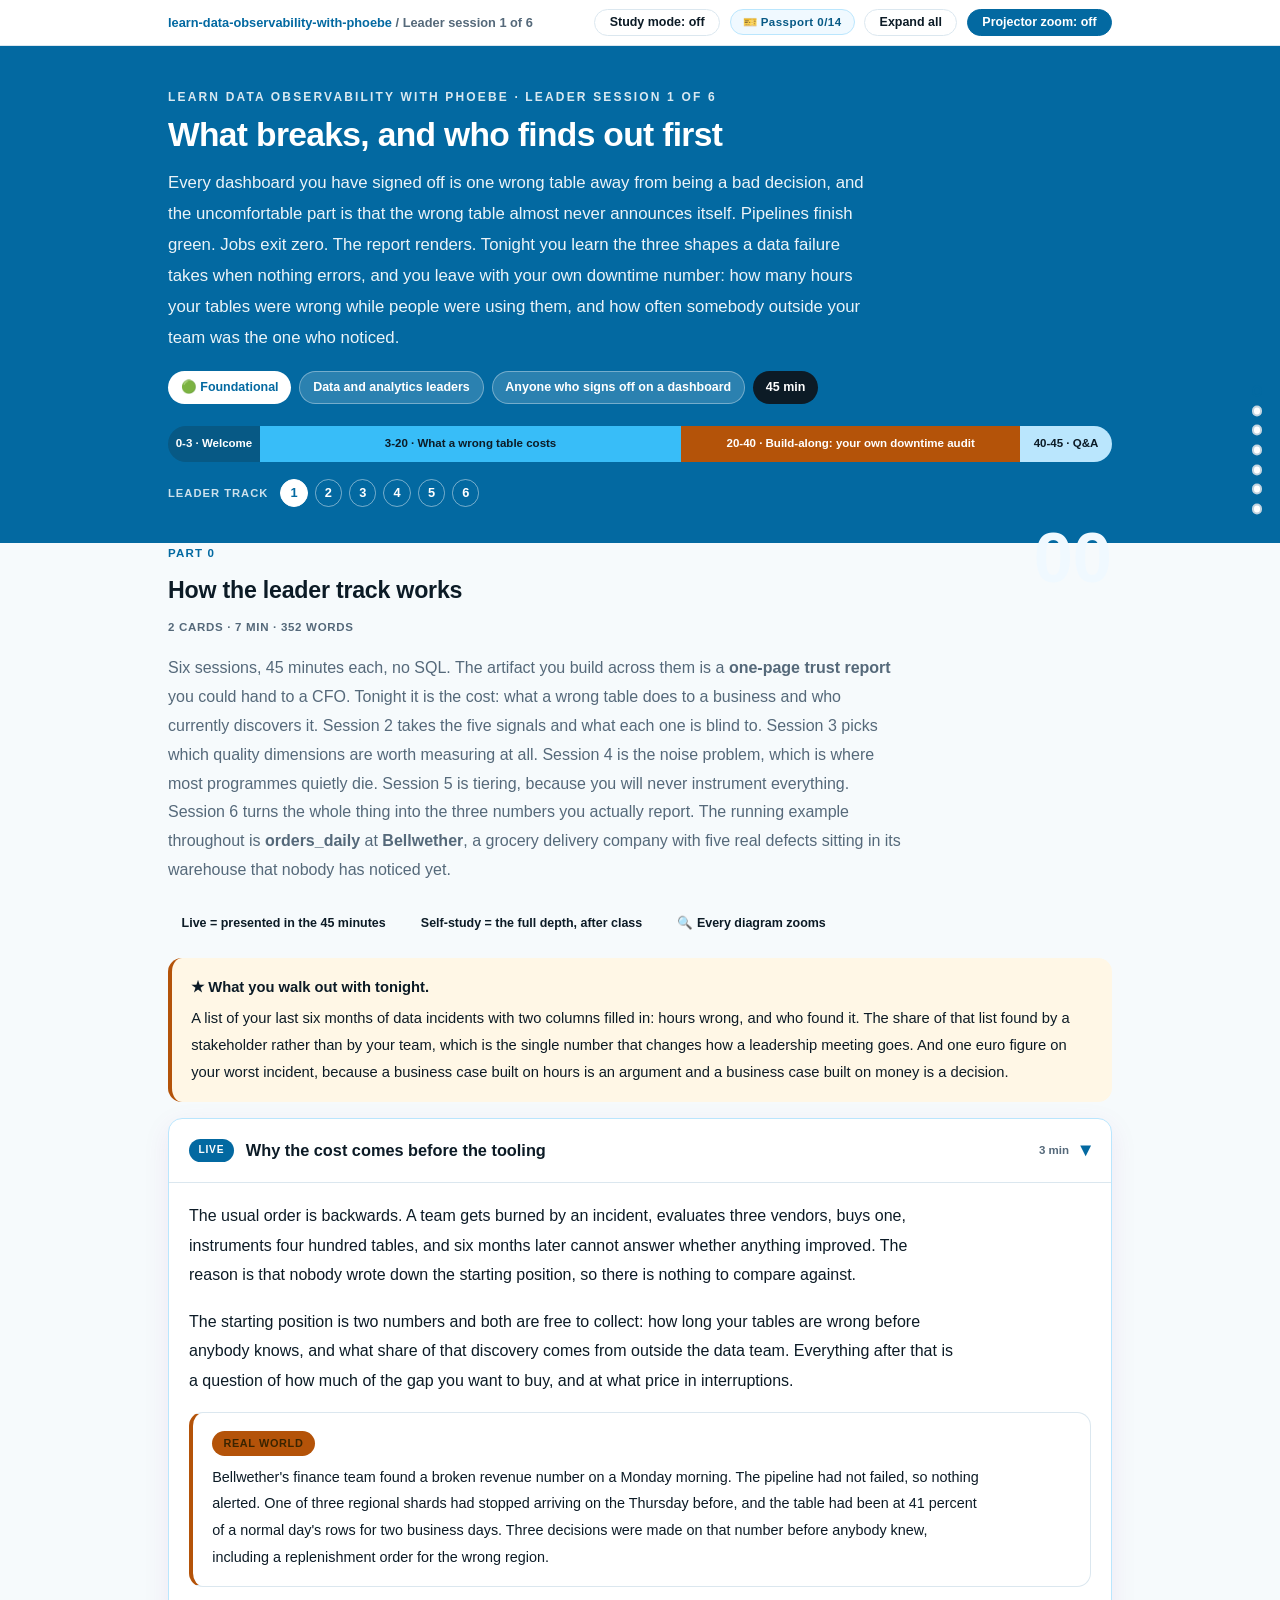
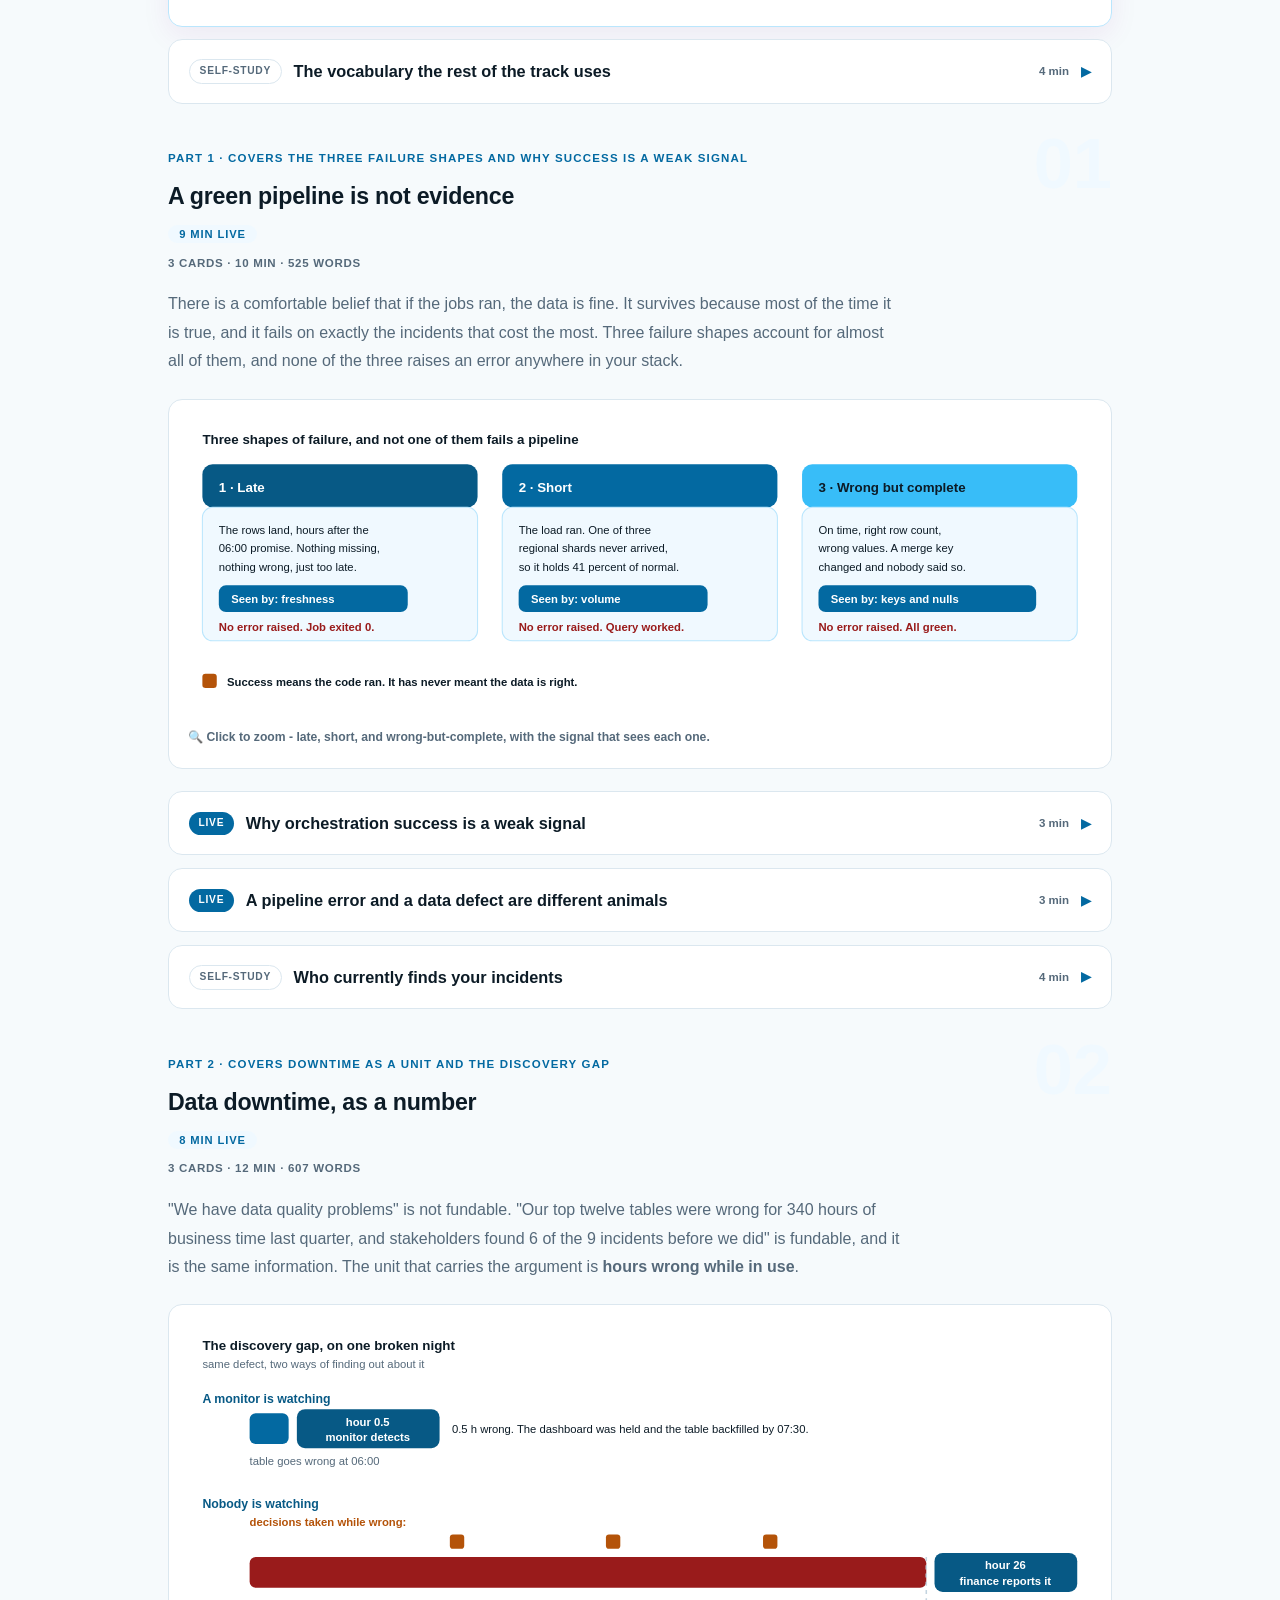
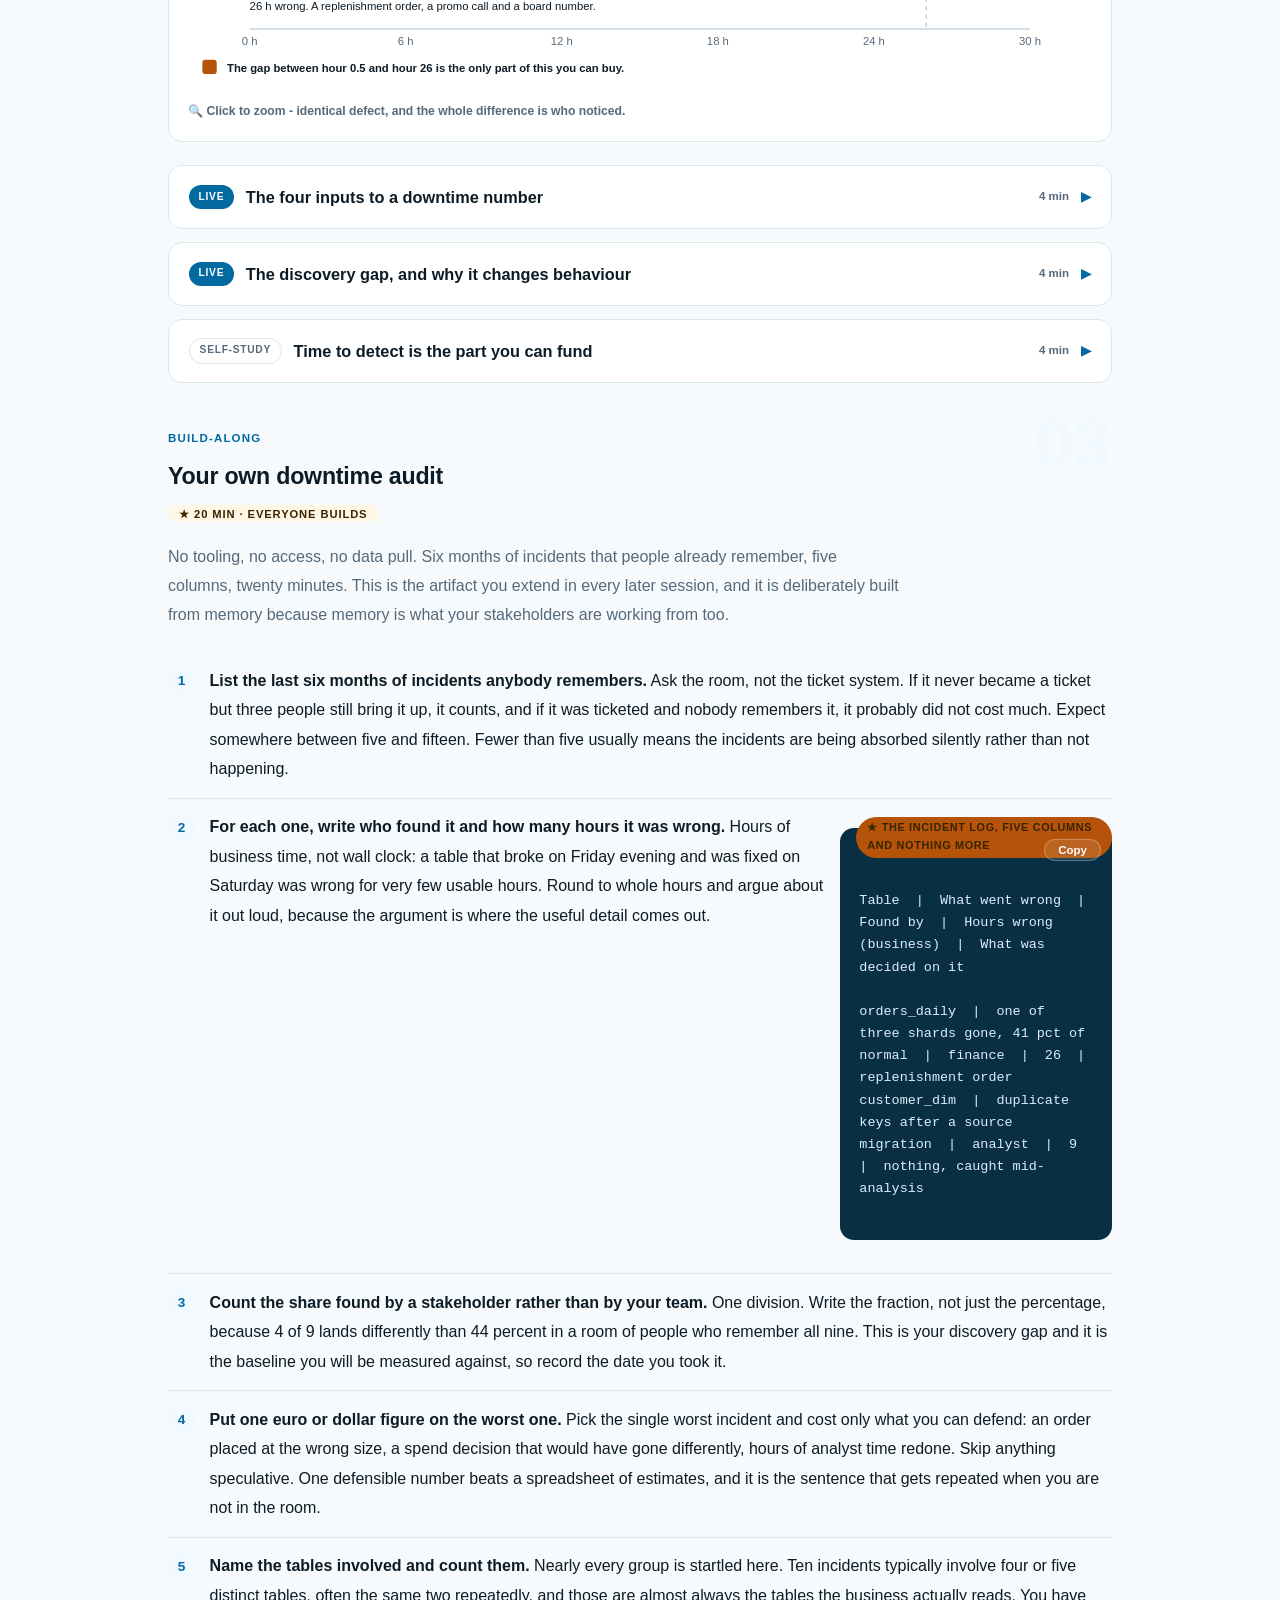
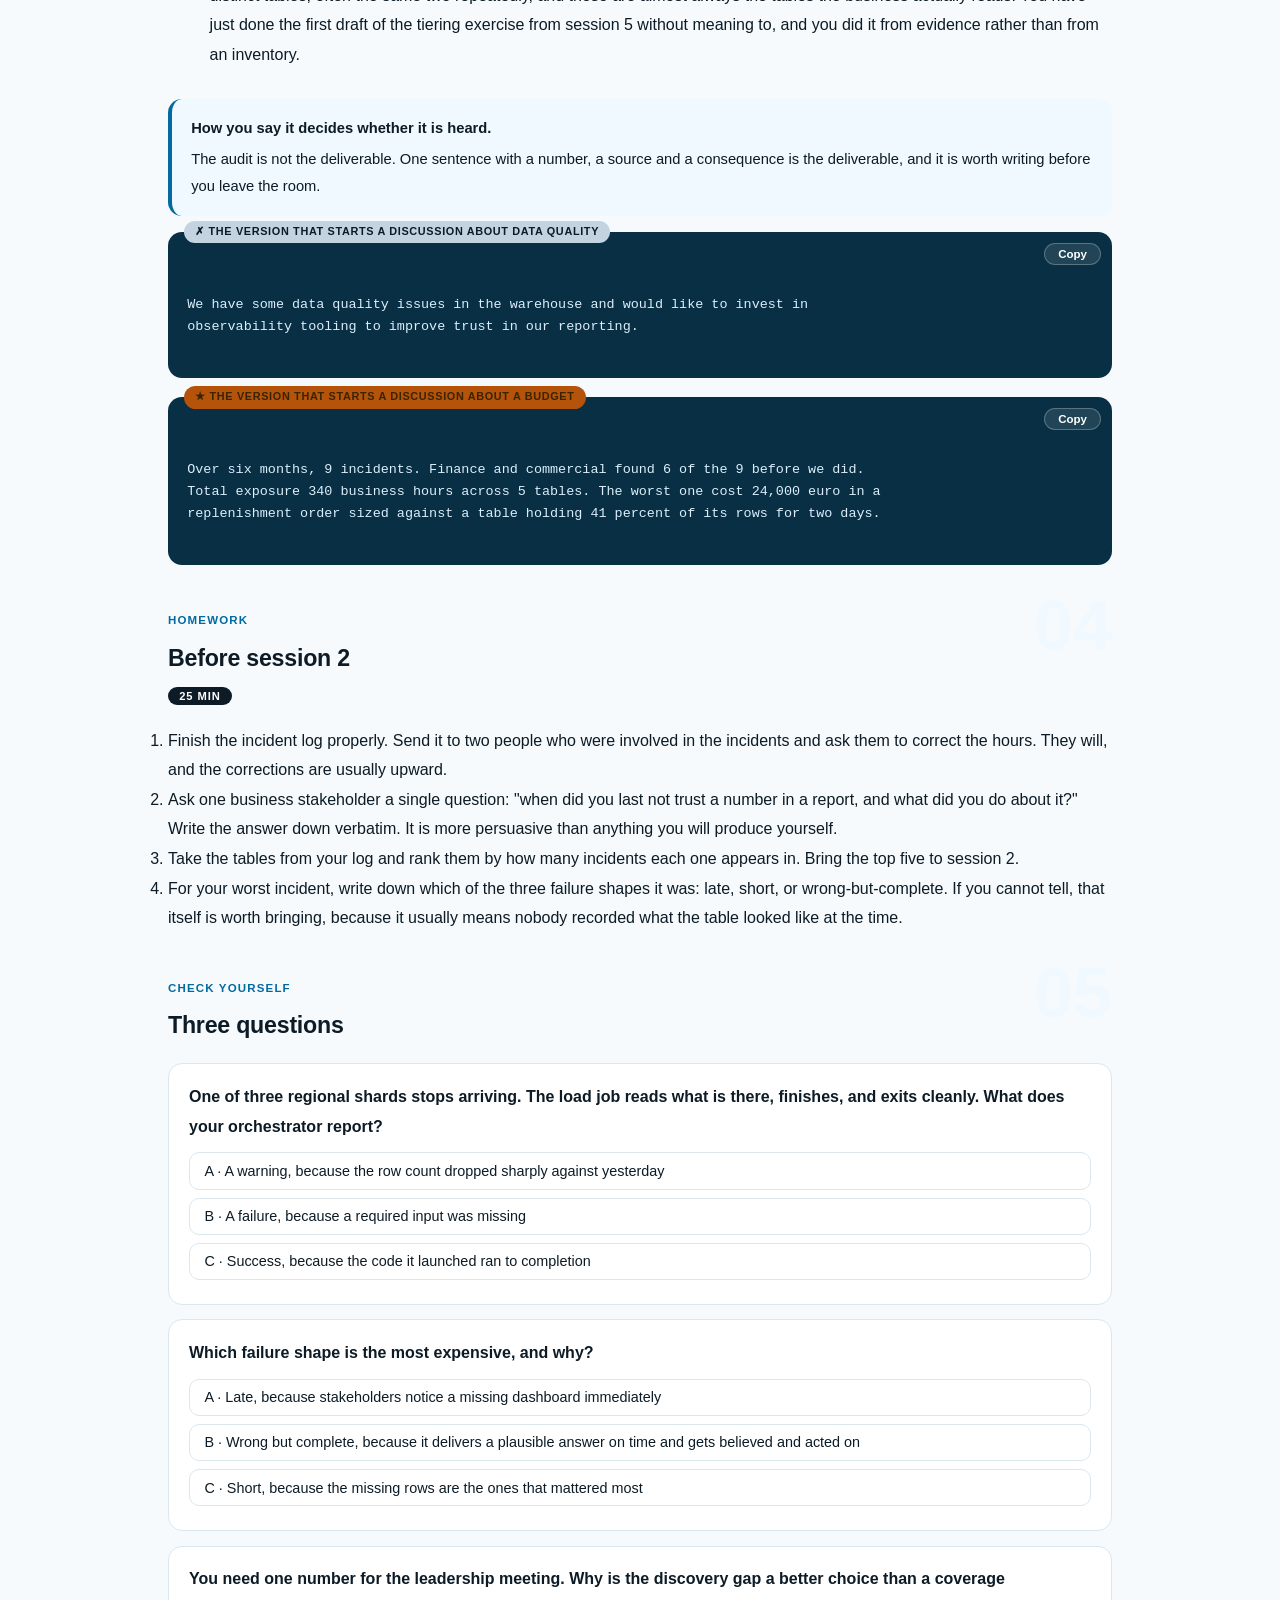
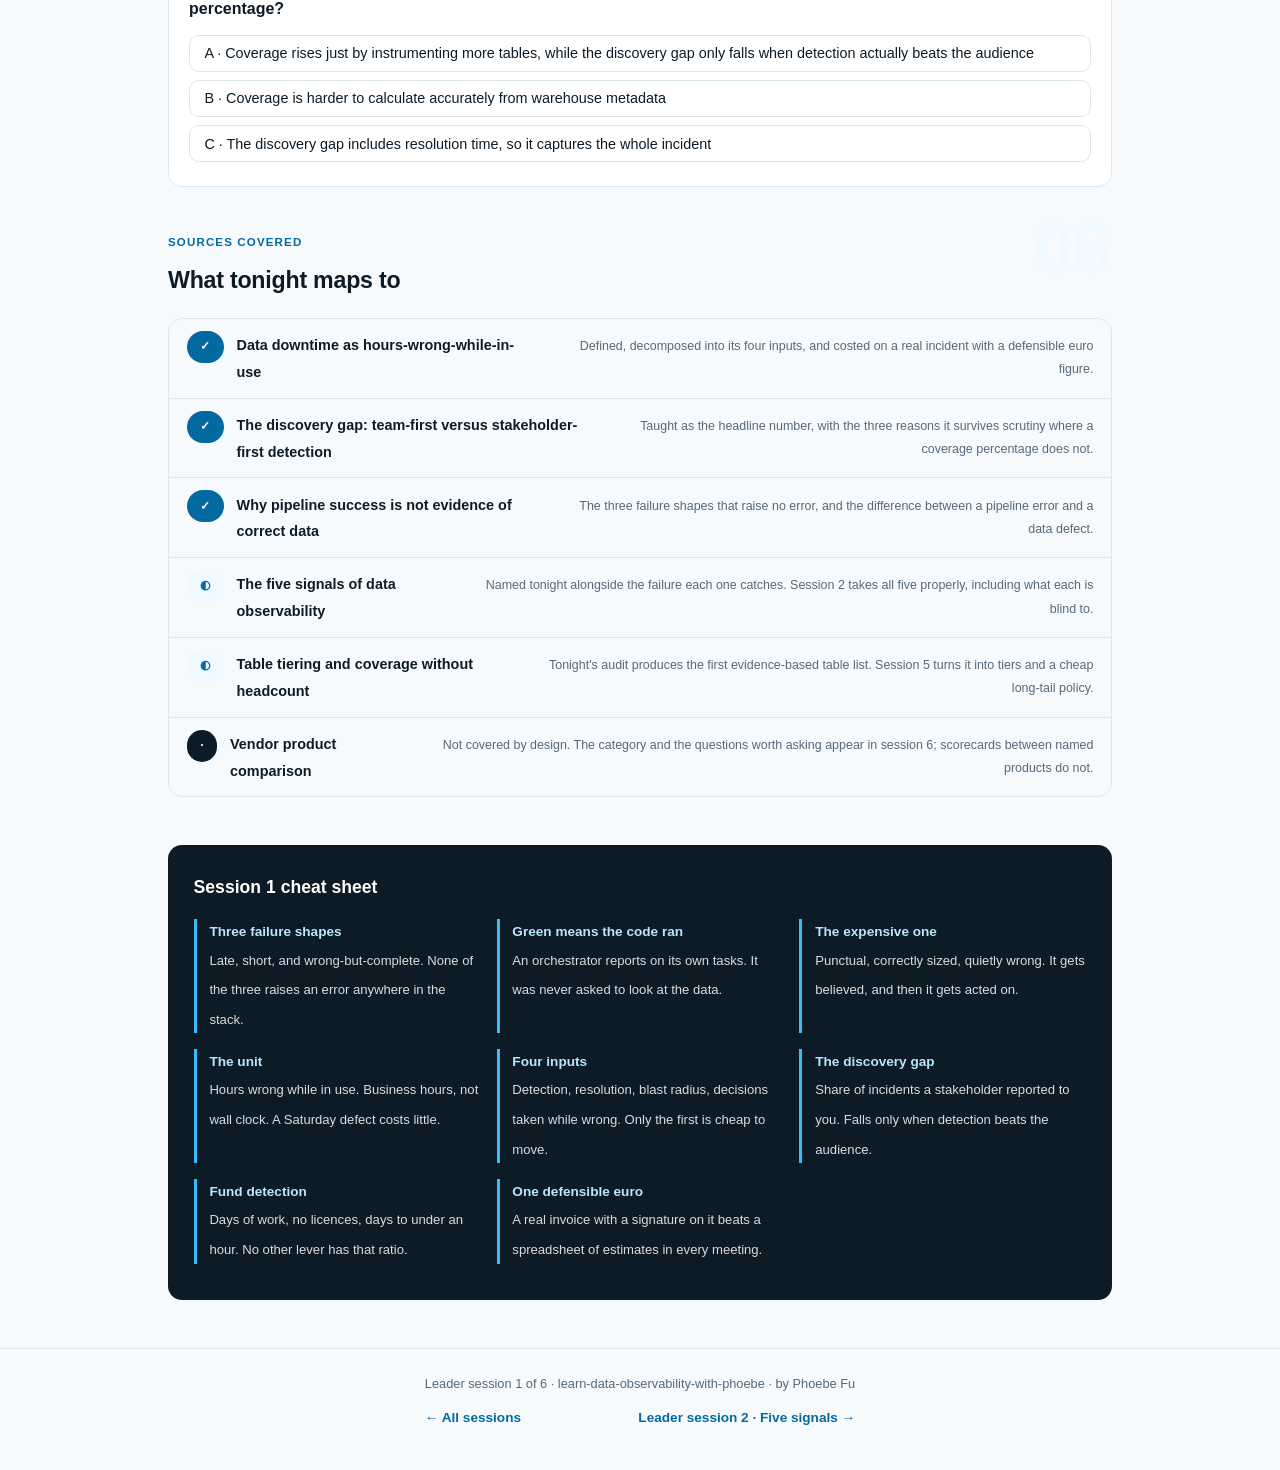
==== courses/a1-what-breaks.html @ 93922c67 "Fix the footer session nav, which rendered at 0x0 .pagenav is also the fixed side-dot strip that app" ====
<!DOCTYPE html>
<html lang="en">
<head>
<meta charset="UTF-8">
<meta name="viewport" content="width=device-width, initial-scale=1.0">
<!-- social:start -->
<meta name="description" content="Leader session 1 of 6. The three failure shapes that raise no error, data downtime measured as hours-wrong-while-in-use, and the discovery gap: the share of your incidents that a stakeholder reports before your team knows.">
<meta property="og:type" content="article">
<meta property="og:site_name" content="Learn with Phoebe">
<meta property="og:title" content="What breaks, and who finds out first - learn data observability with phoebe">
<meta property="og:description" content="Leader session 1 of 6. A green pipeline is not evidence. Put a number on the hours a table was wrong while people were using it, and on who found out first.">
<meta property="og:url" content="https://phoebefu6.github.io/learn-data-observability-with-phoebe/courses/a1-what-breaks.html">
<meta property="og:image" content="https://phoebefu6.github.io/learn-data-observability-with-phoebe/assets/og-cover.png">
<meta property="og:image:width" content="1200">
<meta property="og:image:height" content="630">
<meta name="twitter:card" content="summary_large_image">
<meta name="twitter:title" content="What breaks, and who finds out first - learn data observability with phoebe">
<meta name="twitter:description" content="Late, short, and wrong-but-complete. None of the three fails a pipeline, and finance finds all three on a Monday.">
<meta name="twitter:image" content="https://phoebefu6.github.io/learn-data-observability-with-phoebe/assets/og-cover.png">
<!-- social:end -->
<title>Leader session 1 · What breaks, and who finds out first - learn data observability with phoebe</title>
<link rel="stylesheet" href="../assets/style.css?v=2">
</head>
<body>

<div class="toolbar">
  <div class="wrap">
    <span class="crumb"><a href="../index.html">learn-data-observability-with-phoebe</a> / Leader session 1 of 6</span>
    <button class="btn" id="toggle-all" type="button">Expand all</button>
    <button class="btn primary" id="zoom-toggle" type="button">Projector zoom: off</button>
  </div>
</div>

<header class="masthead">
  <div class="wrap">
    <div class="eyebrow">Learn Data Observability with Phoebe · Leader session 1 of 6</div>
    <h1>What breaks, and <span class="accent">who finds out first</span></h1>
    <p class="sub">Every dashboard you have signed off is one wrong table away from being a bad decision, and the uncomfortable part is that the wrong table almost never announces itself. Pipelines finish green. Jobs exit zero. The report renders. Tonight you learn the three shapes a data failure takes when nothing errors, and you leave with your own downtime number: how many hours your tables were wrong while people were using them, and how often somebody outside your team was the one who noticed.</p>
    <div class="chip-row">
      <span class="chip level">🟢 Foundational</span>
      <span class="chip audience">Data and analytics leaders</span>
      <span class="chip audience">Anyone who signs off on a dashboard</span>
      <span class="chip time">45 min</span>
    </div>
    <div class="agenda">
      <span class="a1" style="flex:1">0-3 · Welcome</span>
      <span class="a2" style="flex:5">3-20 · What a wrong table costs</span>
      <span class="a3" style="flex:4">20-40 · Build-along: your own downtime audit</span>
      <span class="a4" style="flex:1">40-45 · Q&amp;A</span>
    </div>
  </div>
</header>

<main class="wrap">

  <!-- ============ INTRO ============ -->
  <section class="section" id="intro">
    <div class="section-kicker">
      <span class="klabel">Part 0</span>
      <h2>How the leader track works</h2>
    </div>
    <p class="lede">Six sessions, 45 minutes each, no SQL. The artifact you build across them is a <strong>one-page trust report</strong> you could hand to a CFO. Tonight it is the cost: what a wrong table does to a business and who currently discovers it. Session 2 takes the five signals and what each one is blind to. Session 3 picks which quality dimensions are worth measuring at all. Session 4 is the noise problem, which is where most programmes quietly die. Session 5 is tiering, because you will never instrument everything. Session 6 turns the whole thing into the three numbers you actually report. The running example throughout is <strong>orders_daily</strong> at <strong>Bellwether</strong>, a grocery delivery company with five real defects sitting in its warehouse that nobody has noticed yet.</p>

    <div class="legend">
      <span class="pill">Live = presented in the 45 minutes</span>
      <span class="pill">Self-study = the full depth, after class</span>
      <span class="pill">🔍 Every diagram zooms</span>
    </div>

    <div class="callout win">
      <p><strong>★ What you walk out with tonight.</strong> A list of your last six months of data incidents with two columns filled in: hours wrong, and who found it. The share of that list found by a stakeholder rather than by your team, which is the single number that changes how a leadership meeting goes. And one euro figure on your worst incident, because a business case built on hours is an argument and a business case built on money is a decision.</p>
    </div>

    <details class="card" open>
      <summary><span class="mode live">Live</span>Why the cost comes before the tooling<span class="mini">3 min</span><span class="caret">▶</span></summary>
      <div class="body">
        <p>The usual order is backwards. A team gets burned by an incident, evaluates three vendors, buys one, instruments four hundred tables, and six months later cannot answer whether anything improved. The reason is that nobody wrote down the starting position, so there is nothing to compare against.</p>
        <p>The starting position is two numbers and both are free to collect: how long your tables are wrong before anybody knows, and what share of that discovery comes from outside the data team. Everything after that is a question of how much of the gap you want to buy, and at what price in interruptions.</p>
        <div class="callout example">
          <span class="ex-pill">Real world</span>
          <p>Bellwether's finance team found a broken revenue number on a Monday morning. The pipeline had not failed, so nothing alerted. One of three regional shards had stopped arriving on the Thursday before, and the table had been at 41 percent of a normal day's rows for two business days. Three decisions were made on that number before anybody knew, including a replenishment order for the wrong region.</p>
        </div>
      </div>
    </details>

    <details class="card">
      <summary><span class="mode self">Self-study</span>The vocabulary the rest of the track uses<span class="mini">4 min</span><span class="caret">▶</span></summary>
      <div class="body">
        <ul>
          <li><strong>Data downtime</strong> - the hours in which a table was late, short or wrong <em>while people were relying on it</em>. Not the hours it was broken in the abstract, which is why a defect that lands on a Saturday and is fixed on Sunday costs almost nothing.</li>
          <li><strong>Time to detect</strong> - from the moment the table went wrong to the moment a human knew. The part of downtime you can shorten with money and effort.</li>
          <li><strong>Time to resolve</strong> - from knowing to fixed. Mostly a function of your team's capacity and the state of the upstream system, and much harder to buy.</li>
          <li><strong>Discovery gap</strong> - the share of incidents reported to you rather than by you. A programme is working when this falls, regardless of what the coverage dashboard says.</li>
          <li><strong>Blast radius</strong> - everything downstream of a broken table: models, dashboards, exports, and the one job that pushes into the CRM that nobody has documented.</li>
          <li><strong>False page</strong> - an alert on a night when nothing was actually wrong. The currency you spend to buy detection, and the subject of session 4.</li>
        </ul>
      </div>
    </details>
  </section>

  <!-- ============ PART 1 ============ -->
  <section class="section" id="part-1">
    <div class="section-kicker">
      <span class="klabel">Part 1 · covers the three failure shapes and why success is a weak signal</span>
      <h2>A green pipeline is not evidence</h2>
      <span class="tag concept">9 min live</span>
    </div>
    <p class="lede">There is a comfortable belief that if the jobs ran, the data is fine. It survives because most of the time it is true, and it fails on exactly the incidents that cost the most. Three failure shapes account for almost all of them, and none of the three raises an error anywhere in your stack.</p>

    <figure class="zoomable">
      <svg viewBox="0 0 880 290" xmlns="http://www.w3.org/2000/svg" role="img" aria-label="Three failure shapes side by side. Late: rows arrive hours after the promise, seen by freshness. Short: one of three shards never arrived, seen by volume. Wrong but complete: on time and correctly sized but with duplicated keys and nulls, seen by uniqueness and null rate. All three finish green in the orchestrator.">
        <style>
          .a1aHd { font: 800 13px Inter, sans-serif; fill: #0C1B26; }
          .a1aT { font: 800 13px Inter, sans-serif; fill: #fff; }
          .a1aB { font: 400 11px Inter, sans-serif; fill: #0C1B26; }
          .a1aP { font: 700 11px Inter, sans-serif; fill: #fff; }
          .a1aR { font: 700 11px Inter, sans-serif; fill: #991B1B; }
          .a1aN { font: 700 11px Inter, sans-serif; fill: #0C1B26; }
        </style>

        <text class="a1aHd" x="14" y="24">Three shapes of failure, and not one of them fails a pipeline</text>

        <rect x="14" y="44" width="268" height="42" rx="10" fill="#075985"></rect>
        <text class="a1aT" x="30" y="71">1 · Late</text>
        <rect x="14" y="86" width="268" height="130" rx="10" fill="#F0F9FF" stroke="#BAE6FD"></rect>
        <text class="a1aB" x="30" y="112">The rows land, hours after the</text>
        <text class="a1aB" x="30" y="130">06:00 promise. Nothing missing,</text>
        <text class="a1aB" x="30" y="148">nothing wrong, just too late.</text>
        <rect x="30" y="162" width="184" height="26" rx="7" fill="#0369A1"></rect>
        <text class="a1aP" x="42" y="179">Seen by: freshness</text>
        <text class="a1aR" x="30" y="206">No error raised. Job exited 0.</text>

        <rect x="306" y="44" width="268" height="42" rx="10" fill="#0369A1"></rect>
        <text class="a1aT" x="322" y="71">2 · Short</text>
        <rect x="306" y="86" width="268" height="130" rx="10" fill="#F0F9FF" stroke="#BAE6FD"></rect>
        <text class="a1aB" x="322" y="112">The load ran. One of three</text>
        <text class="a1aB" x="322" y="130">regional shards never arrived,</text>
        <text class="a1aB" x="322" y="148">so it holds 41 percent of normal.</text>
        <rect x="322" y="162" width="184" height="26" rx="7" fill="#0369A1"></rect>
        <text class="a1aP" x="334" y="179">Seen by: volume</text>
        <text class="a1aR" x="322" y="206">No error raised. Query worked.</text>

        <rect x="598" y="44" width="268" height="42" rx="10" fill="#38BDF8"></rect>
        <text class="a1aHd" x="614" y="71">3 · Wrong but complete</text>
        <rect x="598" y="86" width="268" height="130" rx="10" fill="#F0F9FF" stroke="#BAE6FD"></rect>
        <text class="a1aB" x="614" y="112">On time, right row count,</text>
        <text class="a1aB" x="614" y="130">wrong values. A merge key</text>
        <text class="a1aB" x="614" y="148">changed and nobody said so.</text>
        <rect x="614" y="162" width="212" height="26" rx="7" fill="#0369A1"></rect>
        <text class="a1aP" x="626" y="179">Seen by: keys and nulls</text>
        <text class="a1aR" x="614" y="206">No error raised. All green.</text>

        <rect x="14" y="248" width="14" height="14" rx="3" fill="#B45309"></rect>
        <text class="a1aN" x="38" y="260">Success means the code ran. It has never meant the data is right.</text>
      </svg>
      <figcaption>🔍 Click to zoom - late, short, and wrong-but-complete, with the signal that sees each one.</figcaption>
    </figure>

    <details class="card">
      <summary><span class="mode live">Live</span>Why orchestration success is a weak signal<span class="mini">3 min</span><span class="caret">▶</span></summary>
      <div class="body">
        <p>An orchestrator reports on itself. It knows whether the task it launched finished, how long it took, and whether the process returned an error code. It does not know how many rows landed, whether the third shard was in the batch, or whether the customer id column went 90 percent null overnight. It was never designed to know any of that, and asking it to is a category error.</p>
        <p>So the green tick answers a real question, just a narrower one than people read it as: <em>did the code we wrote run to completion</em>. It says nothing about whether the upstream system it read from behaved. In practice most of your painful incidents come from upstream behaviour, because that is the part you do not control and do not deploy.</p>
        <div class="callout tip">
          <p><strong>A useful test for any status board.</strong> Ask what it would show on a night when the source system silently sent two thirds of the usual data. If the answer is a green tick, then the board is reporting on your code and somebody still has to report on your data.</p>
        </div>
      </div>
    </details>

    <details class="card">
      <summary><span class="mode live">Live</span>A pipeline error and a data defect are different animals<span class="mini">3 min</span><span class="caret">▶</span></summary>
      <div class="body">
        <p>They arrive differently, they are found differently, and they cost differently. Worth separating out loud, because the two get merged into one line item called "data issues" in most incident reporting, and the merged number cannot be acted on.</p>
        <table class="clean">
          <thead>
            <tr><th></th><th>Pipeline error</th><th>Data defect</th></tr>
          </thead>
          <tbody>
            <tr><td>How you learn</td><td>The tool tells you, usually within minutes</td><td>Somebody tells you, usually on a Monday</td></tr>
            <tr><td>Typical detection</td><td>Minutes</td><td>Hours to days</td></tr>
            <tr><td>Who is annoyed</td><td>Your engineers</td><td>Your stakeholders, and their stakeholders</td></tr>
            <tr><td>What is downstream</td><td>Nothing yet, the build stopped</td><td>Everything, because the build succeeded</td></tr>
            <tr><td>Reputational cost</td><td>Low. Failure handled</td><td>High. A number was believed and used</td></tr>
          </tbody>
        </table>
        <p>The last row is the one that matters to you. A pipeline that fails loudly is a pipeline doing its job, and stale data is often better than wrong data because at least it looks stale. The expensive failure is the one that delivered a confident, complete, plausible, incorrect answer, and it did so on time.</p>
      </div>
    </details>

    <details class="card">
      <summary><span class="mode self">Self-study</span>Who currently finds your incidents<span class="mini">4 min</span><span class="caret">▶</span></summary>
      <div class="body">
        <p>Ask five people on your team to name the last three data incidents. Then ask who reported each one. The answers cluster into four groups, and the mix tells you almost everything about the maturity of the practice without a single tool being installed.</p>
        <ul>
          <li><strong>A monitor found it.</strong> Detection in minutes, no audience involved, the incident stays internal. This is the only group where downtime is cheap.</li>
          <li><strong>An engineer found it by accident</strong> while working on something else. Detection in hours, usually because the shape of a query looked odd. Real, but you cannot staff a practice on luck.</li>
          <li><strong>An analyst found it</strong> mid-analysis, which is the most common answer in most organisations. Detection in a day or two, and the cost includes their wasted afternoon.</li>
          <li><strong>A business stakeholder found it</strong> and told you. Detection in days, plus a trust cost that outlives the fix by months. Every one of these is a bill you already paid.</li>
        </ul>
        <p>Count the fourth group as a proportion of the whole. If it is above about a third, the programme you need is not a smarter detector, it is any detector at all on the tables that matter, which is session 5.</p>
      </div>
    </details>
  </section>

  <!-- ============ PART 2 ============ -->
  <section class="section" id="part-2">
    <div class="section-kicker">
      <span class="klabel">Part 2 · covers downtime as a unit and the discovery gap</span>
      <h2>Data downtime, as a number</h2>
      <span class="tag concept">8 min live</span>
    </div>
    <p class="lede">"We have data quality problems" is not fundable. "Our top twelve tables were wrong for 340 hours of business time last quarter, and stakeholders found 6 of the 9 incidents before we did" is fundable, and it is the same information. The unit that carries the argument is <strong>hours wrong while in use</strong>.</p>

    <figure class="zoomable">
      <svg viewBox="0 0 880 356" xmlns="http://www.w3.org/2000/svg" role="img" aria-label="The same broken night in two versions. With a monitor watching, the defect is detected at hour 0.5 and the table is wrong for well under two hours. With nobody watching, the table stays wrong for 26 hours until a stakeholder reports it, and three decisions are taken on the wrong number in between.">
        <style>
          .a1bHd { font: 800 13px Inter, sans-serif; fill: #0C1B26; }
          .a1bSub { font: 400 11px Inter, sans-serif; fill: #55697A; }
          .a1bL { font: 800 12px Inter, sans-serif; fill: #075985; }
          .a1bW { font: 700 11px Inter, sans-serif; fill: #fff; }
          .a1bB { font: 400 11px Inter, sans-serif; fill: #0C1B26; }
          .a1bM { font: 400 11px Inter, sans-serif; fill: #55697A; }
          .a1bO { font: 700 11px Inter, sans-serif; fill: #B45309; }
          .a1bN { font: 700 11px Inter, sans-serif; fill: #0C1B26; }
        </style>

        <text class="a1bHd" x="14" y="24">The discovery gap, on one broken night</text>
        <text class="a1bSub" x="14" y="42">same defect, two ways of finding out about it</text>

        <text class="a1bL" x="14" y="76">A monitor is watching</text>
        <rect x="60" y="86" width="38" height="30" rx="6" fill="#0369A1"></rect>
        <rect x="106" y="82" width="139" height="38" rx="8" fill="#075985"></rect>
        <text class="a1bW" x="175" y="98" text-anchor="middle">hour 0.5</text>
        <text class="a1bW" x="175" y="113" text-anchor="middle">monitor detects</text>
        <text class="a1bB" x="257" y="105">0.5 h wrong. The dashboard was held and the table backfilled by 07:30.</text>
        <text class="a1bM" x="60" y="136">table goes wrong at 06:00</text>

        <text class="a1bL" x="14" y="178">Nobody is watching</text>
        <text class="a1bO" x="60" y="196">decisions taken while wrong:</text>
        <rect x="255" y="204" width="14" height="14" rx="3" fill="#B45309"></rect>
        <rect x="407" y="204" width="14" height="14" rx="3" fill="#B45309"></rect>
        <rect x="560" y="204" width="14" height="14" rx="3" fill="#B45309"></rect>
        <rect x="60" y="226" width="659" height="30" rx="6" fill="#991B1B"></rect>
        <rect x="727" y="222" width="139" height="38" rx="8" fill="#075985"></rect>
        <text class="a1bW" x="796" y="238" text-anchor="middle">hour 26</text>
        <text class="a1bW" x="796" y="253" text-anchor="middle">finance reports it</text>
        <line x1="719" y1="226" x2="719" y2="296" stroke="#C3D4E0" stroke-width="1.5" stroke-dasharray="4 4"></line>
        <text class="a1bB" x="60" y="278">26 h wrong. A replenishment order, a promo call and a board number.</text>

        <line x1="60" y1="296" x2="820" y2="296" stroke="#C3D4E0" stroke-width="1.5"></line>
        <text class="a1bM" x="60" y="312" text-anchor="middle">0 h</text>
        <text class="a1bM" x="212" y="312" text-anchor="middle">6 h</text>
        <text class="a1bM" x="364" y="312" text-anchor="middle">12 h</text>
        <text class="a1bM" x="516" y="312" text-anchor="middle">18 h</text>
        <text class="a1bM" x="668" y="312" text-anchor="middle">24 h</text>
        <text class="a1bM" x="820" y="312" text-anchor="middle">30 h</text>

        <rect x="14" y="326" width="14" height="14" rx="3" fill="#B45309"></rect>
        <text class="a1bN" x="38" y="338">The gap between hour 0.5 and hour 26 is the only part of this you can buy.</text>
      </svg>
      <figcaption>🔍 Click to zoom - identical defect, and the whole difference is who noticed.</figcaption>
    </figure>

    <details class="card">
      <summary><span class="mode live">Live</span>The four inputs to a downtime number<span class="mini">4 min</span><span class="caret">▶</span></summary>
      <div class="body">
        <p>Four inputs, and you can estimate all four from memory well enough to be useful. Precision is not the goal on the first pass; getting the order of magnitude on the table in front of the person who funds things is.</p>
        <table class="clean">
          <thead>
            <tr><th>Input</th><th>What it is</th><th>Can you change it?</th></tr>
          </thead>
          <tbody>
            <tr><td>Detection time</td><td>Hours from wrong to somebody knowing</td><td>Yes, directly. This is what monitors buy</td></tr>
            <tr><td>Resolution time</td><td>Hours from knowing to fixed</td><td>Slowly. Capacity, runbooks, upstream owners</td></tr>
            <tr><td>Blast radius</td><td>How many reports, models and exports read it</td><td>Yes, by simplifying the estate. Not quickly</td></tr>
            <tr><td>Decisions taken while wrong</td><td>What was actually acted on before the fix</td><td>Only by shortening detection</td></tr>
          </tbody>
        </table>
        <p>Multiply the first two by the third and you get exposure in report-hours, which is a reasonable proxy for how much wrongness was available to be believed. The fourth input is the one that turns exposure into money, and it is the only one a business stakeholder can help you fill in.</p>
        <div class="callout example">
          <span class="ex-pill">Real world</span>
          <p>Bellwether costed the finance incident at about 38,000 euro: 24,000 in a replenishment order sized against the short table, 9,000 in a promotional spend decision that would have gone the other way, and 5,000 in analyst and engineer time spent reconciling. The number that got the programme funded was the 24,000, because it was a real invoice with a real signature on it.</p>
        </div>
      </div>
    </details>

    <details class="card">
      <summary><span class="mode live">Live</span>The discovery gap, and why it changes behaviour<span class="mini">4 min</span><span class="caret">▶</span></summary>
      <div class="body">
        <p>Of all the numbers available to you, one moves the room: <strong>the percentage of incidents that a stakeholder reported to you rather than your team reporting to them</strong>. It works for three reasons and they are worth knowing before you present it.</p>
        <ul>
          <li><strong>Everybody can check it.</strong> The people in the meeting were the ones who reported those incidents. There is no methodology to argue about, which is not true of a coverage percentage.</li>
          <li><strong>It cannot be gamed by adding monitors.</strong> Coverage goes up when you instrument more tables, whether or not anything improves. The discovery gap only falls when detection genuinely beats the audience.</li>
          <li><strong>It is about trust, not about tables.</strong> The cost of a stakeholder finding your defect is not the defect, it is that the next correct number also gets questioned. That cost is invisible in every technical metric you have.</li>
        </ul>
        <p>Set it as the headline goal and the follow-on decisions get easier. Which tables to instrument first becomes "the ones stakeholders keep finding problems in". Whether a monitor is worth keeping becomes "did it ever beat a human to something real". Session 6 makes this one of the three numbers you report on a page.</p>
      </div>
    </details>

    <details class="card">
      <summary><span class="mode self">Self-study</span>Time to detect is the part you can fund<span class="mini">4 min</span><span class="caret">▶</span></summary>
      <div class="body">
        <p>Split any incident into detect, then resolve. Both are hours and they feel equivalent on a slide, but they behave completely differently when you try to spend money on them.</p>
        <p><strong>Resolution</strong> depends on the upstream system, whoever owns it, whether they are in your organisation, whether a backfill is even possible, and how many people you have. Halving it is a reorganisation. It is real work and it is not a project you can start this quarter with a modest budget.</p>
        <p><strong>Detection</strong> depends on whether anything is watching. Going from nothing to a scheduled check on your twelve most-read tables is days of work and no new licences, and it typically takes detection from days to under an hour on the failure shapes those checks can see. There is no other lever in the practice with that ratio.</p>
        <p>Which is why the honest version of the first business case is narrow: no promise about fewer incidents, no promise about faster fixes, one promise about hours of exposure. Overpromising here is the most common way a programme loses its sponsor in month four, and session 6 has the list of things not to promise.</p>
      </div>
    </details>
  </section>

  <!-- ============ DEMO ============ -->
  <section class="section" id="demo-1">
    <div class="section-kicker">
      <span class="klabel">Build-along</span>
      <h2>Your own downtime audit</h2>
      <span class="tag demo">★ 20 min · everyone builds</span>
    </div>
    <p class="lede">No tooling, no access, no data pull. Six months of incidents that people already remember, five columns, twenty minutes. This is the artifact you extend in every later session, and it is deliberately built from memory because memory is what your stakeholders are working from too.</p>

    <div class="steps">
      <div class="step">
        <p><strong>List the last six months of incidents anybody remembers.</strong> Ask the room, not the ticket system. If it never became a ticket but three people still bring it up, it counts, and if it was ticketed and nobody remembers it, it probably did not cost much. Expect somewhere between five and fifteen. Fewer than five usually means the incidents are being absorbed silently rather than not happening.</p>
      </div>
      <div class="step">
        <p><strong>For each one, write who found it and how many hours it was wrong.</strong> Hours of business time, not wall clock: a table that broke on Friday evening and was fixed on Saturday was wrong for very few usable hours. Round to whole hours and argue about it out loud, because the argument is where the useful detail comes out.</p>
        <div class="prompt-box good">
          <span class="label">★ The incident log, five columns and nothing more</span>
Table  |  What went wrong  |  Found by  |  Hours wrong (business)  |  What was decided on it

orders_daily  |  one of three shards gone, 41 pct of normal  |  finance  |  26  |  replenishment order
customer_dim  |  duplicate keys after a source migration  |  analyst  |  9   |  nothing, caught mid-analysis
        </div>
      </div>
      <div class="step">
        <p><strong>Count the share found by a stakeholder rather than by your team.</strong> One division. Write the fraction, not just the percentage, because 4 of 9 lands differently than 44 percent in a room of people who remember all nine. This is your discovery gap and it is the baseline you will be measured against, so record the date you took it.</p>
      </div>
      <div class="step">
        <p><strong>Put one euro or dollar figure on the worst one.</strong> Pick the single worst incident and cost only what you can defend: an order placed at the wrong size, a spend decision that would have gone differently, hours of analyst time redone. Skip anything speculative. One defensible number beats a spreadsheet of estimates, and it is the sentence that gets repeated when you are not in the room.</p>
      </div>
      <div class="step">
        <p><strong>Name the tables involved and count them.</strong> Nearly every group is startled here. Ten incidents typically involve four or five distinct tables, often the same two repeatedly, and those are almost always the tables the business actually reads. You have just done the first draft of the tiering exercise from session 5 without meaning to, and you did it from evidence rather than from an inventory.</p>
      </div>
    </div>

    <div class="callout tip">
      <p><strong>How you say it decides whether it is heard.</strong> The audit is not the deliverable. One sentence with a number, a source and a consequence is the deliverable, and it is worth writing before you leave the room.</p>
    </div>

    <div class="prompt-box bad">
      <span class="label">✗ The version that starts a discussion about data quality</span>
We have some data quality issues in the warehouse and would like to invest in
observability tooling to improve trust in our reporting.
    </div>

    <div class="prompt-box good">
      <span class="label">★ The version that starts a discussion about a budget</span>
Over six months, 9 incidents. Finance and commercial found 6 of the 9 before we did.
Total exposure 340 business hours across 5 tables. The worst one cost 24,000 euro in a
replenishment order sized against a table holding 41 percent of its rows for two days.
    </div>
  </section>

  <!-- ============ HOMEWORK ============ -->
  <section class="section" id="exercise">
    <div class="section-kicker">
      <span class="klabel">Homework</span>
      <h2>Before session 2</h2>
      <span class="tag exercise">25 min</span>
    </div>
    <ol>
      <li>Finish the incident log properly. Send it to two people who were involved in the incidents and ask them to correct the hours. They will, and the corrections are usually upward.</li>
      <li>Ask one business stakeholder a single question: "when did you last not trust a number in a report, and what did you do about it?" Write the answer down verbatim. It is more persuasive than anything you will produce yourself.</li>
      <li>Take the tables from your log and rank them by how many incidents each one appears in. Bring the top five to session 2.</li>
      <li>For your worst incident, write down which of the three failure shapes it was: late, short, or wrong-but-complete. If you cannot tell, that itself is worth bringing, because it usually means nobody recorded what the table looked like at the time.</li>
    </ol>
  </section>

  <!-- ============ QUIZ ============ -->
  <section class="section" id="quiz">
    <div class="section-kicker">
      <span class="klabel">Check yourself</span>
      <h2>Three questions</h2>
    </div>

    <div class="quiz-q" data-answer="2">
      <p class="qtext">One of three regional shards stops arriving. The load job reads what is there, finishes, and exits cleanly. What does your orchestrator report?</p>
      <button class="qopt" type="button">A · A warning, because the row count dropped sharply against yesterday</button>
      <button class="qopt" type="button">B · A failure, because a required input was missing</button>
      <button class="qopt" type="button">C · Success, because the code it launched ran to completion</button>
      <p class="qwhy">An orchestrator reports on its own tasks: did the process finish, how long did it take, what exit code. Row counts and missing shards are properties of the data, and nothing in that stack was asked to look at them.</p>
    </div>

    <div class="quiz-q" data-answer="1">
      <p class="qtext">Which failure shape is the most expensive, and why?</p>
      <button class="qopt" type="button">A · Late, because stakeholders notice a missing dashboard immediately</button>
      <button class="qopt" type="button">B · Wrong but complete, because it delivers a plausible answer on time and gets believed and acted on</button>
      <button class="qopt" type="button">C · Short, because the missing rows are the ones that mattered most</button>
      <p class="qwhy">Stale data usually looks stale, and a missing table announces itself. A table that is punctual, correctly sized and quietly incorrect is the one that ends up in a decision, which is where the cost lives.</p>
    </div>

    <div class="quiz-q" data-answer="0">
      <p class="qtext">You need one number for the leadership meeting. Why is the discovery gap a better choice than a coverage percentage?</p>
      <button class="qopt" type="button">A · Coverage rises just by instrumenting more tables, while the discovery gap only falls when detection actually beats the audience</button>
      <button class="qopt" type="button">B · Coverage is harder to calculate accurately from warehouse metadata</button>
      <button class="qopt" type="button">C · The discovery gap includes resolution time, so it captures the whole incident</button>
      <p class="qwhy">Coverage measures your effort. The discovery gap measures the outcome, everybody in the room can verify it from memory, and it cannot be improved by adding monitors that never catch anything.</p>
    </div>

    <p class="quiz-score"></p>
  </section>

  <!-- ============ COVERAGE ============ -->
  <section class="section" id="official">
    <div class="section-kicker">
      <span class="klabel">Sources covered</span>
      <h2>What tonight maps to</h2>
    </div>
    <div class="covered">
      <div class="covered-row">
        <span class="status pill solid">✓</span>
        <span class="name">Data downtime as hours-wrong-while-in-use</span>
        <span class="note">Defined, decomposed into its four inputs, and costed on a real incident with a defensible euro figure.</span>
      </div>
      <div class="covered-row">
        <span class="status pill solid">✓</span>
        <span class="name">The discovery gap: team-first versus stakeholder-first detection</span>
        <span class="note">Taught as the headline number, with the three reasons it survives scrutiny where a coverage percentage does not.</span>
      </div>
      <div class="covered-row">
        <span class="status pill solid">✓</span>
        <span class="name">Why pipeline success is not evidence of correct data</span>
        <span class="note">The three failure shapes that raise no error, and the difference between a pipeline error and a data defect.</span>
      </div>
      <div class="covered-row">
        <span class="status pill light">◐</span>
        <span class="name">The five signals of data observability</span>
        <span class="note">Named tonight alongside the failure each one catches. Session 2 takes all five properly, including what each is blind to.</span>
      </div>
      <div class="covered-row">
        <span class="status pill light">◐</span>
        <span class="name">Table tiering and coverage without headcount</span>
        <span class="note">Tonight's audit produces the first evidence-based table list. Session 5 turns it into tiers and a cheap long-tail policy.</span>
      </div>
      <div class="covered-row">
        <span class="status pill inkpill">·</span>
        <span class="name">Vendor product comparison</span>
        <span class="note">Not covered by design. The category and the questions worth asking appear in session 6; scorecards between named products do not.</span>
      </div>
    </div>
  </section>

  <!-- ============ CHEAT SHEET ============ -->
  <section class="cheat" id="cheatsheet">
    <h3>Session 1 cheat sheet</h3>
    <div class="grid-2">
      <div class="cheat-item"><b>Three failure shapes</b><span>Late, short, and wrong-but-complete. None of the three raises an error anywhere in the stack.</span></div>
      <div class="cheat-item"><b>Green means the code ran</b><span>An orchestrator reports on its own tasks. It was never asked to look at the data.</span></div>
      <div class="cheat-item"><b>The expensive one</b><span>Punctual, correctly sized, quietly wrong. It gets believed, and then it gets acted on.</span></div>
      <div class="cheat-item"><b>The unit</b><span>Hours wrong while in use. Business hours, not wall clock. A Saturday defect costs little.</span></div>
      <div class="cheat-item"><b>Four inputs</b><span>Detection, resolution, blast radius, decisions taken while wrong. Only the first is cheap to move.</span></div>
      <div class="cheat-item"><b>The discovery gap</b><span>Share of incidents a stakeholder reported to you. Falls only when detection beats the audience.</span></div>
      <div class="cheat-item"><b>Fund detection</b><span>Days of work, no licences, days to under an hour. No other lever has that ratio.</span></div>
      <div class="cheat-item"><b>One defensible euro</b><span>A real invoice with a signature on it beats a spreadsheet of estimates in every meeting.</span></div>
    </div>
  </section>

</main>

<footer class="pagefoot">
  <div class="wrap">
    <p>Leader session 1 of 6 · learn-data-observability-with-phoebe · by Phoebe Fu</p>
    <nav class="pagenav">
      <a href="../index.html">← All sessions</a>
      <a href="a2-five-signals.html">Leader session 2 · Five signals →</a>
    </nav>
  </div>
</footer>

<script src="../assets/app.js?v=1"></script>
</body>
</html>
---- assets/style.css ----
/* learn-mcp-with-phoebe - editorial bold design system
   Accent: SQLite blue #0369A1 · Ink navy #075985 · Flagship: amber #B45309
   (CSS var names still read --indigo/--amber; they hold SQL-blue values.) */

:root {
  --indigo: #0369A1;
  --indigo-deep: #075985;
  --indigo-mid: #38BDF8;
  --indigo-soft: #BAE6FD;
  --indigo-50: #F0F9FF;
  --ink: #0C1B26;
  --muted: #55697A;
  --faint: #C3D4E0;
  --hairline: #DBE7EF;
  --amber: #B45309;
  --amber-ink: #3A2400;
  --amber-50: #FFF7E6;
  --paper: #F6FAFC;
  --code-bg: #082F44;
  --code-ink: #DCEEFA;
  --radius: 14px;
}

* { margin: 0; padding: 0; box-sizing: border-box; }

html { font-size: 16px; scroll-behavior: smooth; }
html.zoom-125 { font-size: 20px; }
html.zoom-150 { font-size: 24px; }

body {
  font-family: "Inter", -apple-system, BlinkMacSystemFont, "Segoe UI", Roboto, sans-serif;
  background: var(--paper);
  color: var(--ink);
  line-height: 1.85;
  font-feature-settings: "tnum";
}

.wrap { max-width: 62rem; margin: 0 auto; padding: 0 1.5rem; }

/* ---------- header band ---------- */
.masthead {
  background: var(--indigo);
  color: #fff;
  padding: 2.5rem 0 2.25rem;
}
.masthead .eyebrow {
  font-size: .75rem;
  letter-spacing: .18em;
  text-transform: uppercase;
  opacity: .85;
  font-weight: 600;
}
.masthead h1 {
  font-size: 2.1rem;
  line-height: 1.15;
  font-weight: 800;
  margin: .5rem 0 .75rem;
  letter-spacing: -.02em;
}
.masthead h1 .accent { color: inherit; }
.masthead .sub { font-size: 1.05rem; opacity: .92; max-width: 44rem; }

.chip-row { display: flex; flex-wrap: wrap; gap: .5rem; margin-top: 1.1rem; }
.chip {
  display: inline-flex;
  align-items: center;
  gap: .35rem;
  border-radius: 999px;
  padding: .25rem .8rem;
  font-size: .78rem;
  font-weight: 600;
  white-space: nowrap;
}
.chip.level { background: #fff; color: var(--indigo); }
.chip.audience { background: rgba(255,255,255,.16); color: #fff; border: 1px solid rgba(255,255,255,.35); }
.chip.time { background: var(--ink); color: #fff; font-variant-numeric: tabular-nums; }


/* ---------- toolbar ---------- */
.toolbar {
  position: sticky;
  top: 0;
  z-index: 40;
  background: rgba(255,255,255,.94);
  backdrop-filter: blur(6px);
  border-bottom: 1px solid var(--hairline);
  padding: .55rem 0;
}
.toolbar .wrap { display: flex; align-items: center; gap: .6rem; }
.toolbar .crumb { font-size: .8rem; color: var(--muted); font-weight: 600; margin-right: auto; }
.toolbar .crumb a { color: var(--indigo); text-decoration: none; }
.btn {
  border: 1px solid var(--hairline);
  background: #fff;
  color: var(--ink);
  border-radius: 999px;
  padding: .35rem .9rem;
  font-size: .78rem;
  font-weight: 600;
  cursor: pointer;
  font-family: inherit;
  transition: all .15s ease;
}
.btn:hover { border-color: var(--indigo); color: var(--indigo); }
.btn.primary { background: var(--indigo); border-color: var(--indigo); color: #fff; }
.btn.primary:hover { background: var(--indigo-deep); }

/* ---------- sections ---------- */
main { padding: 2.5rem 0 4rem; }

.section { margin-bottom: 2.8rem; }
.section-kicker { margin-bottom: 1rem; }
.section-kicker .klabel {
  display: block;
  font-size: .72rem;
  text-transform: uppercase;
  letter-spacing: .1em;
  color: var(--indigo);
  font-weight: 700;
  margin-bottom: .35rem;
}
.section-kicker h2 {
  font-size: 1.45rem;
  font-weight: 800;
  letter-spacing: -.01em;
  display: flex;
  align-items: center;
  gap: .7rem;
  flex-wrap: wrap;
}
.section-kicker .tag {
  border-radius: 999px;
  padding: .18rem .7rem;
  font-size: .7rem;
  font-weight: 700;
  text-transform: uppercase;
  letter-spacing: .08em;
}
.tag.concept { background: var(--indigo-50); color: var(--indigo); }
.tag.demo { background: var(--amber-50); color: var(--amber-ink); }
.tag.exercise { background: var(--ink); color: #fff; }

.lede { color: var(--muted); max-width: 46rem; margin-bottom: 1.4rem; line-height: 1.8; }

/* live vs self-study markers on cards */
.mode {
  font-size: .64rem;
  font-weight: 700;
  text-transform: uppercase;
  letter-spacing: .07em;
  padding: .14rem .6rem;
  border-radius: 999px;
  flex: none;
}
.mode.live { background: var(--indigo); color: #fff; }
.mode.self { background: #fff; color: var(--muted); border: 1px solid var(--hairline); }

/* ---------- accordions ---------- */
details.card {
  border: 1px solid var(--hairline);
  border-radius: var(--radius);
  margin-bottom: .8rem;
  overflow: hidden;
  background: #fff;
}
details.card[open] { border-color: var(--indigo-soft); box-shadow: 0 8px 28px rgba(134,25,143,.08); }
details.card summary {
  list-style: none;
  cursor: pointer;
  padding: 1rem 1.25rem;
  display: flex;
  align-items: center;
  gap: .75rem;
  font-weight: 700;
  font-size: 1.02rem;
  user-select: none;
}
details.card summary::-webkit-details-marker { display: none; }
details.card summary .dot {
  width: .6rem; height: .6rem;
  border-radius: 999px;
  background: var(--indigo);
  flex: none;
}
details.card summary .mini { margin-left: auto; font-size: .72rem; color: var(--muted); font-weight: 600; white-space: nowrap; }
details.card summary .caret { transition: transform .2s ease; color: var(--indigo); font-size: .8rem; }
details.card[open] summary .caret { transform: rotate(90deg); }
details.card .body { padding: 0 1.25rem 1.4rem; border-top: 1px solid var(--hairline); padding-top: 1.15rem; }
details.card .body p { margin-bottom: 1.05rem; max-width: 48rem; }
details.card .body p:last-child { margin-bottom: 0; }
details.card .body ul, details.card .body ol { margin: 0 0 1.1rem 1.2rem; max-width: 47rem; }
details.card .body li { margin-bottom: .65rem; }
details.card .body h4 { font-size: .95rem; font-weight: 700; margin: 1.1rem 0 .45rem; }
details.card .body h4:first-child { margin-top: 0; }

/* ---------- pills & legends ---------- */
.legend { display: flex; flex-wrap: wrap; gap: .5rem; margin: 0 0 1.2rem; }
.pill {
  display: inline-flex;
  align-items: center;
  gap: .4rem;
  border-radius: 999px;
  padding: .28rem .85rem;
  font-size: .78rem;
  font-weight: 600;
}
.pill.solid { background: var(--indigo); color: #fff; }
.pill.light { background: var(--indigo-50); color: var(--indigo); }
.pill.inkpill { background: var(--ink); color: #fff; }
.pill.amber, .pill.peach { background: var(--amber); color: var(--amber-ink); }
.pill.bare { color: var(--faint); }

/* ---------- 4D grid ---------- */
.grid-2 { display: grid; grid-template-columns: repeat(auto-fit, minmax(15rem, 1fr)); gap: .8rem; margin: .5rem 0 1rem; }
.d-card {
  border: 1px solid var(--hairline);
  border-left: 4px solid var(--indigo);
  border-radius: 10px;
  padding: 1rem 1.1rem;
}
.d-card h4 { font-size: .95rem; margin-bottom: .3rem; }
.d-card h4 .lead-letter { color: var(--indigo); }
.d-card p { font-size: .86rem; color: var(--muted); margin: 0; }

/* ---------- tables ---------- */
table.clean { width: 100%; border-collapse: collapse; font-size: .9rem; margin: .4rem 0 1rem; }
table.clean th {
  text-align: left;
  font-size: .72rem;
  text-transform: uppercase;
  letter-spacing: .08em;
  color: var(--muted);
  padding: .5rem .6rem;
  border-bottom: 2px solid var(--ink);
}
table.clean td { padding: .7rem .6rem; border-bottom: .5px solid var(--hairline); vertical-align: top; line-height: 1.7; }
table.clean td:first-child { font-weight: 600; }

/* ---------- prompt boxes ---------- */
.prompt-box {
  position: relative;
  background: var(--code-bg);
  color: var(--code-ink);
  border-radius: var(--radius);
  padding: 1.1rem 1.2rem;
  margin: 1rem 0 1.2rem;
  font-family: "SF Mono", ui-monospace, Menlo, Consolas, monospace;
  font-size: .84rem;
  line-height: 1.65;
  white-space: pre-wrap;
  word-break: break-word;
}
.prompt-box .label {
  position: absolute;
  top: -0.7rem;
  left: 1rem;
  background: var(--indigo);
  color: #fff;
  font-family: "Inter", -apple-system, sans-serif;
  font-size: .68rem;
  font-weight: 700;
  letter-spacing: .06em;
  text-transform: uppercase;
  border-radius: 999px;
  padding: .15rem .7rem;
}
.prompt-box.bad .label { background: var(--faint); color: var(--ink); }
.prompt-box.good .label { background: var(--amber); color: var(--amber-ink); }
.copy-btn {
  position: absolute;
  top: .7rem;
  right: .7rem;
  background: rgba(255,255,255,.1);
  border: 1px solid rgba(255,255,255,.25);
  color: #fff;
  border-radius: 999px;
  padding: .25rem .8rem;
  font-size: .72rem;
  font-weight: 600;
  cursor: pointer;
  font-family: "Inter", -apple-system, sans-serif;
  transition: background .15s ease;
}
.copy-btn:hover { background: rgba(255,255,255,.22); }
.copy-btn.copied { background: var(--amber); border-color: var(--amber); color: var(--amber-ink); }

/* ---------- demo steps ---------- */
.steps { counter-reset: step; margin: .6rem 0 1rem; }
.step {
  display: flex;
  gap: .9rem;
  padding: .85rem 0;
  border-bottom: .5px solid var(--hairline);
}
.step:last-child { border-bottom: none; }
.step::before {
  counter-increment: step;
  content: counter(step);
  flex: none;
  width: 1.7rem; height: 1.7rem;
  border-radius: 999px;
  background: var(--indigo-50);
  color: var(--indigo);
  font-weight: 700;
  font-size: .85rem;
  display: inline-flex;
  align-items: center;
  justify-content: center;
  margin-top: .1rem;
}
.step p { margin: 0; }

/* ---------- callouts ---------- */
.callout {
  border-radius: var(--radius);
  padding: 1rem 1.2rem;
  margin: 1rem 0;
  font-size: .92rem;
}
.callout.tip { background: var(--indigo-50); border-left: 4px solid var(--indigo); }
.callout.win { background: var(--amber-50); border-left: 4px solid var(--amber); }
.callout strong:first-child { display: block; margin-bottom: .2rem; }

.callout.example {
  background: #FFFFFF;
  border: 1px solid var(--hairline);
  border-left: 4px solid var(--amber);
  font-size: .9rem;
}
.callout.example .ex-pill {
  display: inline-block;
  background: var(--amber);
  color: var(--amber-ink);
  border-radius: 999px;
  padding: .15rem .7rem;
  font-size: .68rem;
  font-weight: 700;
  text-transform: uppercase;
  letter-spacing: .06em;
  margin-bottom: .5rem;
}
.callout.example p { margin: 0 0 .75rem; max-width: 47rem; }
.callout.example p:last-child { margin-bottom: 0; }
.callout.example ul { margin: 0 0 0 1.1rem; max-width: 46rem; }
.callout.example li { margin-bottom: .6rem; }
.callout.example li:last-child { margin-bottom: 0; }

/* ---------- zoomable figures ---------- */
figure.zoomable {
  border: 1px solid var(--hairline);
  border-radius: var(--radius);
  padding: 1.2rem;
  margin: 1rem 0 1.4rem;
  cursor: zoom-in;
  transition: box-shadow .15s ease;
  background: #fff;
}
figure.zoomable:hover { box-shadow: 0 8px 28px rgba(134,25,143,.12); }
figure.zoomable svg, figure.zoomable img { width: 100%; height: auto; display: block; }
figure.zoomable figcaption {
  margin-top: .6rem;
  font-size: .76rem;
  color: var(--muted);
  font-weight: 600;
  display: flex;
  align-items: center;
  gap: .4rem;
}

.lightbox {
  position: fixed;
  inset: 0;
  z-index: 100;
  background: rgba(17,24,39,.9);
  display: none;
  align-items: center;
  justify-content: center;
  padding: 3vh 3vw;
  cursor: zoom-out;
}
.lightbox.open { display: flex; }
.lightbox .inner {
  background: #fff;
  border-radius: var(--radius);
  padding: 2rem;
  max-width: 94vw;
  max-height: 92vh;
  overflow: auto;
}
.lightbox .inner svg, .lightbox .inner img { width: min(88vw, 70rem); height: auto; }
.lightbox .close-hint {
  position: fixed;
  top: 1rem; right: 1.4rem;
  color: #fff;
  font-size: .8rem;
  font-weight: 600;
  opacity: .8;
}

/* ---------- courses covered ---------- */
.covered { border: 1px solid var(--hairline); border-radius: var(--radius); overflow: hidden; }
.covered-row {
  display: flex;
  align-items: baseline;
  gap: .8rem;
  padding: .75rem 1.1rem;
  border-bottom: .5px solid var(--hairline);
  font-size: .9rem;
}
.covered-row:last-child { border-bottom: none; }
.covered-row .status { flex: none; }
.covered-row .name { font-weight: 600; }
.covered-row .note { margin-left: auto; color: var(--muted); font-size: .78rem; text-align: right; }

/* ---------- cheat sheet footer ---------- */
.cheat {
  background: var(--ink);
  color: #fff;
  border-radius: var(--radius);
  padding: 1.6rem 1.6rem 1.3rem;
  margin-top: 3rem;
}
.cheat h3 { font-size: 1.1rem; margin-bottom: 1rem; }
.cheat h3 span { color: var(--indigo-soft); }
.cheat .grid-2 { gap: 1rem; }
.cheat .cheat-item { border-left: 3px solid var(--indigo-mid); padding-left: .8rem; }
.cheat .cheat-item b { display: block; font-size: .85rem; color: var(--indigo-soft); }
.cheat .cheat-item span { font-size: .82rem; opacity: .85; }

footer.pagefoot {
  border-top: 1px solid var(--hairline);
  margin-top: 3rem;
  padding: 1.4rem 0 2.5rem;
  font-size: .8rem;
  color: var(--muted);
  display: flex;
  justify-content: space-between;
  flex-wrap: wrap;
  gap: .8rem;
}
footer.pagefoot a { color: var(--indigo); text-decoration: none; font-weight: 600; }

/* ---------- wayfinding: reading progress + section dots + part numbers ---------- */

#progress-bar {
  position: fixed;
  top: 0; left: 0;
  height: 3px;
  width: 0;
  background: linear-gradient(90deg, var(--indigo), var(--amber));
  z-index: 90;
}

.pagenav {
  position: fixed;
  right: 1.1rem;
  top: 50%;
  transform: translateY(-50%);
  z-index: 50;
  display: flex;
  flex-direction: column;
  gap: .55rem;
}
.pagenav a {
  width: .68rem; height: .68rem;
  border-radius: 999px;
  background: #fff;
  border: 2px solid var(--faint);
  display: block;
  position: relative;
  transition: all .15s ease;
}
.pagenav a:hover { border-color: var(--indigo); transform: scale(1.3); }
.pagenav a.active { background: var(--indigo); border-color: var(--indigo); }
.pagenav a .nlabel {
  position: absolute;
  right: 1.4rem;
  top: 50%;
  transform: translateY(-50%);
  background: var(--ink);
  color: #fff;
  font-size: .7rem;
  font-weight: 600;
  padding: .22rem .65rem;
  border-radius: 6px;
  white-space: nowrap;
  opacity: 0;
  pointer-events: none;
  transition: opacity .15s ease;
}
.pagenav a:hover .nlabel { opacity: 1; }
@media (max-width: 74rem) { .pagenav { display: none; } }

main { counter-reset: partnum -1; }
.section .section-kicker { position: relative; }
.section .section-kicker::before {
  counter-increment: partnum;
  content: counter(partnum, decimal-leading-zero);
  position: absolute;
  right: 0;
  top: -1.2rem;
  font-size: 4.4rem;
  font-weight: 800;
  color: var(--indigo-50);
  line-height: 1;
  font-variant-numeric: tabular-nums;
  pointer-events: none;
  z-index: 0;
}
.section .section-kicker > * { position: relative; z-index: 1; }

details.card summary { transition: background .15s ease; }
details.card summary:hover { background: #FAFDFE; }

/* ---------- journey strip: you are here in the series ---------- */
.journey {
  display: flex;
  align-items: center;
  gap: .45rem;
  margin-top: 1.1rem;
  flex-wrap: wrap;
}
.journey .jlabel { font-size: .7rem; font-weight: 700; text-transform: uppercase; letter-spacing: .09em; opacity: .8; margin-right: .3rem; }
.journey a {
  width: 1.7rem; height: 1.7rem;
  border-radius: 999px;
  display: inline-flex;
  align-items: center;
  justify-content: center;
  font-size: .8rem;
  font-weight: 700;
  text-decoration: none;
  color: #fff;
  border: 1.5px solid rgba(255,255,255,.45);
  transition: all .15s ease;
  font-variant-numeric: tabular-nums;
}
.journey a:hover { border-color: #fff; transform: scale(1.12); }
.journey a.here { background: #fff; color: var(--indigo); border-color: #fff; }
.journey a.dd-chip { width: auto; border-radius: 999px; padding: 0 .7rem; font-size: .72rem; }

/* ---------- check-yourself quiz ---------- */
.quiz-q {
  border: 1px solid var(--hairline);
  border-radius: var(--radius);
  padding: 1.1rem 1.25rem 1rem;
  margin-bottom: .9rem;
  background: #fff;
}
.quiz-q .qtext { font-weight: 700; margin-bottom: .7rem; }
.quiz-q .qopt {
  display: block;
  width: 100%;
  text-align: left;
  background: #fff;
  border: 1px solid var(--hairline);
  border-radius: 10px;
  padding: .6rem .9rem;
  margin-bottom: .5rem;
  font-size: .9rem;
  font-family: inherit;
  color: var(--ink);
  cursor: pointer;
  transition: all .15s ease;
}
.quiz-q .qopt:hover { border-color: var(--indigo); background: var(--indigo-50); }
.quiz-q .qopt.correct { background: var(--indigo); border-color: var(--indigo); color: #fff; font-weight: 600; }
.quiz-q .qopt.correct::after { content: "  ✓"; }
.quiz-q .qopt.wrong { background: #FEF2F2; border-color: #FCA5A5; color: #991B1B; animation: qshake .3s ease; }
.quiz-q .qopt.wrong::after { content: "  ✗ try again"; font-size: .78rem; }
.quiz-q .qopt:disabled { cursor: default; }
.quiz-q .qwhy {
  display: none;
  background: var(--amber-50);
  border-left: 4px solid var(--amber);
  border-radius: 8px;
  padding: .6rem .9rem;
  font-size: .86rem;
  margin-top: .3rem;
}
.quiz-q.answered .qwhy { display: block; }
@keyframes qshake {
  0%, 100% { transform: translateX(0); }
  25% { transform: translateX(-5px); }
  75% { transform: translateX(5px); }
}
.quiz-score { font-weight: 700; color: var(--indigo); margin-top: .4rem; }

@media (prefers-reduced-motion: reduce) {
  .quiz-q .qopt.wrong { animation: none; }
  .journey a:hover { transform: none; }
}

/* ---------- micro-interactions (react-bits inspired, vanilla) ---------- */

/* BlurText: staggered word reveal on the masthead headline */
.masthead h1 .bw {
  display: inline-block;
  opacity: 0;
  filter: blur(8px);
  transform: translateY(.35em);
  animation: bw-in .7s cubic-bezier(.22,.9,.35,1) forwards;
  animation-delay: var(--bw-delay, 0s);
}
@keyframes bw-in {
  to { opacity: 1; filter: blur(0); transform: translateY(0); }
}

/* SpotlightCard: cursor-following highlight on accordion cards */
details.card { position: relative; }
details.card::after {
  content: "";
  position: absolute;
  inset: 0;
  pointer-events: none;
  opacity: 0;
  transition: opacity .3s ease;
  background: radial-gradient(320px circle at var(--mx, 50%) var(--my, 50%), rgba(134,25,143,.09), transparent 65%);
}
details.card:hover::after { opacity: 1; }

/* ScrollReveal: sections rise in as they enter the viewport */
.js-reveal .section {
  opacity: 0;
  transform: translateY(16px);
  transition: opacity .6s ease, transform .6s cubic-bezier(.22,.9,.35,1);
}
.js-reveal .section.revealed { opacity: 1; transform: none; }

@media (prefers-reduced-motion: reduce) {
  .masthead h1 .bw { animation: none; opacity: 1; filter: none; transform: none; }
  details.card::after { display: none; }
  .js-reveal .section { opacity: 1; transform: none; transition: none; }
}

@media (max-width: 40rem) {
  .masthead h1 { font-size: 1.6rem; }
  
  .toolbar .crumb { display: none; }
}

@media print {
  .toolbar, .copy-btn { display: none; }
  details.card { border: 1px solid #ccc; }
}

/* ---------- live SQL playground (sql-live.js) ---------- */
.sqlbox {
  border: 1px solid var(--hairline);
  border-radius: var(--radius);
  background: #fff;
  overflow: hidden;
  margin: 1rem 0 1.4rem;
  box-shadow: 0 8px 28px rgba(134,25,143,.06);
}
.sql-bar {
  display: flex; align-items: center; gap: .5rem;
  padding: .5rem .8rem;
  background: var(--indigo-deep);
  color: #fff;
}
.sql-dot { width: .6rem; height: .6rem; border-radius: 999px; background: var(--amber); flex: none; }
.sql-title { font-size: .76rem; font-weight: 600; letter-spacing: .02em; opacity: .92; }
.sql-spacer { margin-left: auto; }
.sql-btn {
  border: 1px solid rgba(255,255,255,.28);
  background: rgba(255,255,255,.08);
  color: #fff;
  border-radius: 999px;
  padding: .26rem .8rem;
  font-size: .74rem; font-weight: 700; cursor: pointer;
  font-family: inherit; transition: all .14s ease; white-space: nowrap;
}
.sql-btn:hover { background: rgba(255,255,255,.2); }
.sql-btn.sql-run { background: var(--amber); color: var(--amber-ink); border-color: var(--amber); }
.sql-btn.sql-run:hover { filter: brightness(1.05); }
.sql-label {
  display: block;
  font-size: .64rem; text-transform: uppercase; letter-spacing: .09em;
  font-weight: 700; color: var(--muted);
  padding: .6rem .9rem .2rem;
}
.sql-code-wrap { border-bottom: 1px solid var(--hairline); }
.sql-code {
  width: 100%;
  border: none; outline: none; resize: vertical;
  padding: .35rem .9rem .9rem;
  font-family: "SF Mono", "JetBrains Mono", Menlo, Consolas, monospace;
  font-size: .86rem; line-height: 1.6;
  color: var(--ink); background: #fff;
  tab-size: 2;
}
.sql-out { padding: .2rem .9rem 1rem; overflow-x: auto; }
.sql-tablewrap { overflow-x: auto; }
table.sql-table { width: 100%; border-collapse: collapse; font-size: .84rem; margin: .3rem 0 .1rem; }
table.sql-table th {
  text-align: left; text-transform: uppercase; letter-spacing: .05em;
  font-size: .68rem; color: var(--indigo); font-weight: 800;
  padding: .35rem .6rem; border-bottom: 2px solid var(--indigo-50); white-space: nowrap;
}
table.sql-table td {
  padding: .32rem .6rem; border-bottom: .5px solid var(--hairline);
  font-variant-numeric: tabular-nums; white-space: nowrap;
}
table.sql-table tr:last-child td { border-bottom: none; }
.sql-null { color: var(--faint); font-style: italic; font-size: .78rem; }
.sql-note { font-size: .74rem; color: var(--muted); margin: .5rem 0 0; font-weight: 600; }
.sql-hint { font-weight: 500; font-style: italic; }
.sql-err {
  font-size: .82rem; color: #991B1B; background: #FEF2F2;
  border: 1px solid #FCA5A5; border-radius: 8px;
  padding: .55rem .75rem; margin: .4rem 0 0;
  font-family: "SF Mono", Menlo, monospace;
}
.sql-cap { font-size: .78rem; color: var(--muted); padding: 0 .9rem .8rem; }
.sqlbox.sql-had-err .sql-bar { background: #7f1d1d; }


@keyframes mcpIn { from { opacity: 0; transform: translateY(6px); } to { opacity: 1; transform: none; } }


@media (max-width: 640px) {  }


@media (max-width: 640px) {
  
  
}

/* === LWP-PATCH v2 === */
/* palette-agnostic aliases: 75 repos use --indigo/--amber, 1 uses --pine/--clay */
:root {
  --pv-accent: var(--indigo, var(--pine, #B45309));
  --pv-flag: var(--amber, var(--clay, #0369A1));
  --pv-flag-50: var(--amber-50, var(--clay-50, #FFF7E6));
}

/* ============================================================
   v2 - readable on a phone + reading modes
   Layout only. No palette tokens are changed.
   ============================================================ */

/* --- skip link --- */
.skip-link {
  position: absolute; left: -9999px; top: 0; z-index: 200;
  background: var(--pv-accent); color: #fff;
  padding: .7rem 1.1rem; border-radius: 0 0 var(--radius) 0;
  font-weight: 700; font-size: .85rem; text-decoration: none;
}
.skip-link:focus { left: 0; }

/* --- visible keyboard focus everywhere --- */
:focus-visible {
  outline: 3px solid var(--pv-flag);
  outline-offset: 2px;
  border-radius: 4px;
}

/* --- diagrams: hold authored width, scroll instead of shrinking --- */
.figscroll { overflow-x: auto; -webkit-overflow-scrolling: touch; overscroll-behavior-x: contain; }
.figscroll::-webkit-scrollbar { height: 6px; }
.figscroll::-webkit-scrollbar-thumb { background: var(--faint); border-radius: 3px; }

/* --- tables: scroll container + sticky row label --- */
.tablescroll { overflow-x: auto; -webkit-overflow-scrolling: touch; border-radius: var(--radius); }

/* --- section contents counter --- */
.sec-meta {
  display: block; margin-top: .3rem;
  font-size: .72rem; font-weight: 700; letter-spacing: .06em;
  text-transform: uppercase; color: var(--muted);
  font-variant-numeric: tabular-nums;
}

/* --- study-mode switch --- */
.btn.mode-on { background: var(--pv-flag); border-color: var(--pv-flag); color: #fff; }

/* --- deep-linked card gets a moment of emphasis --- */
details.card.linked { border-color: var(--pv-flag); box-shadow: 0 0 0 3px var(--pv-flag-50); }

@media (max-width: 820px) {
  /* labels keep the size they were drawn at; the figure scrolls */
  figure.zoomable svg { min-width: 820px; }
  .figscroll .mm-svg, .mindmap svg { min-width: 840px; }

  table.clean { min-width: 620px; }
  table.clean th:first-child,
  table.clean td:first-child {
    position: sticky; left: 0; background: #fff;
    box-shadow: 1px 0 0 var(--hairline);
  }

  pre, .prompt-box { overflow-x: auto; }

  /* 44px tap targets */
  details.card summary { min-height: 44px; }
  .qopt { min-height: 44px; display: flex; align-items: center; padding: .7rem .9rem; }
  .toolbar .btn, .pagefoot a { min-height: 44px; display: inline-flex; align-items: center; }
}

@media (max-width: 640px) {
  /* long inline code tokens and nowrap chips are the two things that still
     forced the page sideways below 640px: let them break rather than push
     the layout. Inside the media query only - desktop is untouched. */
  :not(pre) > code, .prompt-box span, code span,
  p span, li span, td span { overflow-wrap: anywhere; word-break: break-word; }
  .chip, .syn-chip, .pill, .mode, .tag { white-space: normal; max-width: 100%; }

  
  
  .chip-row, .legend { flex-wrap: wrap; }
  .journey { flex-wrap: wrap; row-gap: .45rem; }
}

/* --- print: a session should print as a complete handout --- */
@media print {
  .pagenav, #progress-bar, .skip-link, .journey, .lightbox { display: none !important; }
  details.card > .body { display: block !important; }
  details.card, figure, table.clean, .callout { break-inside: avoid; page-break-inside: avoid; }
  figure.zoomable svg { min-width: 0; max-width: 100%; }
  .figscroll, .tablescroll { overflow: visible; }
  a[href^="http"]::after { content: " (" attr(href) ")"; font-size: .72rem; color: #555; }
}

/* swipe hint: own line, only when the diagram really does scroll */
figure.zoomable.can-scroll figcaption { flex-wrap: wrap; }
figure.zoomable.can-scroll figcaption::after {
  content: "swipe the diagram \2192";
  flex: 0 0 100%;
  margin-top: .2rem;
  font-size: .72rem;
  font-weight: 700;
  letter-spacing: .04em;
  color: var(--pv-flag);
}
/* === /LWP-PATCH === */


/* ============================================================
   LWP WIDGET KIT v1 - wipe / hotspot / tick / tryrow / stakes
   / scorecard / passport. Self-theming off the course :root.
   ============================================================ */

/* --- shared shell --------------------------------------- */
.wk {
  margin: 26px 0;
  border: 1px solid var(--hairline);
  border-radius: var(--radius);
  background: #fff;
  box-shadow: 0 2px 10px rgba(0,0,0,.03);
  overflow: hidden;
}
.wk-head {
  display: flex; align-items: center; gap: 10px;
  padding: 12px 16px;
  background: var(--indigo-50);
  border-bottom: 1px solid var(--hairline);
}
.wk-head b {
  font-size: 0.74rem; font-weight: 800; letter-spacing: .07em;
  text-transform: uppercase; color: var(--indigo-deep);
}
.wk-head .wk-hint { font-size: 0.82rem; color: var(--muted); }
.wk-body { padding: 18px 16px; }
.wk-foot {
  padding: 10px 16px; border-top: 1px dashed var(--hairline);
  font-size: 0.82rem; color: var(--muted); background: var(--paper);
}

/* --- 1. wipe: draggable before/after ------------------- */
.wipe { position: relative; user-select: none; touch-action: none; }
.wipe-panes { position: relative; overflow: hidden; border-radius: 10px; }
.wipe-a, .wipe-b { padding: 18px 20px; font-size: 0.92rem; line-height: 1.75; }
.wipe-a { background: #FEF2F2; border: 1px solid #FCA5A5; border-radius: 10px; }
.wipe-b {
  position: absolute; inset: 0;
  background: var(--indigo-50); border: 1px solid var(--indigo-soft);
  border-radius: 10px;
  clip-path: inset(0 0 0 var(--wx, 50%));
}
.wipe-a h5, .wipe-b h5 {
  margin: 0 0 8px; font-size: 0.72rem; letter-spacing: .07em;
  text-transform: uppercase; font-weight: 800;
}
.wipe-a h5 { color: #991B1B; }
.wipe-b h5 { color: var(--indigo-deep); }
.wipe-a p, .wipe-b p { margin: 0 0 6px; }
.wipe-grip {
  position: absolute; top: 0; bottom: 0; width: 3px;
  background: var(--indigo); cursor: ew-resize; z-index: 3;
  transform: translateX(-1.5px);
}
.wipe-grip::after {
  content: "⇄"; position: absolute; top: 50%; left: 50%;
  transform: translate(-50%, -50%);
  width: 30px; height: 30px; border-radius: 999px;
  background: var(--indigo); color: #fff;
  display: grid; place-items: center;
  font-size: 0.85rem; font-weight: 800;
  box-shadow: 0 3px 12px rgba(0,0,0,.22);
}
.wipe-tags { display: flex; justify-content: space-between; margin-top: 10px; }
.wipe-tags span {
  font-size: 0.7rem; font-weight: 800; letter-spacing: .06em;
  text-transform: uppercase; padding: 3px 10px; border-radius: 999px;
}
.wipe-tags .wt-a { background: #FEF2F2; color: #991B1B; }
.wipe-tags .wt-b { background: var(--indigo-50); color: var(--indigo-deep); }

/* --- 2. hotspot: pins on a mock ------------------------ */
.hotspot { position: relative; }
.hs-mock { position: relative; border-radius: 10px; overflow: hidden; }
.hs-mock svg { display: block; width: 100%; height: auto; }
.hs-pin {
  position: absolute; left: var(--x); top: var(--y);
  transform: translate(-50%, -50%);
  width: 27px; height: 27px; border-radius: 999px;
  border: 2px solid #fff; background: var(--indigo); color: #fff;
  font: 800 0.78rem/1 Inter, sans-serif;
  display: grid; place-items: center; cursor: pointer;
  box-shadow: 0 2px 9px rgba(0,0,0,.28);
  transition: transform .16s ease, background .16s ease;
  z-index: 2;
}
.hs-pin:hover { transform: translate(-50%, -50%) scale(1.18); }
.hs-pin.on { background: var(--amber); color: var(--amber-ink); }
.hs-pin::before {
  content: ""; position: absolute; inset: -7px; border-radius: 999px;
  border: 2px solid var(--indigo); opacity: 0;
}
.hs-pin.on::before { border-color: var(--amber); opacity: .55; }
.hs-caps { margin-top: 14px; display: grid; gap: 8px; }
.hs-cap {
  display: none; gap: 10px;
  padding: 12px 14px; border-radius: 10px;
  background: var(--indigo-50); border-left: 3px solid var(--indigo);
  font-size: 0.9rem; line-height: 1.7;
}
.hs-cap.on { display: flex; }
.hs-cap b {
  flex: 0 0 auto; color: var(--indigo-deep);
  font-size: 0.74rem; letter-spacing: .06em; text-transform: uppercase;
  padding-top: 2px;
}
.hs-empty { font-size: 0.86rem; color: var(--muted); font-style: italic; }

/* --- 3. tick: travelling-dot pipeline ------------------ */
.tick-rail { position: relative; padding: 26px 0 8px; }
.tick-line {
  position: absolute; left: 4%; right: 4%; top: 40px; height: 3px;
  background: var(--hairline); border-radius: 2px;
}
.tick-fill {
  position: absolute; left: 0; top: 0; height: 100%;
  background: var(--indigo); border-radius: 2px;
  width: 0; transition: width .45s cubic-bezier(.4,0,.2,1);
}
.tick-dot {
  position: absolute; top: 41.5px; left: 4%;
  width: 15px; height: 15px; border-radius: 999px;
  background: var(--amber); border: 3px solid #fff;
  box-shadow: 0 2px 9px rgba(0,0,0,.25);
  transform: translate(-50%, -50%);
  transition: left .45s cubic-bezier(.4,0,.2,1);
  z-index: 3;
}
.tick-stages { display: flex; justify-content: space-between; position: relative; }
.tick-stage { flex: 1; text-align: center; }
.tick-stage i {
  display: block; width: 13px; height: 13px; margin: 34px auto 10px;
  border-radius: 999px; background: #fff;
  border: 3px solid var(--faint); transition: border-color .3s ease;
}
.tick-stage.done i { border-color: var(--indigo); background: var(--indigo); }
.tick-stage span {
  font-size: 0.76rem; font-weight: 700; color: var(--muted);
  transition: color .3s ease;
}
.tick-stage.done span { color: var(--ink); }
.tick-controls { display: flex; gap: 8px; align-items: center; margin-top: 6px; }
.tick-btn {
  font: 700 0.8rem Inter, sans-serif; cursor: pointer;
  padding: 7px 15px; border-radius: 999px;
  border: 1px solid var(--indigo); background: var(--indigo); color: #fff;
}
.tick-btn.ghost { background: #fff; color: var(--indigo); }
.tick-btn:disabled { opacity: .4; cursor: not-allowed; }
.tick-note {
  display: none; margin-top: 12px; padding: 13px 15px;
  background: var(--paper); border-left: 3px solid var(--amber);
  border-radius: 8px; font-size: 0.9rem; line-height: 1.75;
}
.tick-note.on { display: block; }
.tick-note b { color: var(--indigo-deep); }

/* --- 4. tryrow: inline micro-try ----------------------- */
.tryrow .tr-in {
  display: flex; gap: 8px; flex-wrap: wrap;
}
.tryrow textarea, .tryrow input[type="text"] {
  flex: 1 1 260px; min-height: 44px;
  font: 400 0.9rem/1.6 ui-monospace, SFMono-Regular, Menlo, monospace;
  padding: 10px 12px; border-radius: 9px;
  border: 1px solid var(--hairline); background: var(--paper); color: var(--ink);
  resize: vertical;
}
.tryrow textarea:focus, .tryrow input:focus {
  outline: none; border-color: var(--indigo);
  box-shadow: 0 0 0 3px var(--indigo-50);
}
.tr-go {
  font: 800 0.8rem Inter, sans-serif; cursor: pointer;
  padding: 0 18px; border-radius: 9px; min-height: 44px;
  border: 1px solid var(--indigo); background: var(--indigo); color: #fff;
}
.tr-out {
  display: none; margin-top: 12px; padding: 13px 15px;
  border-radius: 9px; background: var(--indigo-50);
  border-left: 3px solid var(--indigo);
  font-size: 0.9rem; line-height: 1.7;
}
.tr-out.on { display: block; }
.tr-out.bad { background: #FEF2F2; border-left-color: #991B1B; }
.tr-metrics { display: flex; flex-wrap: wrap; gap: 18px; margin-bottom: 6px; }
.tr-metric { display: flex; flex-direction: column; }
.tr-metric b {
  font: 800 1.35rem/1.1 Inter, sans-serif;
  font-variant-numeric: tabular-nums; color: var(--indigo-deep);
}
.tr-metric span {
  font-size: 0.68rem; font-weight: 700; letter-spacing: .06em;
  text-transform: uppercase; color: var(--muted); margin-top: 3px;
}
.tr-verdict { font-weight: 700; }
.tr-verdict.ok { color: var(--indigo-deep); }
.tr-verdict.no { color: #991B1B; }

/* --- 5. stakes: live cost meter ------------------------ */
.stakes-grid { display: grid; gap: 9px; }
.stakes-grid label {
  display: flex; align-items: flex-start; gap: 10px;
  padding: 11px 13px; border-radius: 9px;
  border: 1px solid var(--hairline); background: var(--paper);
  cursor: pointer; font-size: 0.9rem; line-height: 1.65;
  transition: border-color .16s ease, background .16s ease;
}
.stakes-grid label:hover { border-color: var(--indigo-soft); }
.stakes-grid label.on { border-color: var(--indigo); background: var(--indigo-50); }
.stakes-grid label.trap.on { border-color: #991B1B; background: #FEF2F2; }
.stakes-grid input { margin-top: 4px; accent-color: var(--indigo); flex: 0 0 auto; }
.stakes-grid .sk-d {
  margin-left: auto; flex: 0 0 auto;
  font: 800 0.76rem Inter, sans-serif; font-variant-numeric: tabular-nums;
  padding: 2px 9px; border-radius: 999px;
  background: var(--indigo-50); color: var(--indigo-deep);
}
.stakes-grid label.trap .sk-d { background: #FEF2F2; color: #991B1B; }
.stakes-read {
  display: flex; align-items: baseline; gap: 12px; flex-wrap: wrap;
  margin-top: 16px; padding: 15px 17px; border-radius: 10px;
  background: var(--indigo-deep); color: #fff;
}
.stakes-read output {
  font: 800 2.1rem/1 Inter, sans-serif; font-variant-numeric: tabular-nums;
}
.stakes-read .sk-unit { font-size: 0.85rem; opacity: .82; }
.stakes-read .sk-delta {
  margin-left: auto; font-size: 0.85rem; font-weight: 700;
  padding: 4px 11px; border-radius: 999px;
  background: rgba(255,255,255,.15);
}
.stakes-read .sk-delta.good { background: var(--amber); color: var(--amber-ink); }
.stakes-read .sk-delta.bad { background: #FCA5A5; color: #7f1d1d; }

/* --- 6. scorecard: halfway self-grade ------------------ */
.scorecard .sc-row {
  display: grid; grid-template-columns: 1fr auto; gap: 10px; align-items: center;
  padding: 11px 0; border-bottom: 1px solid var(--hairline);
}
.scorecard .sc-row:last-of-type { border-bottom: 0; }
.scorecard .sc-q { font-size: 0.92rem; line-height: 1.6; }
.scorecard .sc-q em { color: var(--muted); font-style: normal; font-size: 0.84rem; display: block; }
.sc-opts { display: flex; gap: 6px; }
.sc-opts button {
  width: 34px; height: 34px; border-radius: 8px; cursor: pointer;
  border: 1px solid var(--hairline); background: #fff; color: var(--muted);
  font: 800 0.82rem Inter, sans-serif;
}
.sc-opts button.on { background: var(--indigo); border-color: var(--indigo); color: #fff; }
.sc-total {
  margin-top: 16px; padding: 15px 17px; border-radius: 10px;
  background: var(--indigo-50); border-left: 3px solid var(--indigo);
}
.sc-total b {
  font: 800 1.6rem/1 Inter, sans-serif; font-variant-numeric: tabular-nums;
  color: var(--indigo-deep); display: block; margin-bottom: 4px;
}
.sc-total span { font-size: 0.9rem; line-height: 1.7; }

/* --- 7. passport --------------------------------------- */
.pp-pill {
  display: inline-flex; align-items: center; gap: 6px;
  font: 800 0.72rem Inter, sans-serif; letter-spacing: .04em;
  padding: 5px 12px; border-radius: 999px;
  background: var(--indigo-50); color: var(--indigo-deep);
  border: 1px solid var(--indigo-soft); cursor: default;
}
.pp-pill.full { background: var(--amber); color: var(--amber-ink); border-color: var(--amber); }
.pp-strip { display: flex; gap: 10px; flex-wrap: wrap; margin: 18px 0 6px; }
.pp-stamp {
  display: flex; flex-direction: column; align-items: center; gap: 6px;
  width: 74px; padding: 12px 6px; border-radius: 12px;
  border: 2px dashed var(--faint); background: var(--paper);
  text-decoration: none; color: var(--muted);
  transition: all .18s ease;
}
.pp-stamp:hover { border-color: var(--indigo-soft); }
.pp-stamp i { font-size: 1.3rem; font-style: normal; opacity: .35; }
.pp-stamp b { font: 800 0.7rem Inter, sans-serif; }
.pp-stamp.got {
  border-style: solid; border-color: var(--indigo);
  background: var(--indigo-50); color: var(--indigo-deep);
}
.pp-stamp.got i { opacity: 1; }
.pp-note { font-size: 0.86rem; color: var(--muted); }

/* --- 8. cliffhanger ------------------------------------ */
.callout.next {
  border-left: 4px solid var(--amber); background: var(--amber-50);
}
.callout.next .nx-pill {
  display: inline-block; margin-bottom: 7px;
  font: 800 0.68rem Inter, sans-serif; letter-spacing: .07em;
  text-transform: uppercase; padding: 3px 10px; border-radius: 999px;
  background: var(--amber); color: var(--amber-ink);
}

/* --- mobile floor (desktop is the product) ------------- */
@media (max-width: 720px) {
  .wk-body { padding: 14px 12px; }
  .stakes-read output { font-size: 1.7rem; }
  .stakes-grid .sk-d { margin-left: 0; }
  .stakes-grid label { flex-wrap: wrap; }
  .scorecard .sc-row { grid-template-columns: 1fr; }
  .sc-opts { justify-content: flex-start; }
  .tick-stage span { font-size: 0.68rem; }
  .pp-stamp { width: 62px; }
}


/* ============================================================
   dh-live.js - believability, and the other axis
   ============================================================ */
#dh-live { margin: 28px 0; }
.dh-reads { display: grid; grid-template-columns: 1fr 1fr; gap: 12px; margin-bottom: 16px; }
.dh-meter { padding: 16px 18px; border-radius: var(--radius); color: #fff; transition: background .3s ease; }
.dh-meter.dh-b { background: var(--indigo-deep); }
.dh-meter.dh-t { background: var(--indigo); }
.dh-meter.dh-t.collapsed { background: #991B1B; }
.dh-big { display: block; font: 800 2.6rem/1 Inter, sans-serif; font-variant-numeric: tabular-nums; }
.dh-big.hi { color: #BAE6FD; }
.dh-big.mid { color: #fff; }
.dh-big.lo { color: #FCA5A5; }
.dh-mlab { display: block; font: 800 0.7rem Inter, sans-serif; letter-spacing: .07em;
  text-transform: uppercase; opacity: .85; margin-top: 6px; }
.dh-msub { display: block; font-size: 0.82rem; opacity: .8; margin-top: 3px; }
.dh-stage { display: grid; grid-template-columns: 260px 1fr; gap: 16px; margin-bottom: 14px; }
.dh-facewrap { border: 1px solid var(--hairline); border-radius: var(--radius);
  background: var(--paper); padding: 12px; display: grid; place-items: center; }
.dh-face { width: 100%; height: auto; max-width: 220px; }
.dh-right { min-width: 0; }
.dh-h { margin: 0 0 8px; font: 800 0.72rem Inter, sans-serif; letter-spacing: .07em;
  text-transform: uppercase; color: var(--muted); }
.dh-ta { width: 100%; font: 400 0.9rem/1.7 Inter, sans-serif; padding: 11px 13px;
  border-radius: 10px; border: 1px solid var(--hairline); background: #fff; color: var(--ink); resize: vertical; }
.dh-ta:focus { outline: none; border-color: var(--indigo); box-shadow: 0 0 0 3px var(--indigo-50); }
.dh-ctl { display: flex; gap: 10px; align-items: center; margin: 9px 0 14px; flex-wrap: wrap; }
.dh-tnote { font-size: 0.8rem; color: var(--muted); }
.dh-track { display: flex; flex-wrap: wrap; gap: 3px; }
.dh-cell { font: 700 0.66rem ui-monospace, Menlo, monospace; padding: 3px 6px; border-radius: 5px;
  background: var(--indigo-50); color: var(--indigo-deep); transition: all .1s linear; }
.dh-cell.rest { background: var(--paper); color: var(--faint); }
.dh-cell.now { background: var(--amber); color: var(--amber-ink); transform: scale(1.18); }
.dh-panel { border: 1px solid var(--hairline); border-radius: var(--radius); background: #fff; overflow: hidden; }
.dh-phead { display: flex; align-items: center; gap: 10px; flex-wrap: wrap;
  padding: 13px 16px; background: var(--indigo-50); border-bottom: 1px solid var(--hairline); }
.dh-phead b { font: 800 0.74rem Inter, sans-serif; letter-spacing: .07em; text-transform: uppercase; color: var(--indigo-deep); }
.dh-ethhead { background: var(--amber-50); border-top: 1px solid var(--hairline); }
.dh-ethhead b { color: var(--amber-ink); }
.dh-pnote { font-size: 0.82rem; color: var(--muted); }
.dh-lever { display: flex; align-items: flex-start; gap: 11px; flex-wrap: wrap;
  padding: 13px 16px; border-bottom: 1px solid var(--hairline); cursor: pointer; transition: background .16s ease; }
.dh-lever:hover { background: var(--paper); }
.dh-lever.on { background: var(--indigo-50); }
.dh-lever.dh-disc.on { background: var(--amber-50); }
.dh-lever input { margin-top: 4px; accent-color: var(--indigo); flex: 0 0 auto; }
.dh-lever.dh-disc input { accent-color: var(--amber); }
.dh-lmid { flex: 1 1 240px; min-width: 0; }
.dh-lmid b { display: block; font-size: 0.92rem; line-height: 1.5; }
.dh-why { display: block; font-size: 0.82rem; line-height: 1.65; color: var(--muted); margin-top: 3px; }
.dh-w { flex: 0 0 auto; font: 800 0.74rem Inter, sans-serif; font-variant-numeric: tabular-nums;
  padding: 3px 10px; border-radius: 999px; background: var(--indigo-50); color: var(--indigo-deep); }
.dh-w0 { background: var(--amber-50); color: var(--amber-ink); }
.dh-sess { flex: 0 0 auto; font: 700 0.66rem Inter, sans-serif; letter-spacing: .06em;
  text-transform: uppercase; padding: 3px 9px; border-radius: 999px;
  background: var(--paper); color: var(--muted); border: 1px solid var(--hairline); }
.dh-facts { display: flex; gap: 10px; align-items: center; flex-wrap: wrap; padding: 13px 16px;
  border-bottom: 1px solid var(--hairline); background: var(--paper); }
.dh-fnote { font-size: 0.8rem; color: var(--muted); }
.dh-acts { display: flex; gap: 8px; padding: 14px 16px; flex-wrap: wrap; }
.dh-btn { font: 800 0.8rem Inter, sans-serif; cursor: pointer; padding: 9px 17px;
  border-radius: 999px; border: 1px solid var(--indigo); background: var(--indigo); color: #fff; }
.dh-btn.ghost { background: #fff; color: var(--indigo); }
.dh-btn:disabled { opacity: .4; cursor: not-allowed; }
.dh-verdict { margin: 14px 0 0; padding: 13px 16px; border-radius: 10px; font-size: 0.9rem; line-height: 1.75; }
.dh-verdict.ok { background: var(--indigo-50); border-left: 3px solid var(--indigo); }
.dh-verdict.warn { background: var(--amber-50); border-left: 3px solid var(--amber); color: var(--amber-ink); }
.dh-verdict.bad { background: #FEF2F2; border-left: 3px solid #991B1B; color: #7f1d1d; }
.dh-rail { margin: 14px 0 0; padding: 13px 16px; border-radius: 10px;
  background: var(--paper); border-left: 3px solid var(--muted);
  font-size: 0.86rem; line-height: 1.75; color: var(--muted); }
.dh-rail b { color: var(--ink); }
@media (max-width: 860px) {
  .dh-stage { grid-template-columns: 1fr; }
  .dh-reads { grid-template-columns: 1fr; }
  .dh-big { font-size: 2.1rem; }
}


/* ---------- agenda bar ---------- */
/* Restored 2026-08-26. This block was missing from the aiap batch stylesheet while
   older course repos had it, so the masthead agenda rendered as run-on text.
   Band text colours are computed per palette rather than copied, because this
   batch uses much paler soft tones than the repo the block came from. */
.agenda {
  display: flex;
  border-radius: 999px;
  overflow: hidden;
  margin: 1.4rem 0 0;
  font-size: .72rem;
  font-weight: 600;
  text-align: center;
}

.agenda span { padding: .45rem .3rem; white-space: nowrap; overflow: hidden; text-overflow: ellipsis; }

.agenda .a1 { background: var(--indigo-deep); color: #fff; }
.agenda .a2 { background: var(--indigo-mid); color: var(--ink); }
.agenda .a3 { background: var(--amber); color: #fff; }
.agenda .a4 { background: var(--indigo-soft); color: var(--ink); }


/* ---------- mono, and the warn callout ---------- */
/* Added 2026-08-26. Both were used in markup with no rule anywhere in the
   estate: .mono appeared in 126 places across this batch and in zero
   stylesheets, and .callout.warn inherited only padding and radius from the
   base .callout, which sets no background, so warnings rendered as plain
   indented paragraphs. .mono needs two rules because it is used both as a
   block footer note and as inline code. */
.mono {
  font-family: ui-monospace, SFMono-Regular, "SF Mono", Menlo, Consolas, "Liberation Mono", monospace;
  font-size: .86em;
}

p.mono { color: var(--muted); }

span.mono {
  background: var(--paper);
  border: 1px solid var(--hairline);
  border-radius: 5px;
  padding: .08em .34em;
  white-space: nowrap;
}

.callout.warn { background: #FEF2F2; border-left: 4px solid #B91C1C; }

/* ---------- heur-live: the heuristic review bench ---------- */
/* Three widgets share this block: the review bench (hb-), the severity matrix
   (sv-) and the data-contract validator (ct-). Every colour here is computed
   against this repo's own palette, not carried from the donor repo. */

.hb-wrap { border: 1px solid var(--hairline); border-radius: var(--radius); padding: 1.1rem 1.2rem; background: #fff; }
.hb-honesty { font-size: .78rem; color: var(--muted); border-left: 3px solid var(--amber); padding: .3rem .7rem; margin-bottom: .9rem; }
.hb-honesty b { color: var(--ink); }

/* the scoreboard */
.hb-board { display: flex; flex-wrap: wrap; gap: .6rem; margin: 0 0 1rem; }
.hb-tile { flex: 1 1 8.5rem; background: var(--paper); border: 1px solid var(--hairline); border-radius: 10px; padding: .55rem .7rem; }
.hb-tile .hb-k { display: block; font-size: .68rem; letter-spacing: .04em; text-transform: uppercase; color: var(--muted); font-weight: 700; }
.hb-tile .hb-v { display: block; font-size: 1.45rem; font-weight: 800; color: var(--indigo-deep); line-height: 1.25; font-variant-numeric: tabular-nums; }
.hb-tile.hb-bad .hb-v { color: #991B1B; }
.hb-tile .hb-note { display: block; font-size: .72rem; color: var(--muted); }

/* lens toggles */
.hb-lenses { display: grid; grid-template-columns: repeat(auto-fit, minmax(15rem, 1fr)); gap: .45rem; margin-bottom: .9rem; }
.hb-lens { display: grid; grid-template-columns: auto 1fr auto; gap: .5rem; align-items: baseline; padding: .5rem .6rem; border: 1px solid var(--hairline); border-radius: 10px; background: var(--paper); cursor: pointer; font-size: .85rem; }
.hb-lens:hover { border-color: var(--indigo-mid); }
.hb-lens input { accent-color: var(--indigo); margin-top: .2rem; }
.hb-lens .hb-ln { font-weight: 600; color: var(--ink); }
.hb-lens .hb-ln em { font-style: normal; font-weight: 400; color: var(--muted); display: block; font-size: .78rem; }
.hb-lens .hb-lc { font-size: .74rem; color: var(--indigo-deep); font-weight: 700; font-variant-numeric: tabular-nums; }
.hb-lens[data-on="1"] { background: var(--indigo-50); border-color: var(--indigo-mid); }
.hb-lens.hb-anti[data-on="1"] { background: #FEF2F2; border-color: #B91C1C; }
.hb-lens .hb-badge { font-size: .66rem; text-transform: uppercase; letter-spacing: .04em; font-weight: 700; color: #7F1D1D; }

/* the product under review */
.hb-stage { border: 1px solid var(--faint); border-radius: 10px; padding: .8rem; background: var(--paper); margin-bottom: .9rem; }
.hb-stage-h { display: flex; justify-content: space-between; align-items: baseline; gap: .6rem; margin-bottom: .6rem; flex-wrap: wrap; }
.hb-stage-h b { font-size: .95rem; color: var(--ink); }
.hb-stage-h span { font-size: .74rem; color: var(--muted); }
.hb-panels { display: grid; grid-template-columns: repeat(auto-fit, minmax(11rem, 1fr)); gap: .5rem; }
.hb-panel { background: #fff; border: 1px solid var(--hairline); border-radius: 8px; padding: .5rem .6rem; font-size: .8rem; position: relative; }
.hb-panel .hb-pt { font-weight: 700; color: var(--ink); font-size: .78rem; }
.hb-panel .hb-pn { font-size: 1.3rem; font-weight: 800; color: var(--indigo-deep); font-variant-numeric: tabular-nums; }
.hb-panel .hb-ps { font-size: .72rem; color: var(--muted); }
.hb-panel.hb-flagged { outline: 2px solid #B91C1C; outline-offset: 1px; }
.hb-panel.hb-false { outline: 2px dashed #9F1239; outline-offset: 1px; }
.hb-pill { position: absolute; top: -.5rem; right: -.3rem; background: #991B1B; color: #fff; border-radius: 999px; font-size: .62rem; font-weight: 700; padding: .1rem .38rem; }
.hb-panel.hb-false .hb-pill { background: #9F1239; }
.hb-scroll { max-height: 15rem; overflow-y: auto; }
.hb-tbl { width: 100%; border-collapse: collapse; font-size: .74rem; margin: .2rem 0 .35rem; }
.hb-tbl td { padding: .16rem .3rem; border-bottom: 1px solid var(--hairline); color: var(--ink); }
.hb-tbl td:last-child { color: var(--muted); }
.hb-tbl tr:last-child td { border-bottom: 0; }

/* findings list */
.hb-findings { list-style: none; padding: 0; margin: 0; }
.hb-findings li { display: grid; grid-template-columns: auto 1fr auto; gap: .5rem .7rem; align-items: baseline; padding: .45rem .1rem; border-bottom: 1px solid var(--hairline); font-size: .84rem; }
.hb-findings li:last-child { border-bottom: 0; }
.hb-sev { font-size: .68rem; font-weight: 800; border-radius: 999px; padding: .1rem .45rem; white-space: nowrap; }
.hb-s4 { background: #991B1B; color: #fff; }
.hb-s3 { background: #B45309; color: #fff; }
.hb-s2 { background: var(--amber-50); color: var(--amber-ink); }
.hb-s1 { background: var(--indigo-50); color: var(--indigo-deep); }
.hb-findings .hb-src { font-size: .72rem; color: var(--muted); white-space: nowrap; }
.hb-findings li.hb-fp { background: #FEF2F2; }
.hb-findings li.hb-fp .hb-src { color: #991B1B; }
.hb-empty { font-size: .84rem; color: var(--muted); padding: .6rem .1rem; }

/* severity matrix */
.sv-grid { display: grid; grid-template-columns: 1fr repeat(3, 5.4rem) 4rem; gap: .35rem .5rem; align-items: center; font-size: .82rem; }
.sv-grid .sv-h { font-size: .66rem; text-transform: uppercase; letter-spacing: .04em; color: var(--muted); font-weight: 700; }
.sv-grid input[type=range] { width: 100%; accent-color: var(--indigo); }
.sv-grid .sv-out { font-weight: 800; color: var(--indigo-deep); text-align: right; font-variant-numeric: tabular-nums; }
.sv-order { margin: .9rem 0 0; padding: .6rem .8rem; border-radius: 10px; background: var(--indigo-50); font-size: .85rem; }
.sv-order ol { margin: .4rem 0 0; padding-left: 1.2rem; }
.sv-order li { margin: .15rem 0; }

/* contract validator */
.ct-wrap { display: grid; grid-template-columns: 1fr 1fr; gap: .9rem; }
.ct-wrap textarea { width: 100%; min-height: 15rem; font-family: ui-monospace, SFMono-Regular, "SF Mono", Menlo, Consolas, monospace; font-size: .8rem; line-height: 1.6; border: 1px solid var(--hairline); border-radius: 10px; padding: .6rem .7rem; background: var(--code-bg); color: var(--code-ink); resize: vertical; }
.ct-out { border: 1px solid var(--hairline); border-radius: 10px; padding: .6rem .7rem; background: var(--paper); font-size: .82rem; max-height: 22rem; overflow-y: auto; }
.ct-group { margin-bottom: .7rem; }
.ct-group b { display: block; font-size: .7rem; text-transform: uppercase; letter-spacing: .04em; color: var(--muted); margin-bottom: .25rem; }
.ct-row { display: grid; grid-template-columns: auto 1fr; gap: .4rem; align-items: baseline; padding: .12rem 0; }
.ct-row .ct-m { font-weight: 700; }
.ct-pass .ct-m { color: #166534; }
.ct-fail .ct-m { color: #991B1B; }
.ct-fail { color: var(--ink); }
.ct-pass { color: var(--muted); }
.ct-tally { font-weight: 700; color: var(--indigo-deep); margin-bottom: .6rem; font-size: .9rem; }

.hb-btn { font: inherit; font-size: .82rem; font-weight: 600; border: 1px solid var(--indigo-mid); background: #fff; color: var(--indigo-deep); border-radius: 999px; padding: .35rem .9rem; cursor: pointer; }
.hb-btn:hover { background: var(--indigo-50); }
.hb-btn.hb-primary { background: var(--indigo); border-color: var(--indigo); color: #fff; }
.hb-btn.hb-primary:hover { background: var(--indigo-deep); }
.hb-ctl { display: flex; gap: .5rem; flex-wrap: wrap; align-items: center; margin: .3rem 0 .9rem; }

@media (max-width: 720px) {
  .ct-wrap { grid-template-columns: 1fr; }
  .sv-grid { grid-template-columns: 1fr 3.6rem 3.6rem 3.6rem 3rem; font-size: .76rem; }
  .hb-lenses { grid-template-columns: 1fr; }
}

/* ============================================================
   The monitor bench (.mb-*) - obs-live.js
   Every colour here is computed against THIS repo's palette. The night-cell
   states reuse the estate's universal reds for a missed defect so a failure
   reads the same here as in every other course.
   ============================================================ */

.mb-wrap { margin: 26px 0; }

.mb-reads {
  display: grid;
  grid-template-columns: repeat(auto-fit, minmax(160px, 1fr));
  gap: .7rem;
  margin: 0 0 1.1rem;
}
.mb-read {
  border: 1px solid var(--hairline);
  border-radius: var(--radius);
  padding: .8rem .9rem;
  background: var(--indigo-50);
  text-align: center;
}
.mb-read.mb-r2 { background: var(--amber-50); }
.mb-big {
  display: block;
  font: 800 1.9rem/1.1 Inter, sans-serif;
  color: var(--indigo-deep);
  font-variant-numeric: tabular-nums;
}
.mb-read.mb-r2 .mb-big { color: var(--amber-ink); }
.mb-rlab {
  display: block;
  margin-top: .25rem;
  font-size: .72rem;
  font-weight: 600;
  letter-spacing: .02em;
  text-transform: uppercase;
  color: var(--muted);
}

.mb-ctl { margin: 0 0 1.1rem; }
.mb-presets { display: flex; flex-wrap: wrap; gap: .4rem; align-items: center; margin-bottom: .9rem; }
.mb-plab {
  font-size: .72rem; font-weight: 700; text-transform: uppercase;
  letter-spacing: .04em; color: var(--muted); margin-right: .2rem;
}

.mb-monitors { display: grid; gap: .45rem; }
.mb-mon, .mb-anti {
  display: grid;
  grid-template-columns: 20px 92px 1fr;
  gap: .6rem;
  align-items: start;
  padding: .55rem .7rem;
  border: 1px solid var(--hairline);
  border-radius: 10px;
  background: #fff;
  cursor: pointer;
}
.mb-mon:hover, .mb-anti:hover { border-color: var(--indigo-mid); }
.mb-anti {
  grid-template-columns: 20px 1fr;
  margin-top: .9rem;
  border-left: 4px solid var(--amber);
  background: var(--amber-50);
}
.mb-mon input, .mb-anti input { margin-top: .2rem; accent-color: var(--indigo); }
.mb-anti input { accent-color: var(--amber); }
.mb-pillar {
  font-size: .66rem; font-weight: 800; text-transform: uppercase; letter-spacing: .04em;
  color: var(--indigo-deep); background: var(--indigo-soft);
  border-radius: 999px; padding: .18rem .4rem; text-align: center;
}
.mb-mtxt { display: block; }
.mb-mtxt b { display: block; font-size: .88rem; color: var(--ink); }
.mb-mblurb { display: block; font-size: .78rem; color: var(--muted); line-height: 1.55; }

.mb-striplab { font-size: .78rem; color: var(--muted); margin: 0 0 .4rem; }
.mb-strip { display: flex; flex-wrap: wrap; gap: 4px; margin: 0 0 .7rem; }
.mb-night {
  width: 30px; height: 30px; border-radius: 7px;
  display: flex; align-items: center; justify-content: center;
  font: 700 11px Inter, sans-serif; font-style: normal;
  cursor: help; border: 1px solid transparent;
}
.mb-c-quiet  { background: var(--indigo-50); color: var(--muted); border-color: var(--hairline); }
.mb-c-false  { background: var(--amber); color: var(--amber-ink); }
.mb-c-caught { background: var(--indigo); color: #fff; }
.mb-c-missed { background: #991B1B; color: #FEF2F2; }

.mb-legend { display: flex; flex-wrap: wrap; gap: .9rem; margin: 0 0 1rem; }
.mb-lg { display: inline-flex; align-items: center; gap: .35rem; font-size: .75rem; color: var(--muted); }
.mb-lg i { width: 14px; height: 14px; border-radius: 4px; display: inline-block; }

.mb-findings { display: grid; gap: .7rem; }
.mb-miss {
  border-left: 4px solid #991B1B;
  background: #FEF2F2;
  border-radius: 0 10px 10px 0;
  padding: .7rem .9rem;
}
.mb-miss > b { display: block; font-size: .8rem; text-transform: uppercase; letter-spacing: .03em; color: #991B1B; margin-bottom: .35rem; }
.mb-missrow { margin: .25rem 0; font-size: .84rem; line-height: 1.6; color: var(--ink); }
.mb-missrow b { color: var(--ink); }

@media (max-width: 640px) {
  .mb-mon { grid-template-columns: 20px 1fr; }
  .mb-pillar { grid-column: 2; justify-self: start; }
}

/* ---------- footer session nav ----------
   .pagenav is also the fixed side-dot strip app.js builds, and that strip is
   hidden below 74rem. The footer reuses the class, so without these overrides
   the prev/next links render at 0x0 on every screen under 1184px. */
.pagefoot .pagenav {
  display: flex;
  position: static; transform: none; right: auto; top: auto; z-index: auto;
  flex-direction: row; align-items: center; justify-content: space-between;
  gap: 1rem; flex-wrap: wrap; margin-top: .6rem;
}
.pagefoot .pagenav a {
  width: auto; height: auto; border: 0; background: none; border-radius: 0;
  display: inline; font-size: .85rem; font-weight: 700; color: var(--indigo);
  text-decoration: none;
}
.pagefoot .pagenav a:hover { transform: none; text-decoration: underline; border-color: transparent; }
.pagefoot .pagenav a.active { background: none; }
.pagefoot .pagenav a .nlabel { display: none; }
@media (max-width: 74rem) { .pagefoot .pagenav { display: flex; } }
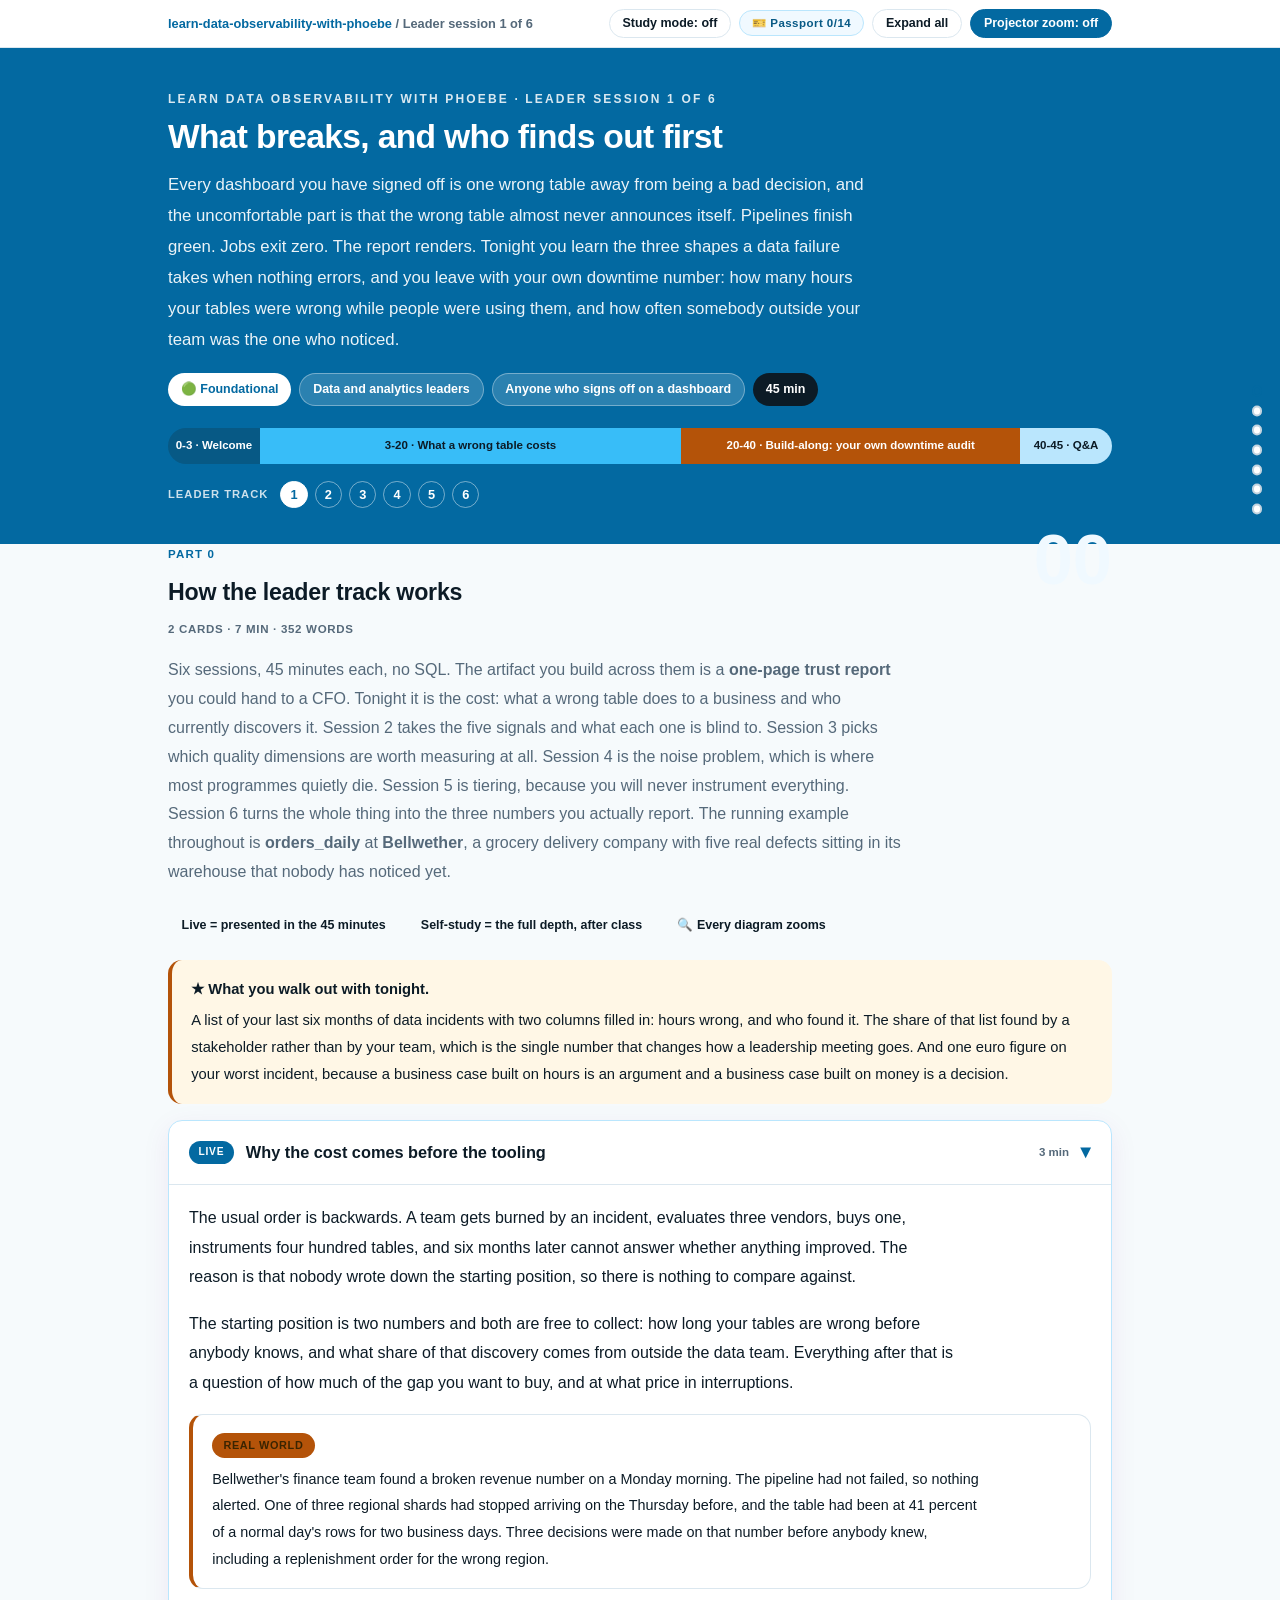
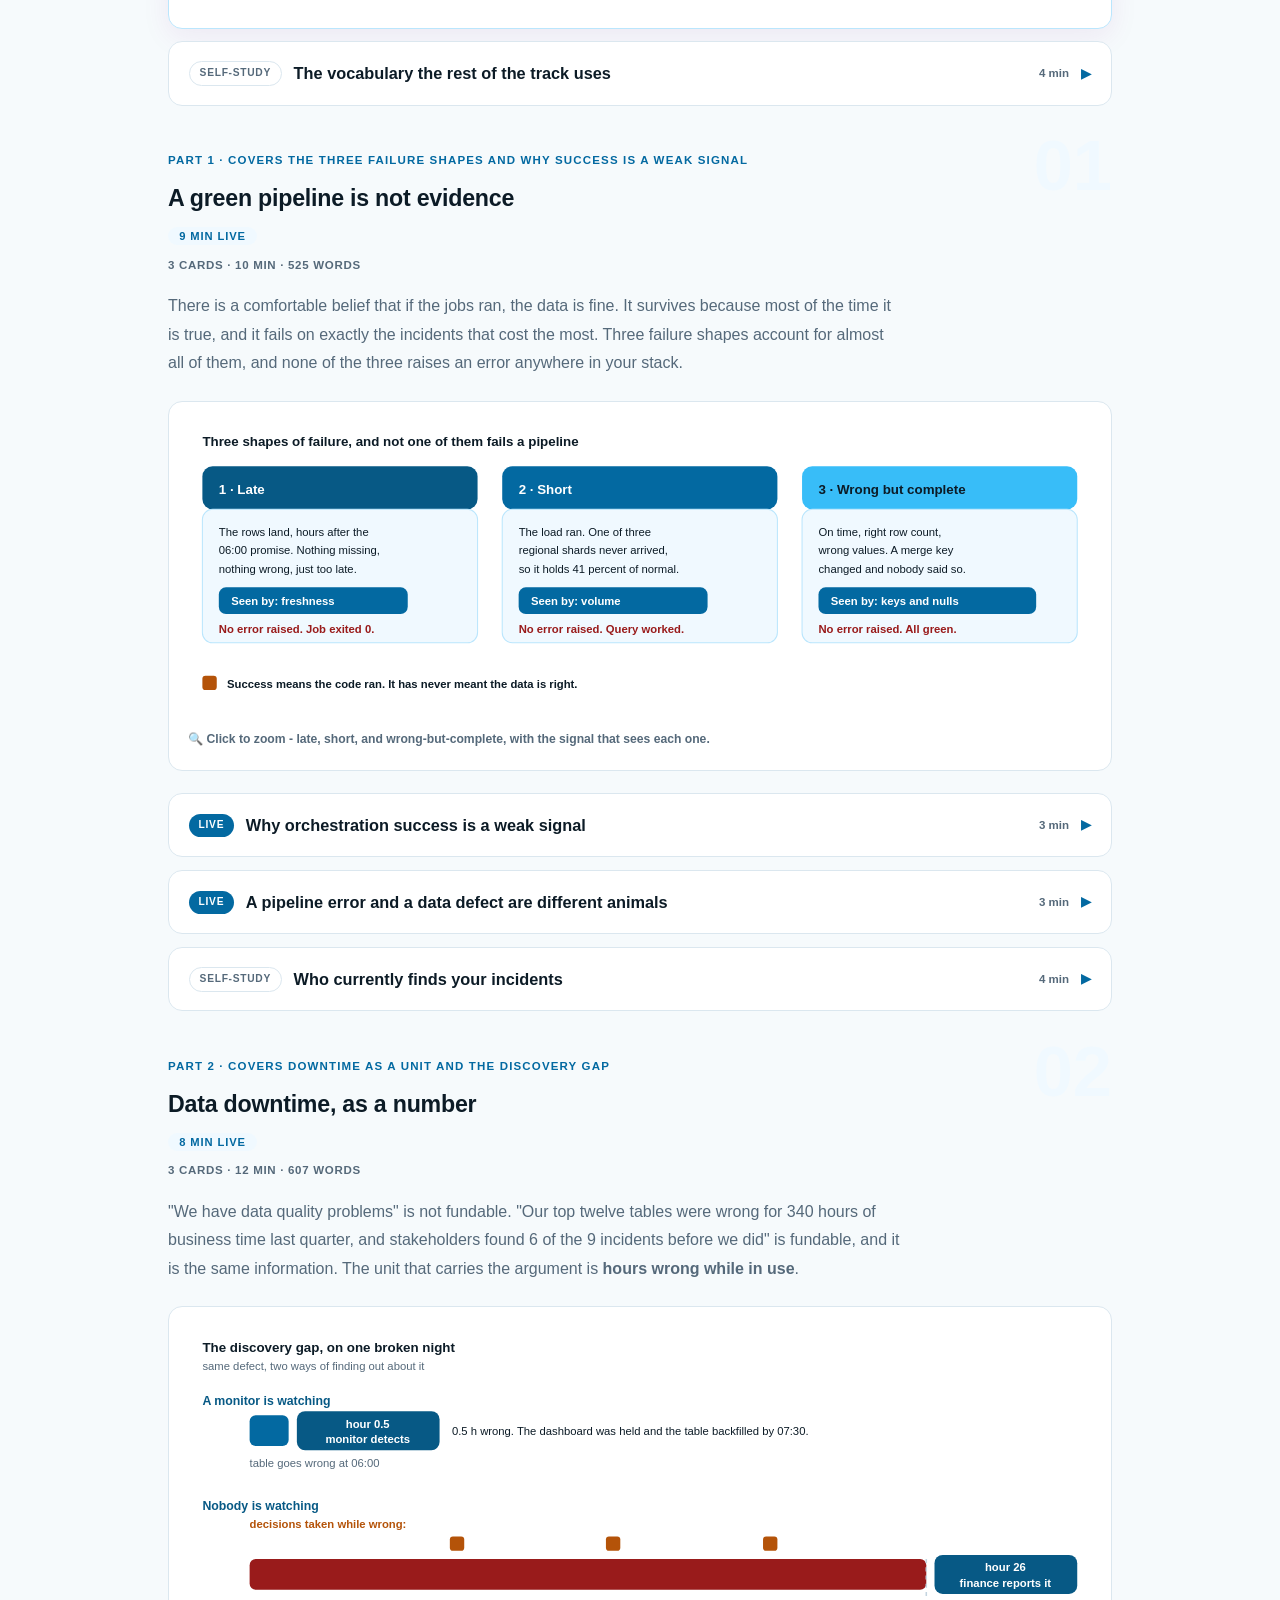
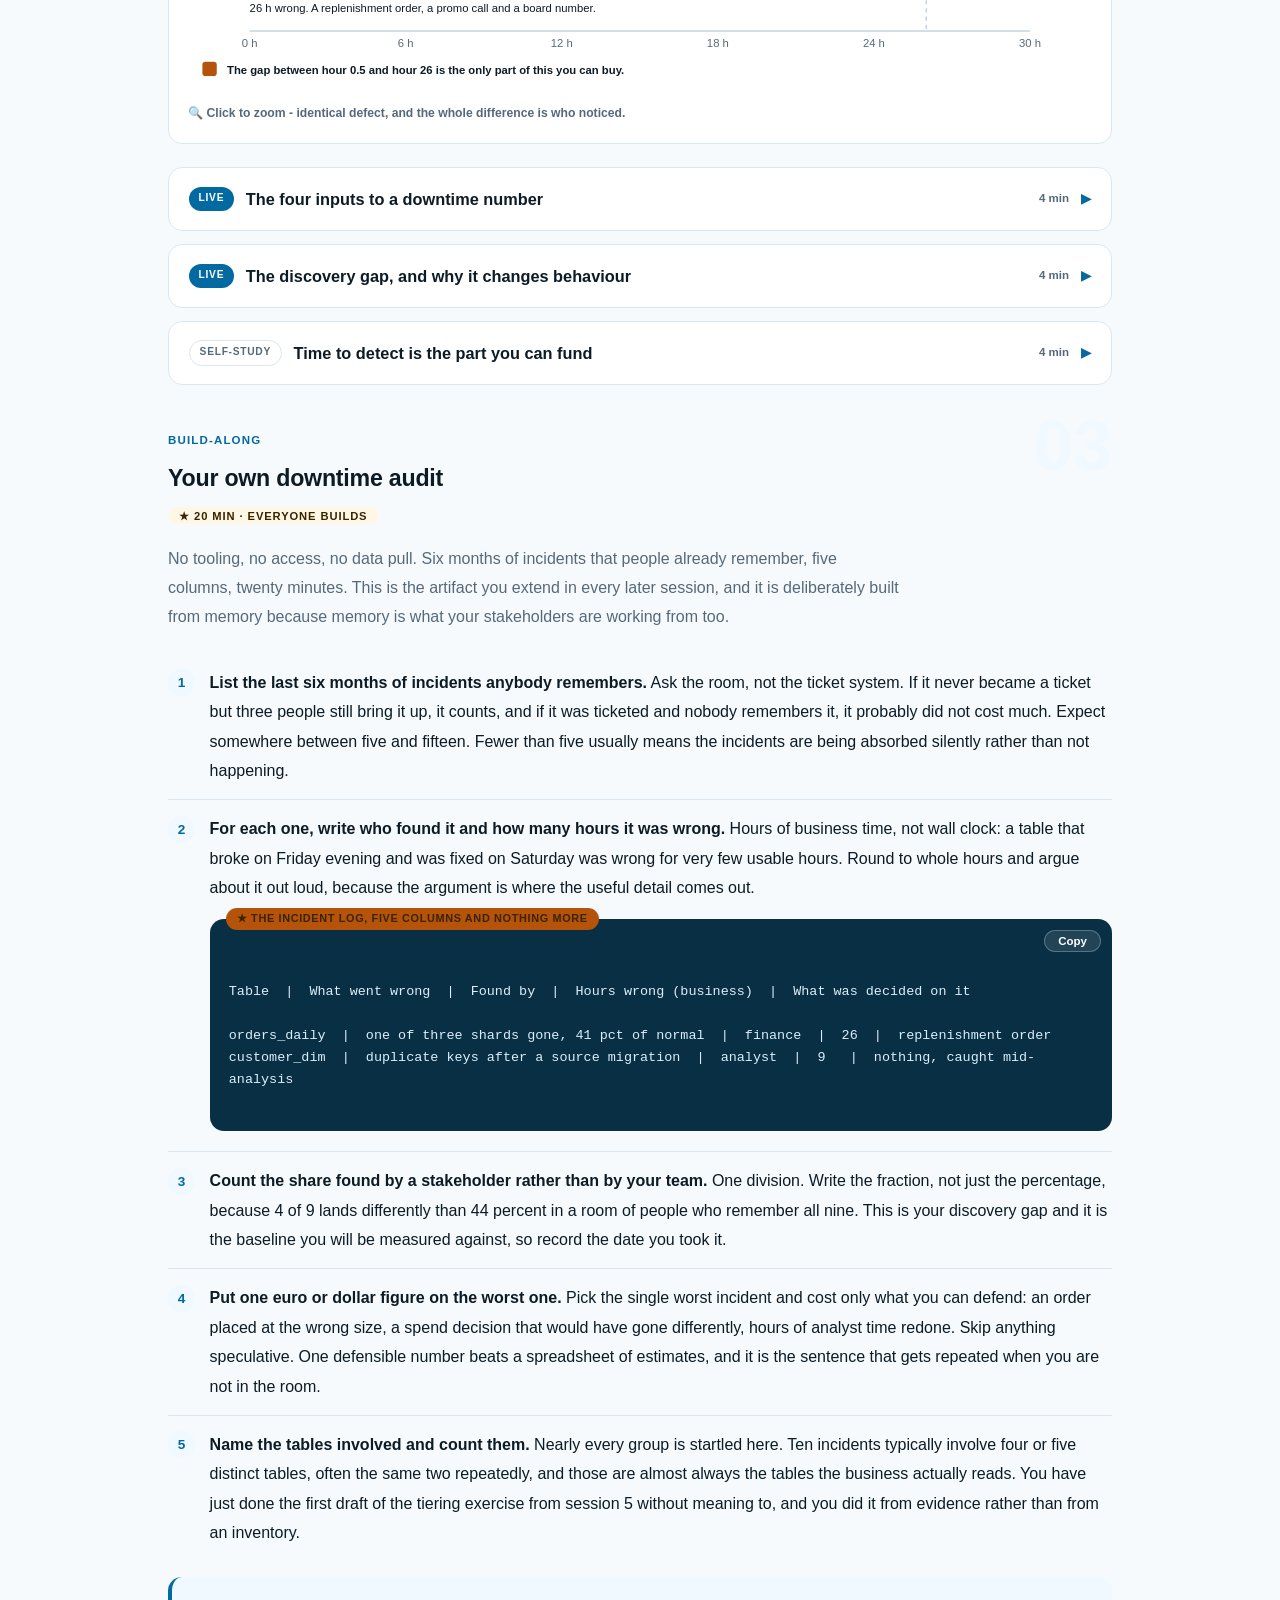
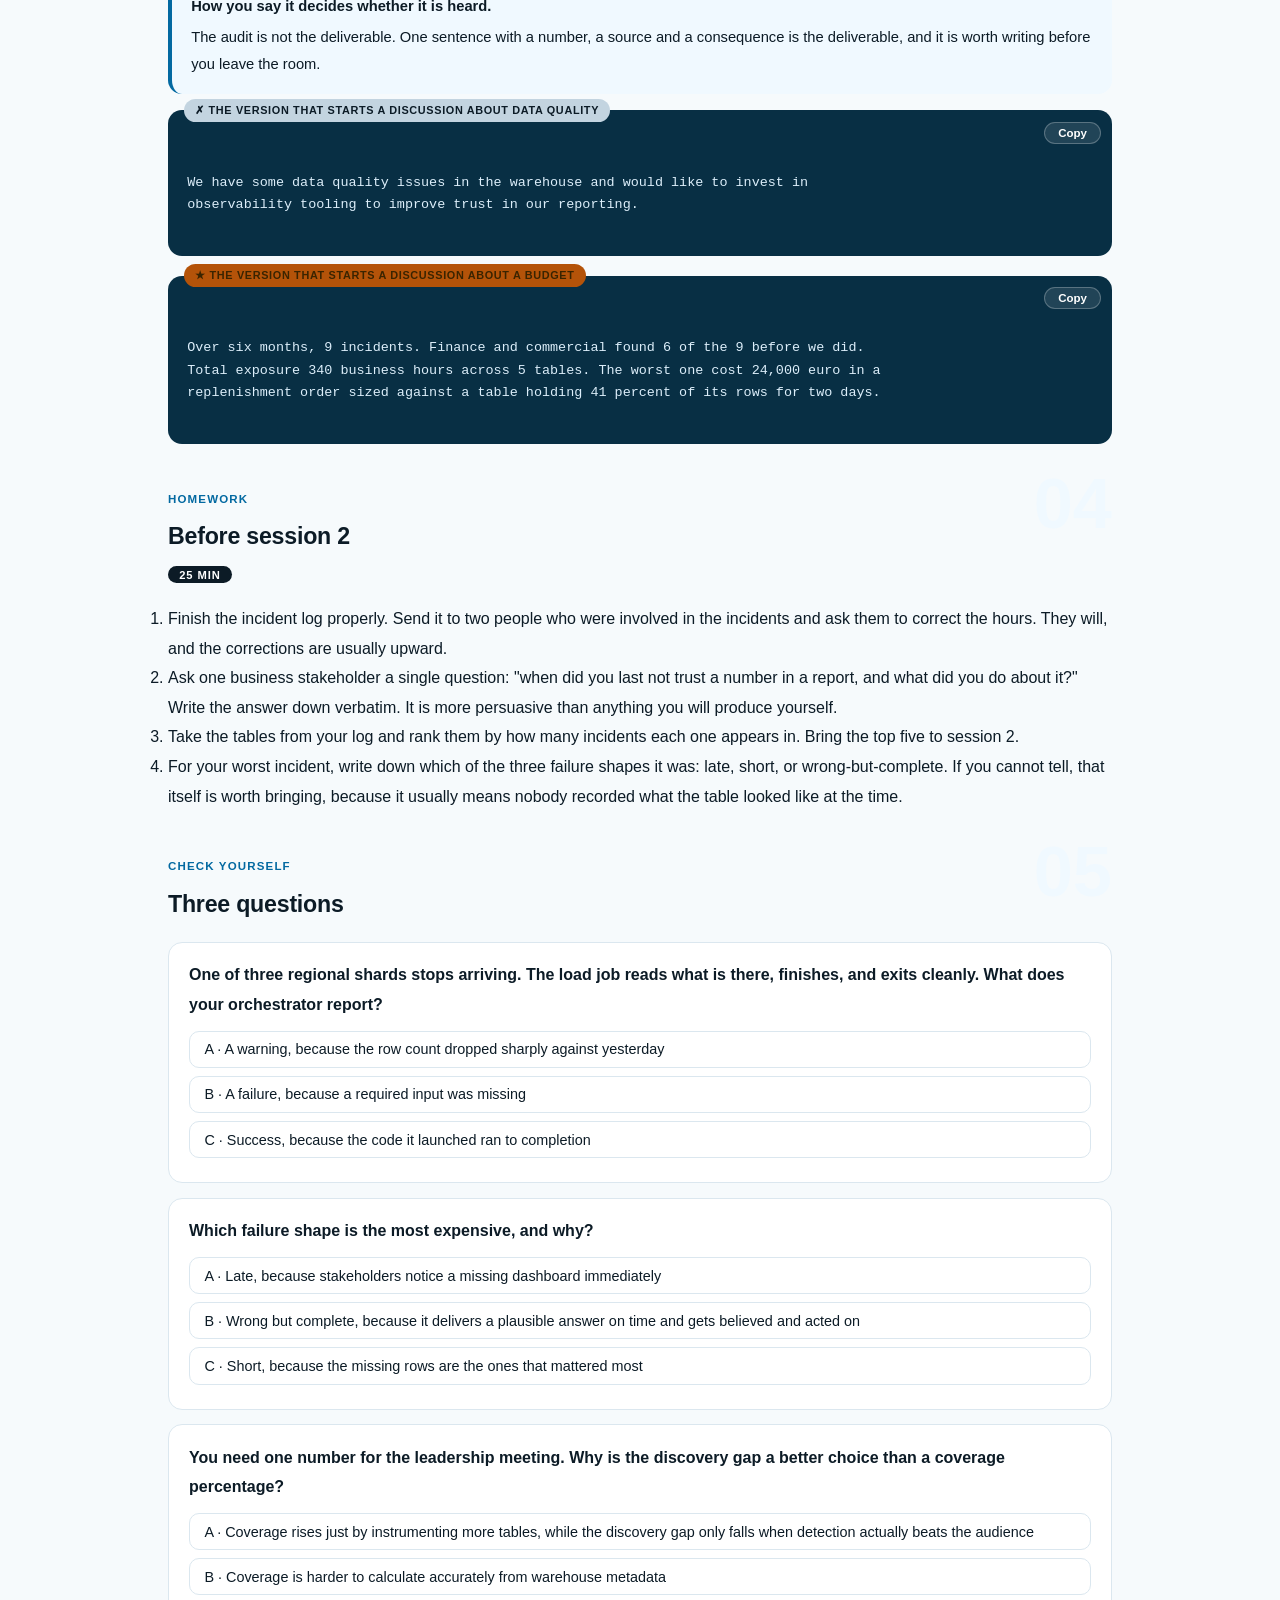
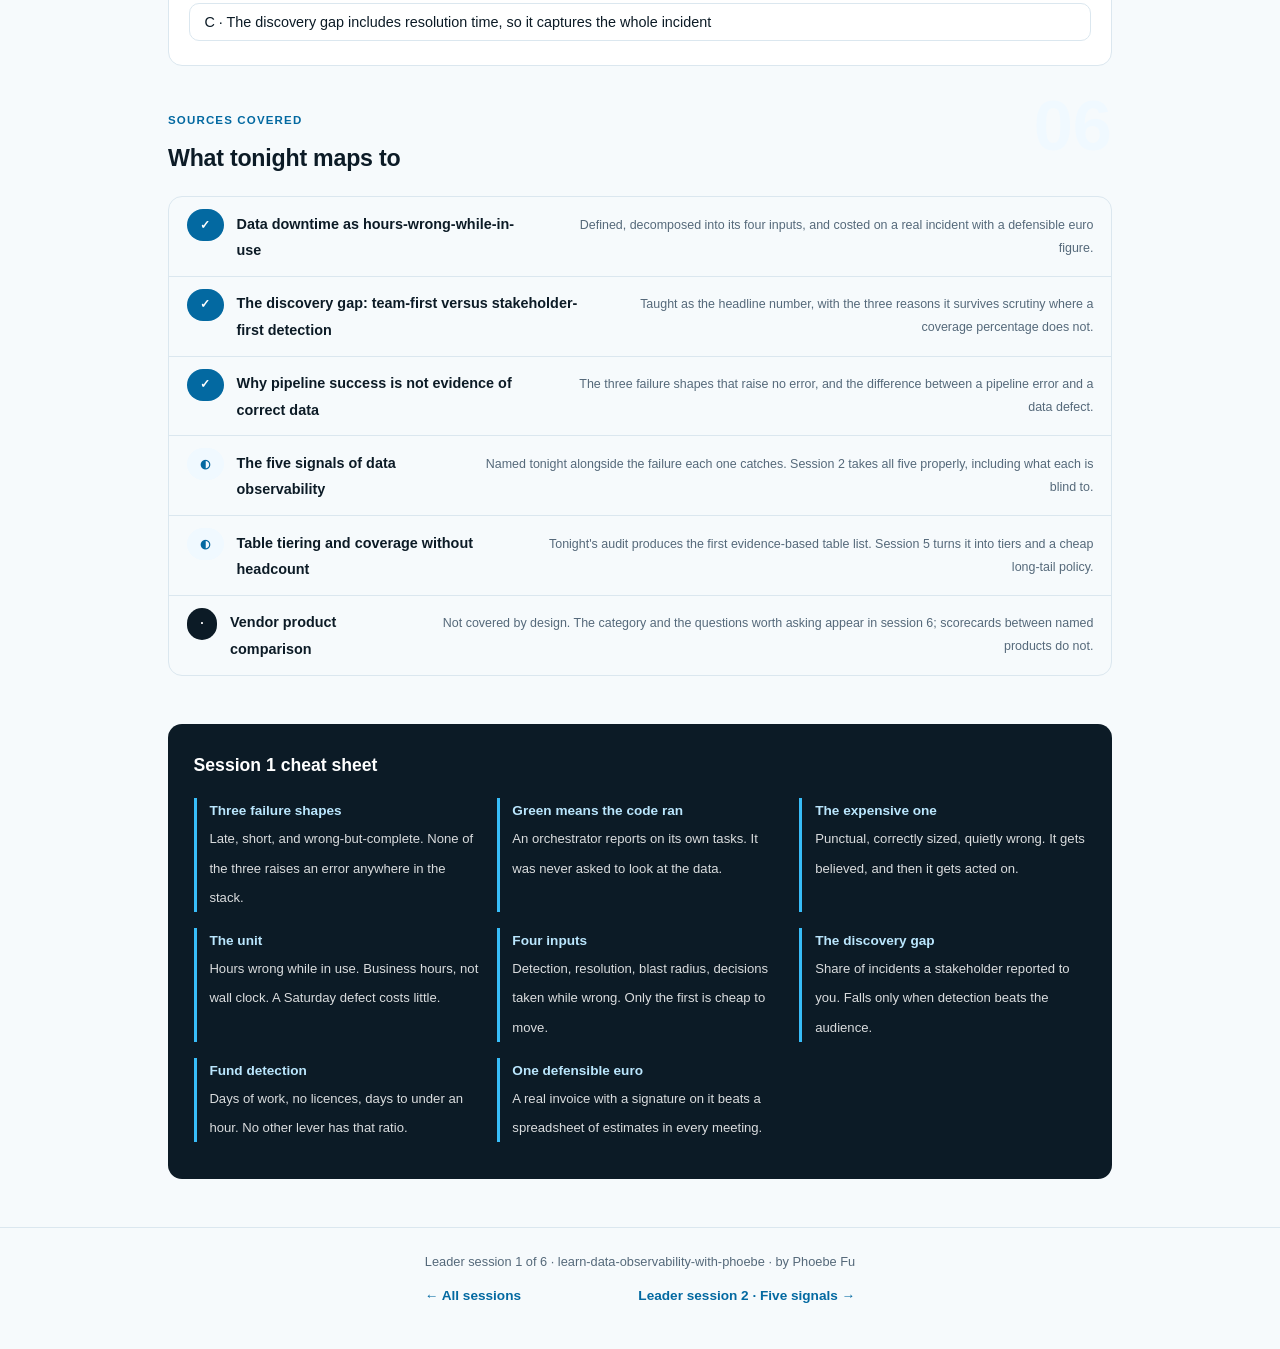
==== commit 974838fe: "Layout: code boxes stack under step text; toolbar is one row Shared-template defect, live estate-wid" ====
--- a/courses/a1-what-breaks.html
+++ b/courses/a1-what-breaks.html
@@ -19,7 +19,7 @@
 <meta name="twitter:image" content="https://phoebefu6.github.io/learn-data-observability-with-phoebe/assets/og-cover.png">
 <!-- social:end -->
 <title>Leader session 1 · What breaks, and who finds out first - learn data observability with phoebe</title>
-<link rel="stylesheet" href="../assets/style.css?v=2">
+<link rel="stylesheet" href="../assets/style.css?v=4">
 </head>
 <body>
 
--- a/assets/style.css
+++ b/assets/style.css
@@ -86,8 +86,9 @@
   border-bottom: 1px solid var(--hairline);
   padding: .55rem 0;
 }
-.toolbar .wrap { display: flex; align-items: center; gap: .6rem; }
-.toolbar .crumb { font-size: .8rem; color: var(--muted); font-weight: 600; margin-right: auto; }
+.toolbar .wrap { display: flex; align-items: center; gap: .5rem; flex-wrap: nowrap; }
+.toolbar .crumb { font-size: .8rem; color: var(--muted); font-weight: 600; margin-right: auto; min-width: 0; white-space: nowrap; overflow: hidden; text-overflow: ellipsis; }
+.toolbar .btn { white-space: nowrap; flex: none; padding: .38rem .8rem; font-size: .78rem; line-height: 1.2; }
 .toolbar .crumb a { color: var(--indigo); text-decoration: none; }
 .btn {
   border: 1px solid var(--hairline);
@@ -287,11 +288,15 @@
 /* ---------- demo steps ---------- */
 .steps { counter-reset: step; margin: .6rem 0 1rem; }
 .step {
-  display: flex;
-  gap: .9rem;
+  display: grid;
+  grid-template-columns: max-content minmax(0, 1fr);
+  column-gap: .9rem;
+  row-gap: .2rem;
   padding: .85rem 0;
   border-bottom: .5px solid var(--hairline);
 }
+.step > * { grid-column: 2; min-width: 0; }
+.step > .prompt-box { margin: .8rem 0 .4rem; }
 .step:last-child { border-bottom: none; }
 .step::before {
   counter-increment: step;
@@ -795,7 +800,10 @@
   /* 44px tap targets */
   details.card summary { min-height: 44px; }
   .qopt { min-height: 44px; display: flex; align-items: center; padding: .7rem .9rem; }
-  .toolbar .btn, .pagefoot a { min-height: 44px; display: inline-flex; align-items: center; }
+  .toolbar .btn, .pagefoot a { min-height: 44px; display: inline-flex; align-items: center; justify-content: center; }
+  .toolbar .crumb, .toolbar #zoom-toggle { display: none; }
+  .toolbar .btn { flex: 1 1 0; padding: .3rem .4rem; font-size: .72rem; }
+  table.clean { display: block; overflow-x: auto; -webkit-overflow-scrolling: touch; }
 }
 
 @media (max-width: 640px) {
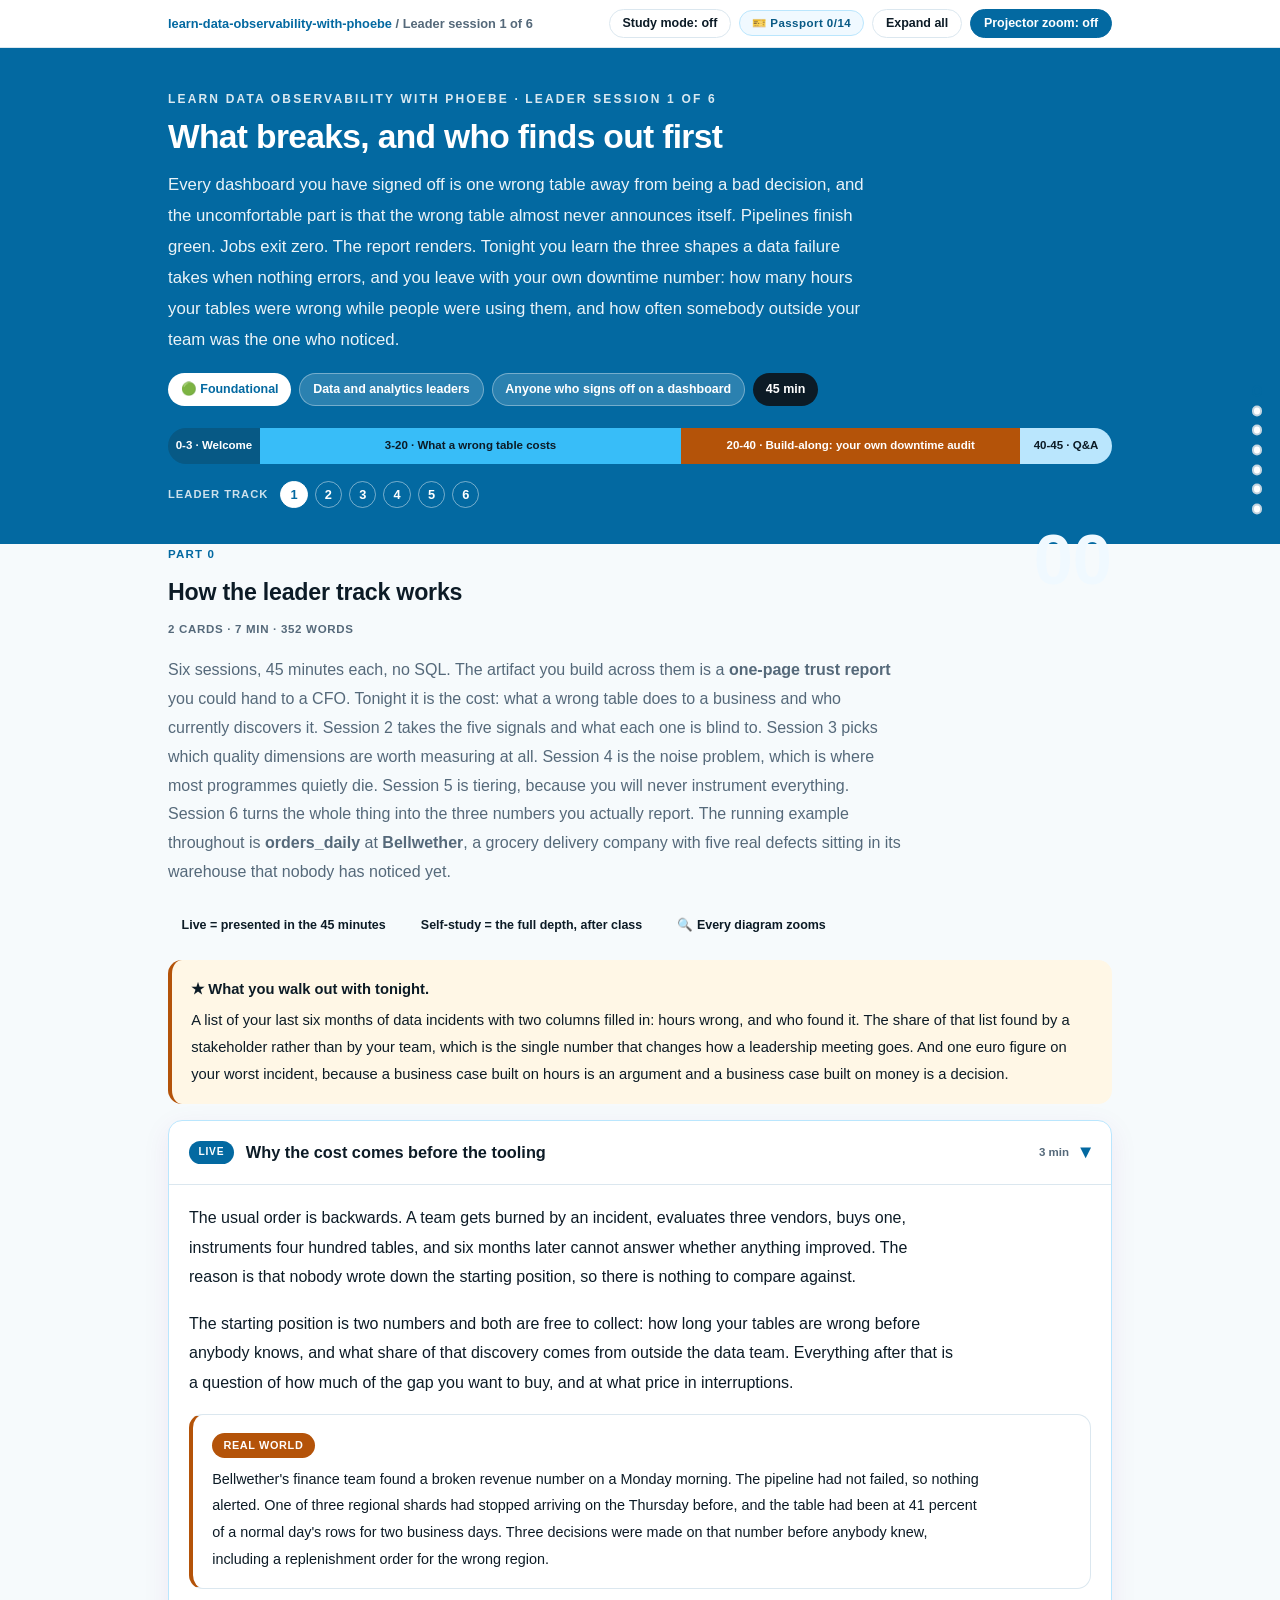
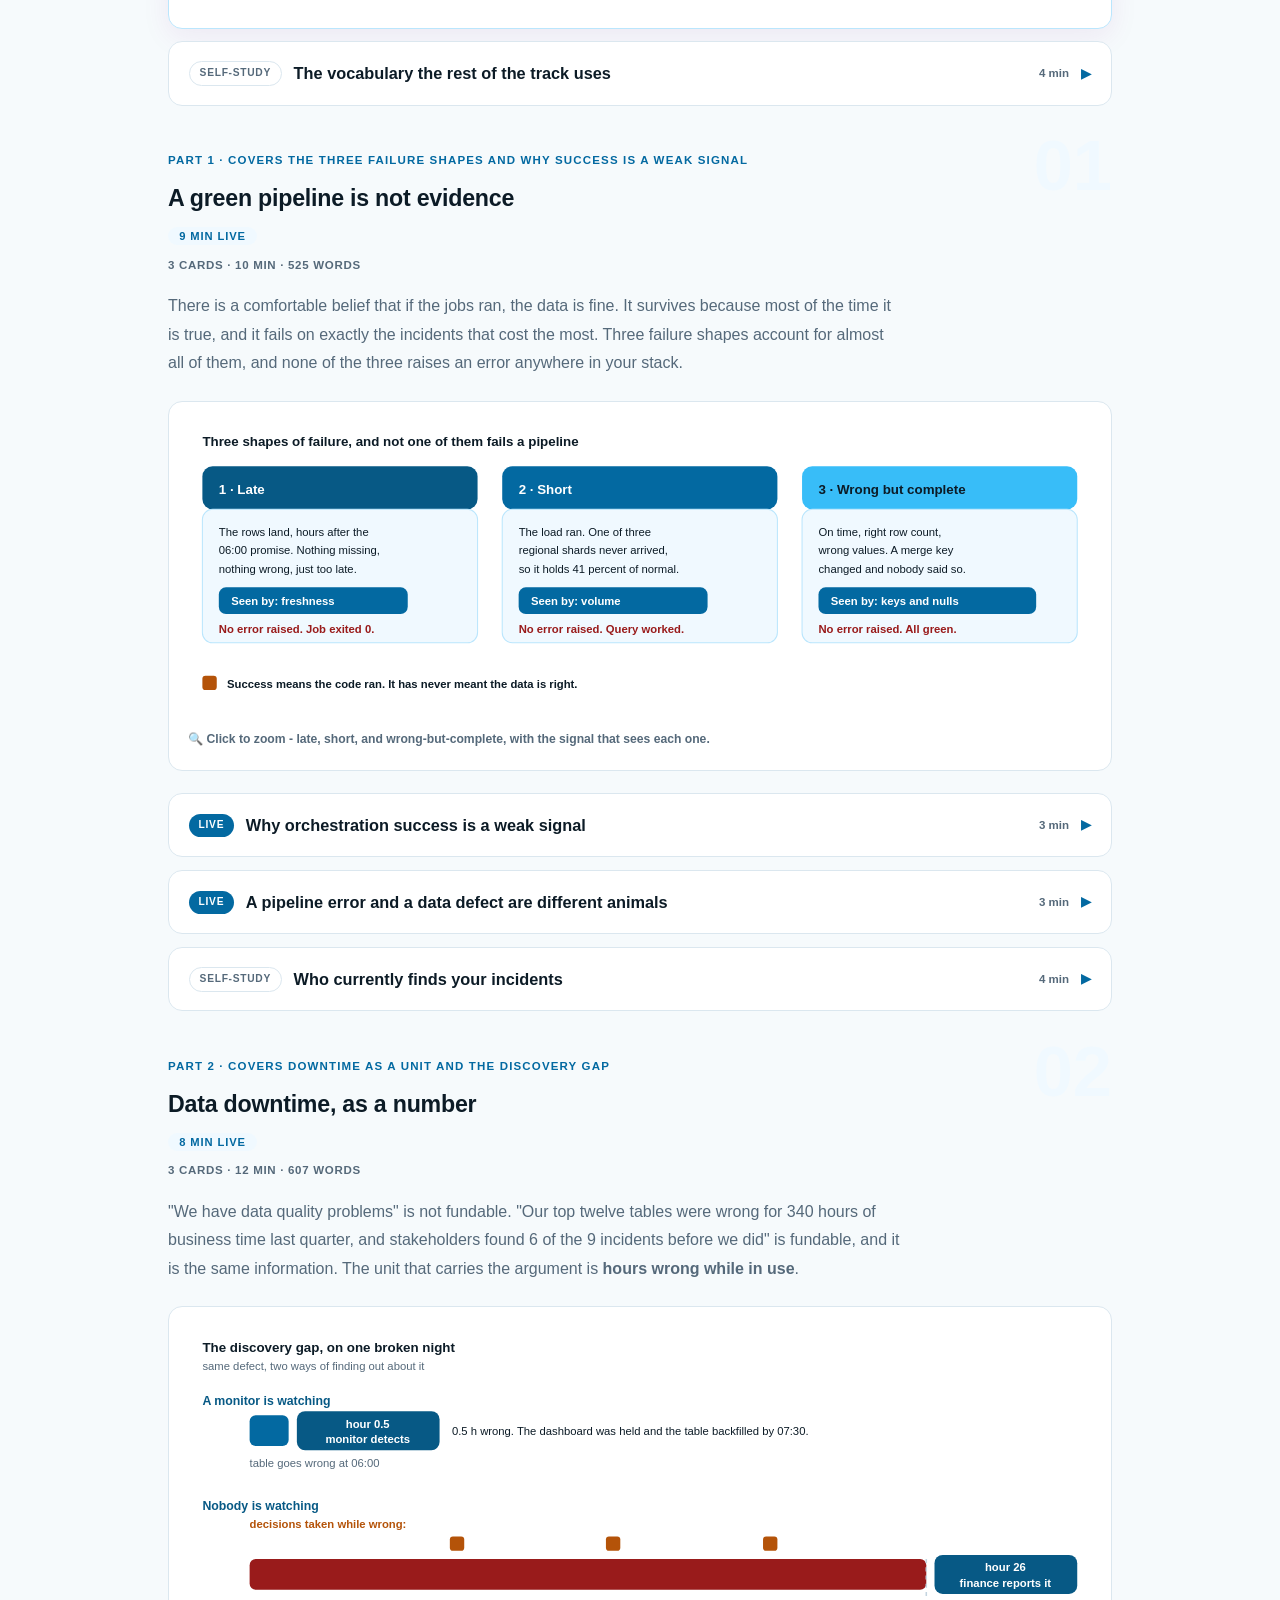
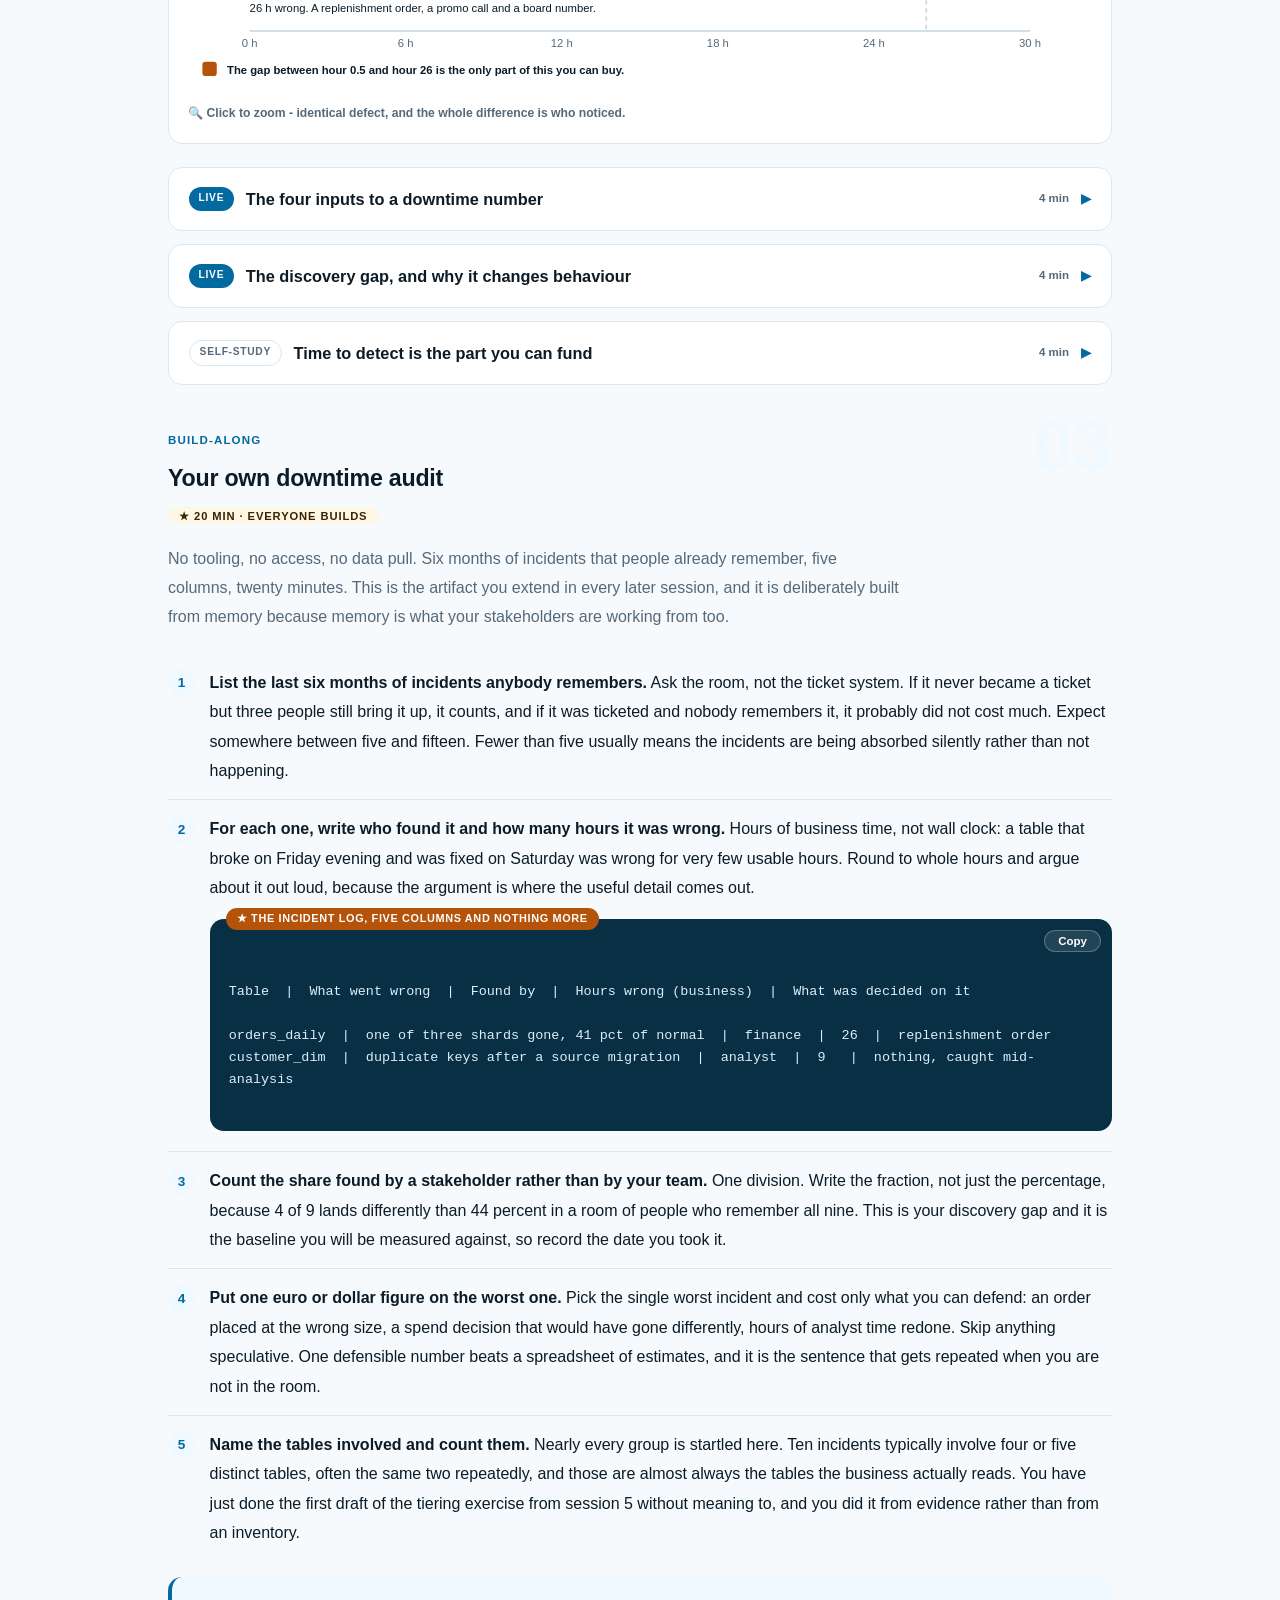
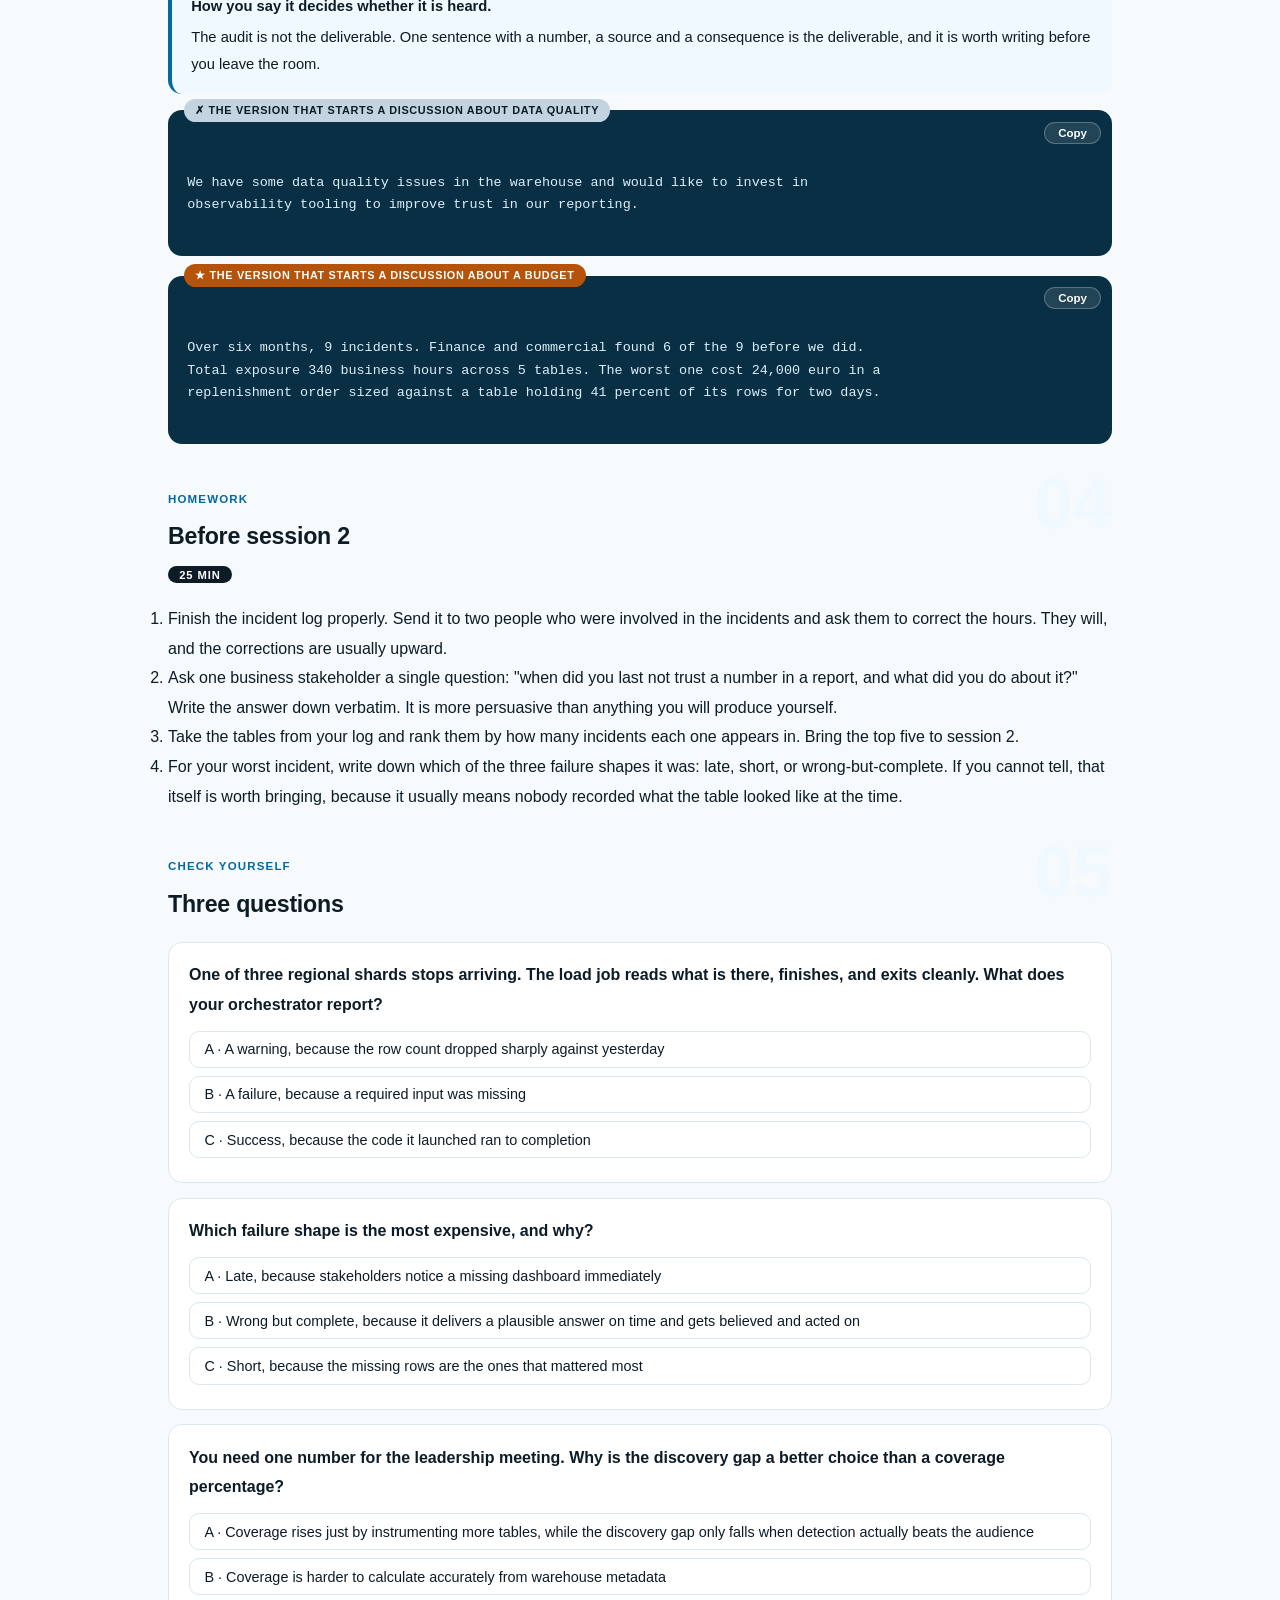
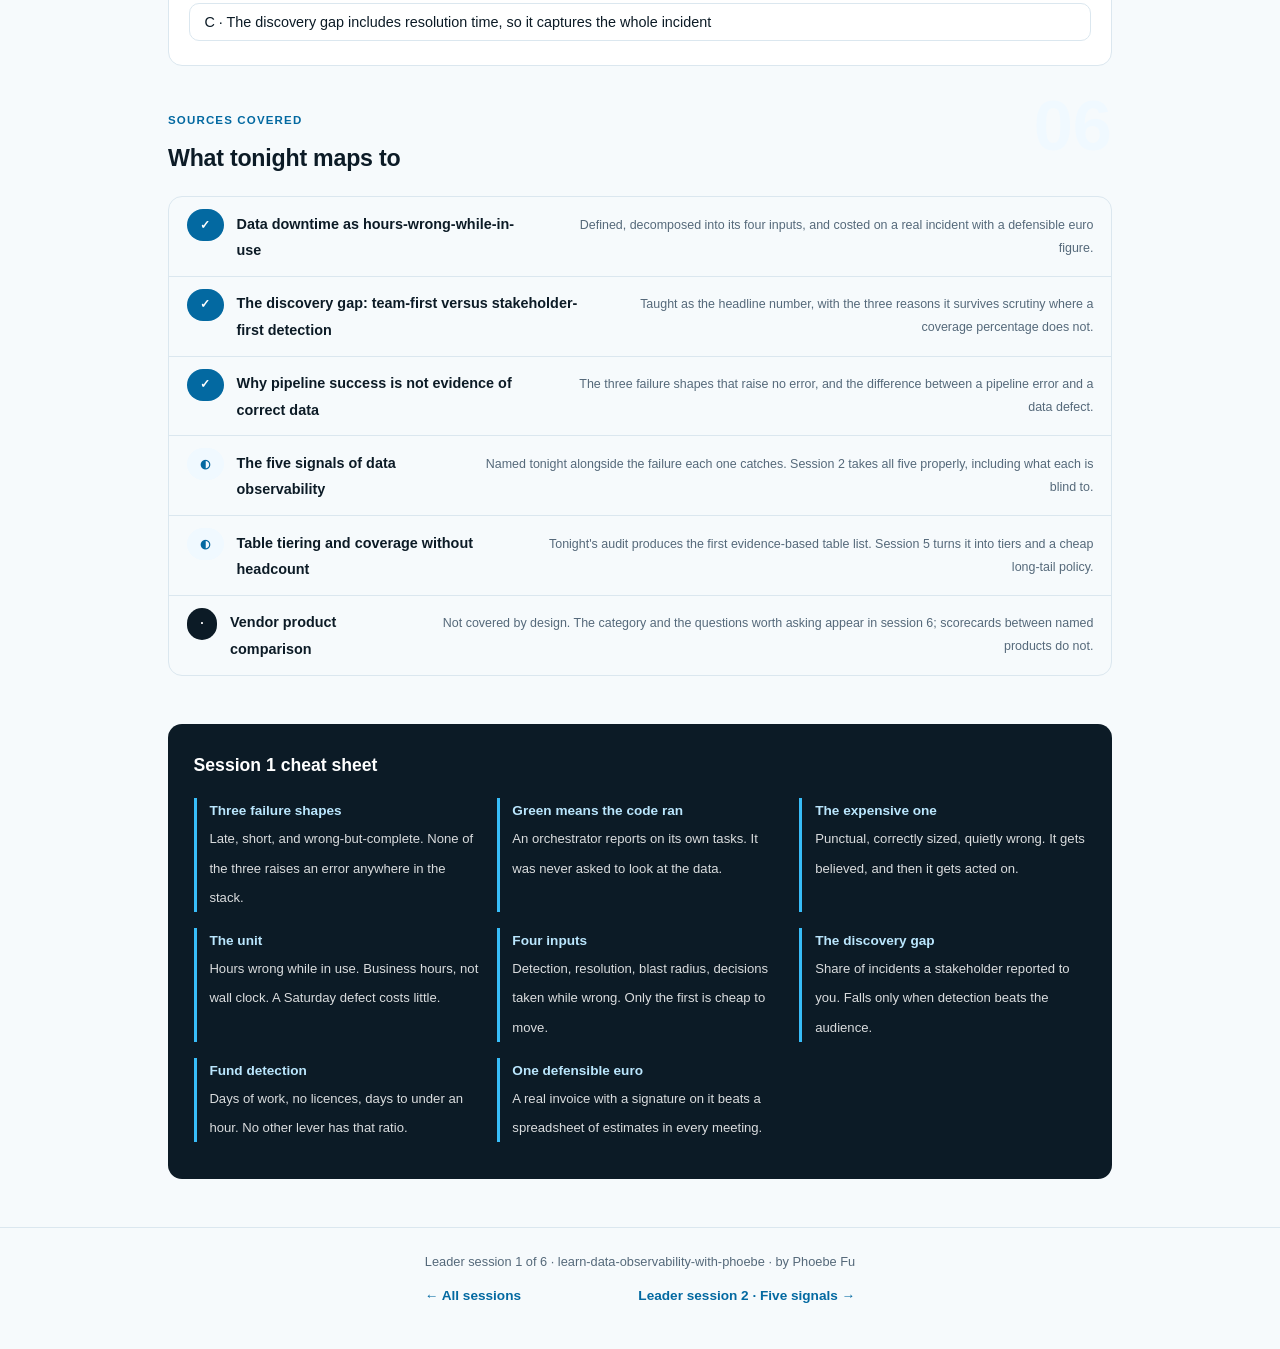
==== commit cc1f4f0a: "Fix unreadable pills and labels: white text on the amber fill The "Real world" pill, build-along ste" ====
--- a/courses/a1-what-breaks.html
+++ b/courses/a1-what-breaks.html
@@ -19,7 +19,7 @@
 <meta name="twitter:image" content="https://phoebefu6.github.io/learn-data-observability-with-phoebe/assets/og-cover.png">
 <!-- social:end -->
 <title>Leader session 1 · What breaks, and who finds out first - learn data observability with phoebe</title>
-<link rel="stylesheet" href="../assets/style.css?v=4">
+<link rel="stylesheet" href="../assets/style.css?v=5">
 </head>
 <body>
 
--- a/assets/style.css
+++ b/assets/style.css
@@ -208,7 +208,7 @@
 .pill.solid { background: var(--indigo); color: #fff; }
 .pill.light { background: var(--indigo-50); color: var(--indigo); }
 .pill.inkpill { background: var(--ink); color: #fff; }
-.pill.amber, .pill.peach { background: var(--amber); color: var(--amber-ink); }
+.pill.amber, .pill.peach { background: var(--amber); color: #fff; }
 .pill.bare { color: var(--faint); }
 
 /* ---------- 4D grid ---------- */
@@ -266,7 +266,7 @@
   padding: .15rem .7rem;
 }
 .prompt-box.bad .label { background: var(--faint); color: var(--ink); }
-.prompt-box.good .label { background: var(--amber); color: var(--amber-ink); }
+.prompt-box.good .label { background: var(--amber); color: #fff; }
 .copy-btn {
   position: absolute;
   top: .7rem;
@@ -283,7 +283,7 @@
   transition: background .15s ease;
 }
 .copy-btn:hover { background: rgba(255,255,255,.22); }
-.copy-btn.copied { background: var(--amber); border-color: var(--amber); color: var(--amber-ink); }
+.copy-btn.copied { background: var(--amber); border-color: var(--amber); color: #fff; }
 
 /* ---------- demo steps ---------- */
 .steps { counter-reset: step; margin: .6rem 0 1rem; }
@@ -335,7 +335,7 @@
 .callout.example .ex-pill {
   display: inline-block;
   background: var(--amber);
-  color: var(--amber-ink);
+  color: #fff;
   border-radius: 999px;
   padding: .15rem .7rem;
   font-size: .68rem;
@@ -677,7 +677,7 @@
   font-family: inherit; transition: all .14s ease; white-space: nowrap;
 }
 .sql-btn:hover { background: rgba(255,255,255,.2); }
-.sql-btn.sql-run { background: var(--amber); color: var(--amber-ink); border-color: var(--amber); }
+.sql-btn.sql-run { background: var(--amber); color: #fff; border-color: var(--amber); }
 .sql-btn.sql-run:hover { filter: brightness(1.05); }
 .sql-label {
   display: block;
@@ -931,7 +931,7 @@
   z-index: 2;
 }
 .hs-pin:hover { transform: translate(-50%, -50%) scale(1.18); }
-.hs-pin.on { background: var(--amber); color: var(--amber-ink); }
+.hs-pin.on { background: var(--amber); color: #fff; }
 .hs-pin::before {
   content: ""; position: absolute; inset: -7px; border-radius: 999px;
   border: 2px solid var(--indigo); opacity: 0;
@@ -1077,7 +1077,7 @@
   padding: 4px 11px; border-radius: 999px;
   background: rgba(255,255,255,.15);
 }
-.stakes-read .sk-delta.good { background: var(--amber); color: var(--amber-ink); }
+.stakes-read .sk-delta.good { background: var(--amber); color: #fff; }
 .stakes-read .sk-delta.bad { background: #FCA5A5; color: #7f1d1d; }
 
 /* --- 6. scorecard: halfway self-grade ------------------ */
@@ -1113,7 +1113,7 @@
   background: var(--indigo-50); color: var(--indigo-deep);
   border: 1px solid var(--indigo-soft); cursor: default;
 }
-.pp-pill.full { background: var(--amber); color: var(--amber-ink); border-color: var(--amber); }
+.pp-pill.full { background: var(--amber); color: #fff; border-color: var(--amber); }
 .pp-strip { display: flex; gap: 10px; flex-wrap: wrap; margin: 18px 0 6px; }
 .pp-stamp {
   display: flex; flex-direction: column; align-items: center; gap: 6px;
@@ -1140,7 +1140,7 @@
   display: inline-block; margin-bottom: 7px;
   font: 800 0.68rem Inter, sans-serif; letter-spacing: .07em;
   text-transform: uppercase; padding: 3px 10px; border-radius: 999px;
-  background: var(--amber); color: var(--amber-ink);
+  background: var(--amber); color: #fff;
 }
 
 /* --- mobile floor (desktop is the product) ------------- */
@@ -1188,7 +1188,7 @@
 .dh-cell { font: 700 0.66rem ui-monospace, Menlo, monospace; padding: 3px 6px; border-radius: 5px;
   background: var(--indigo-50); color: var(--indigo-deep); transition: all .1s linear; }
 .dh-cell.rest { background: var(--paper); color: var(--faint); }
-.dh-cell.now { background: var(--amber); color: var(--amber-ink); transform: scale(1.18); }
+.dh-cell.now { background: var(--amber); color: #fff; transform: scale(1.18); }
 .dh-panel { border: 1px solid var(--hairline); border-radius: var(--radius); background: #fff; overflow: hidden; }
 .dh-phead { display: flex; align-items: center; gap: 10px; flex-wrap: wrap;
   padding: 13px 16px; background: var(--indigo-50); border-bottom: 1px solid var(--hairline); }
@@ -1466,7 +1466,7 @@
   cursor: help; border: 1px solid transparent;
 }
 .mb-c-quiet  { background: var(--indigo-50); color: var(--muted); border-color: var(--hairline); }
-.mb-c-false  { background: var(--amber); color: var(--amber-ink); }
+.mb-c-false  { background: var(--amber); color: #fff; }
 .mb-c-caught { background: var(--indigo); color: #fff; }
 .mb-c-missed { background: #991B1B; color: #FEF2F2; }
 
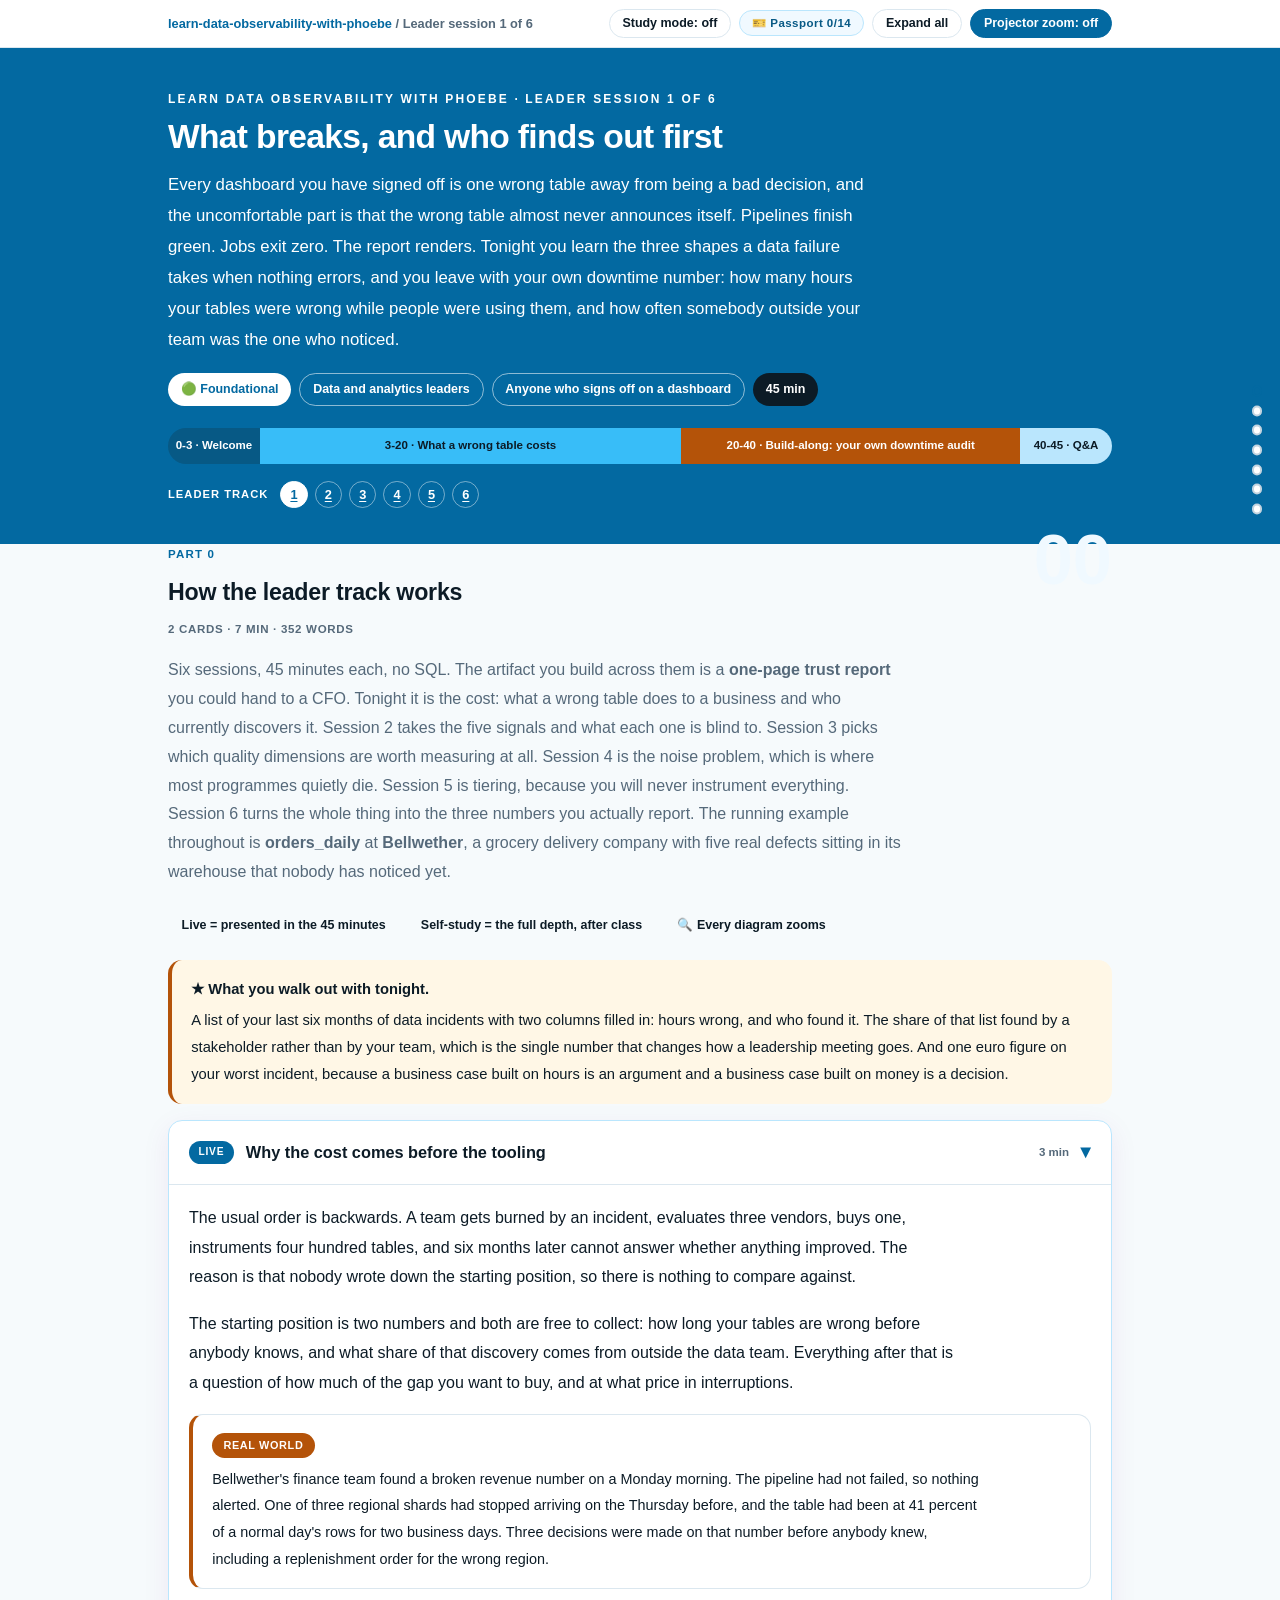
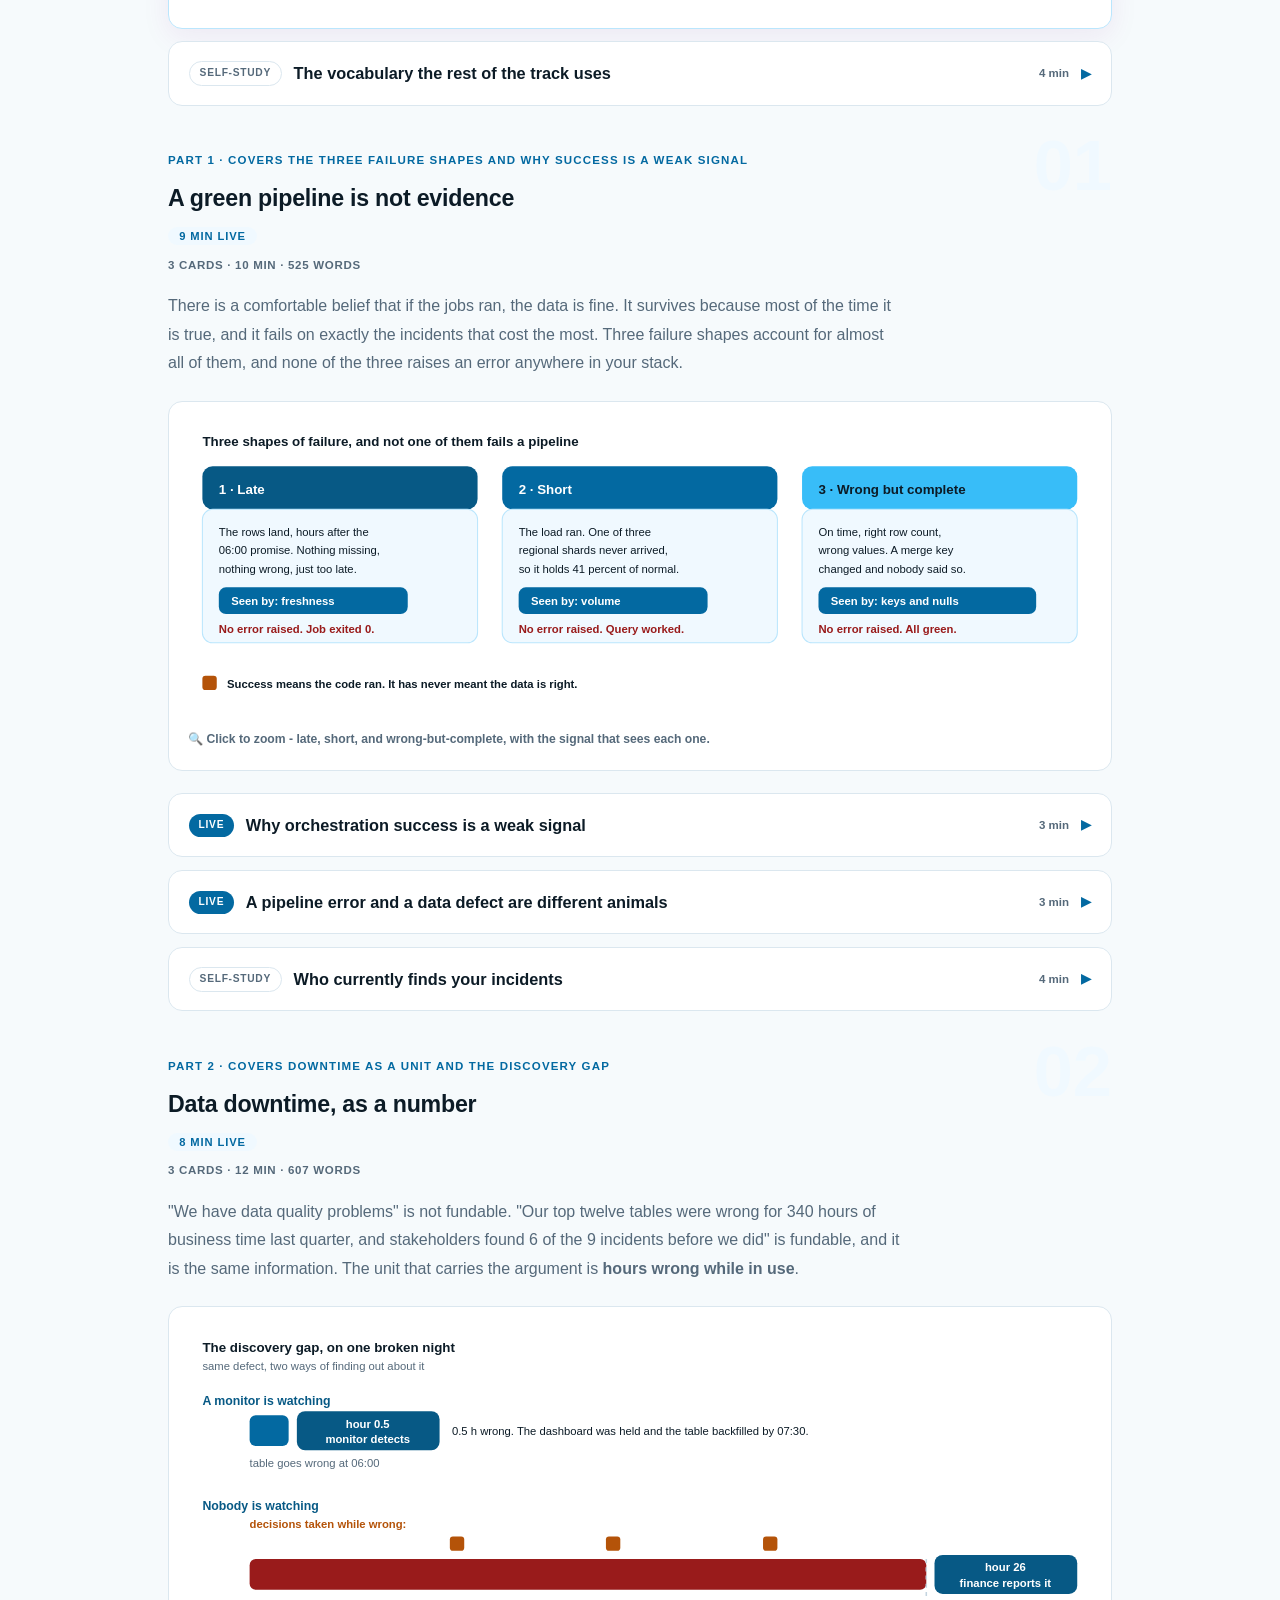
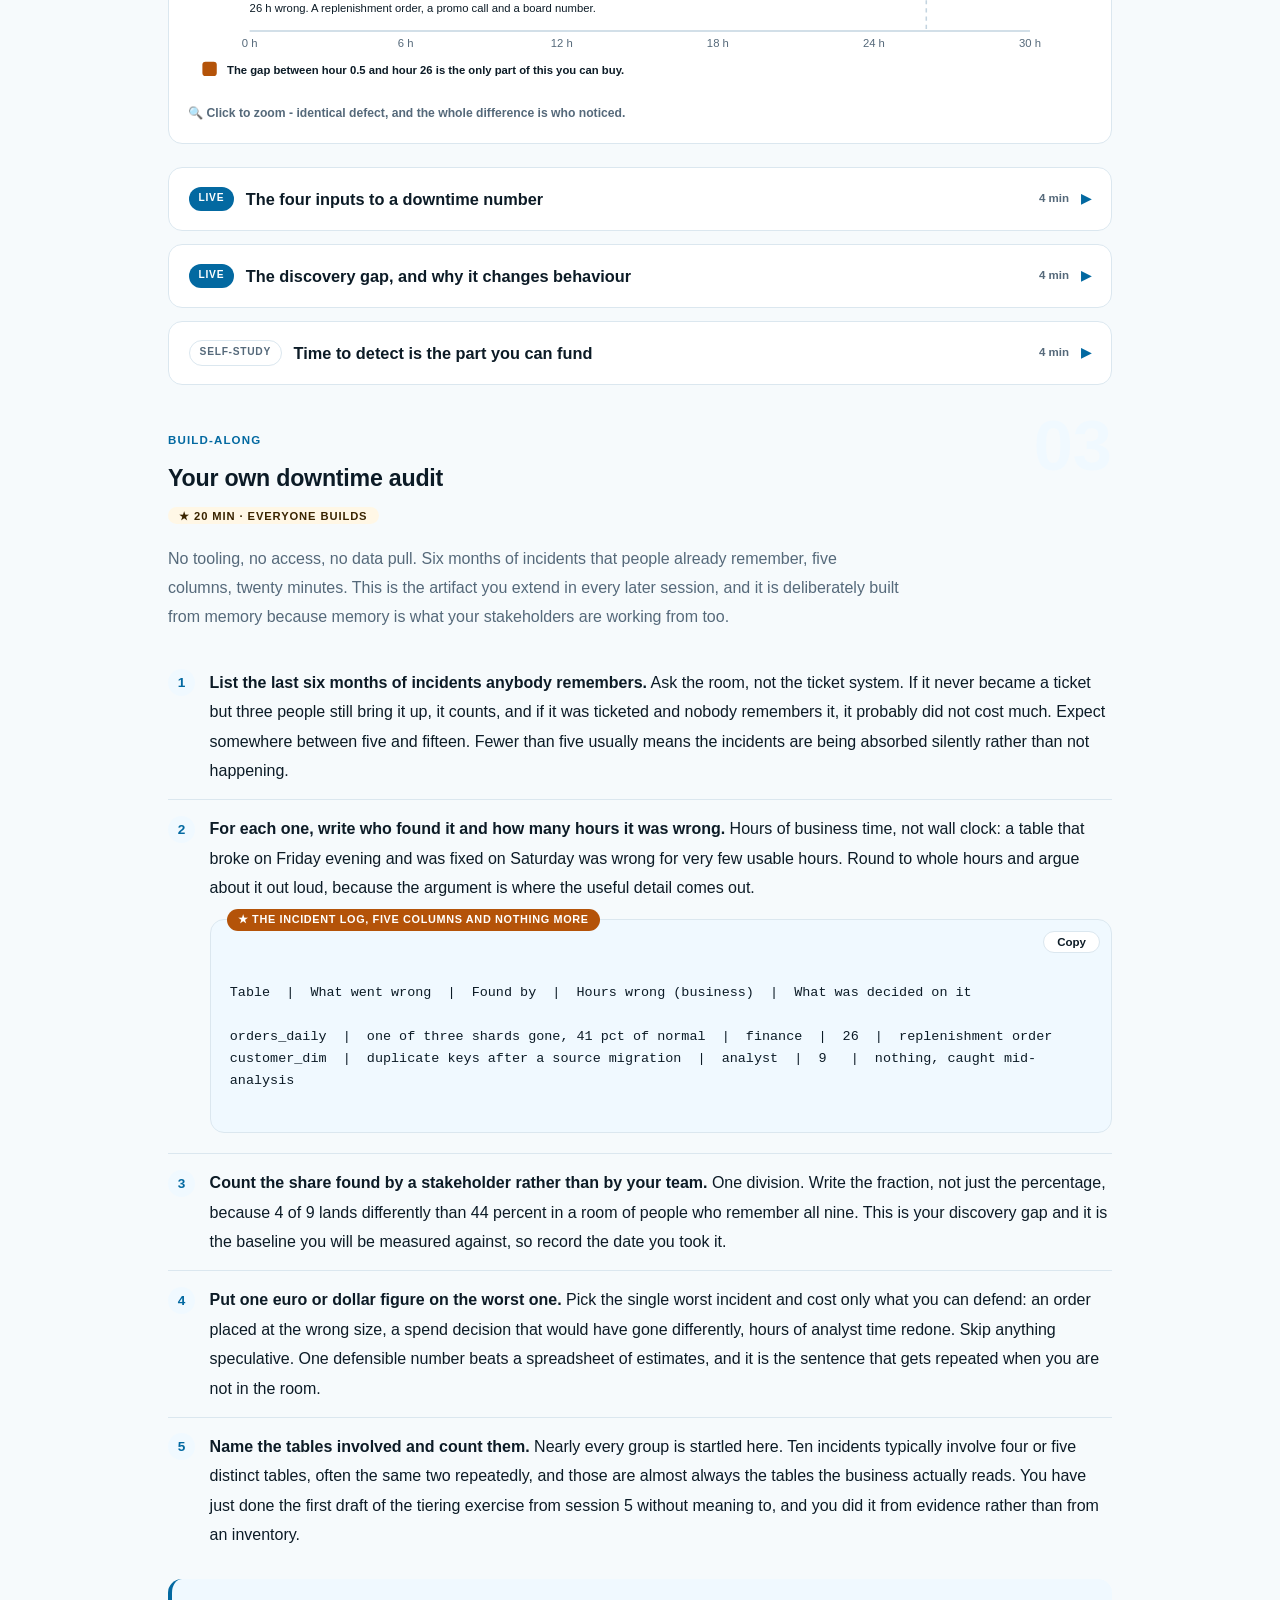
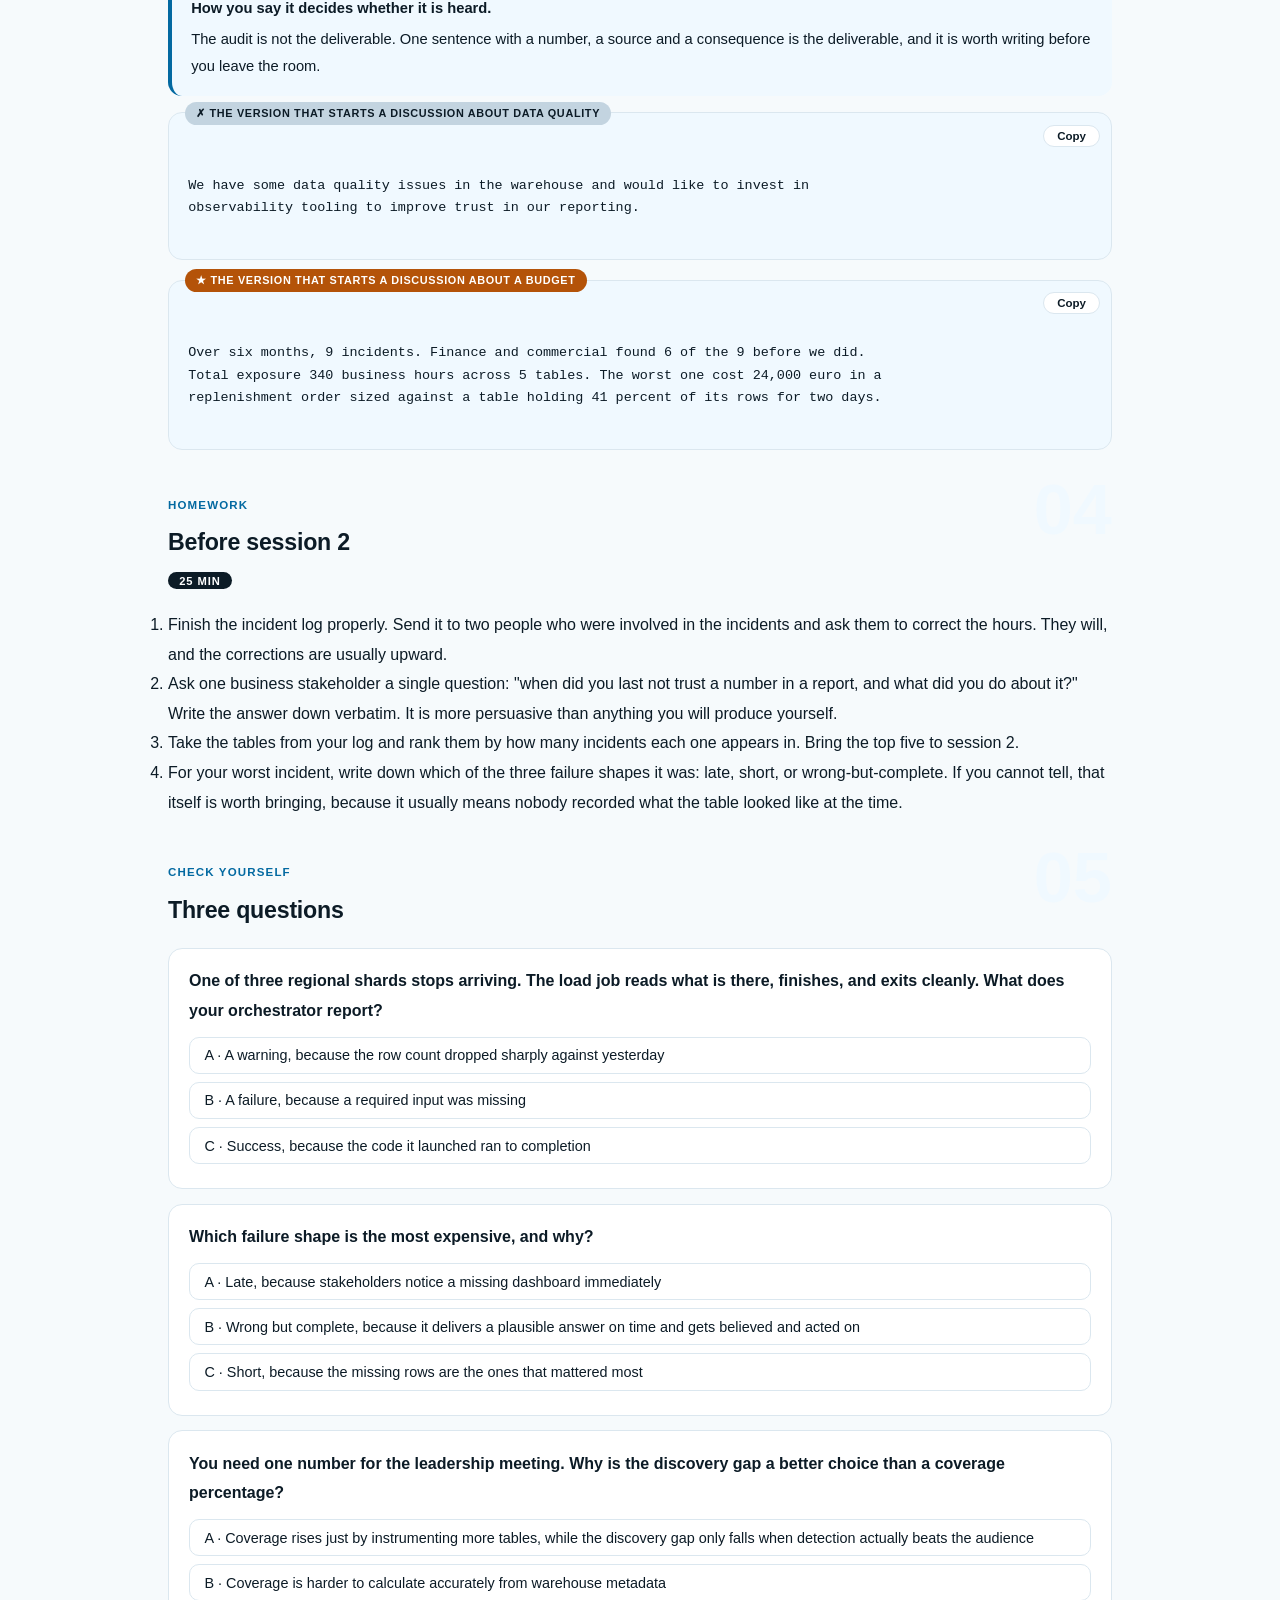
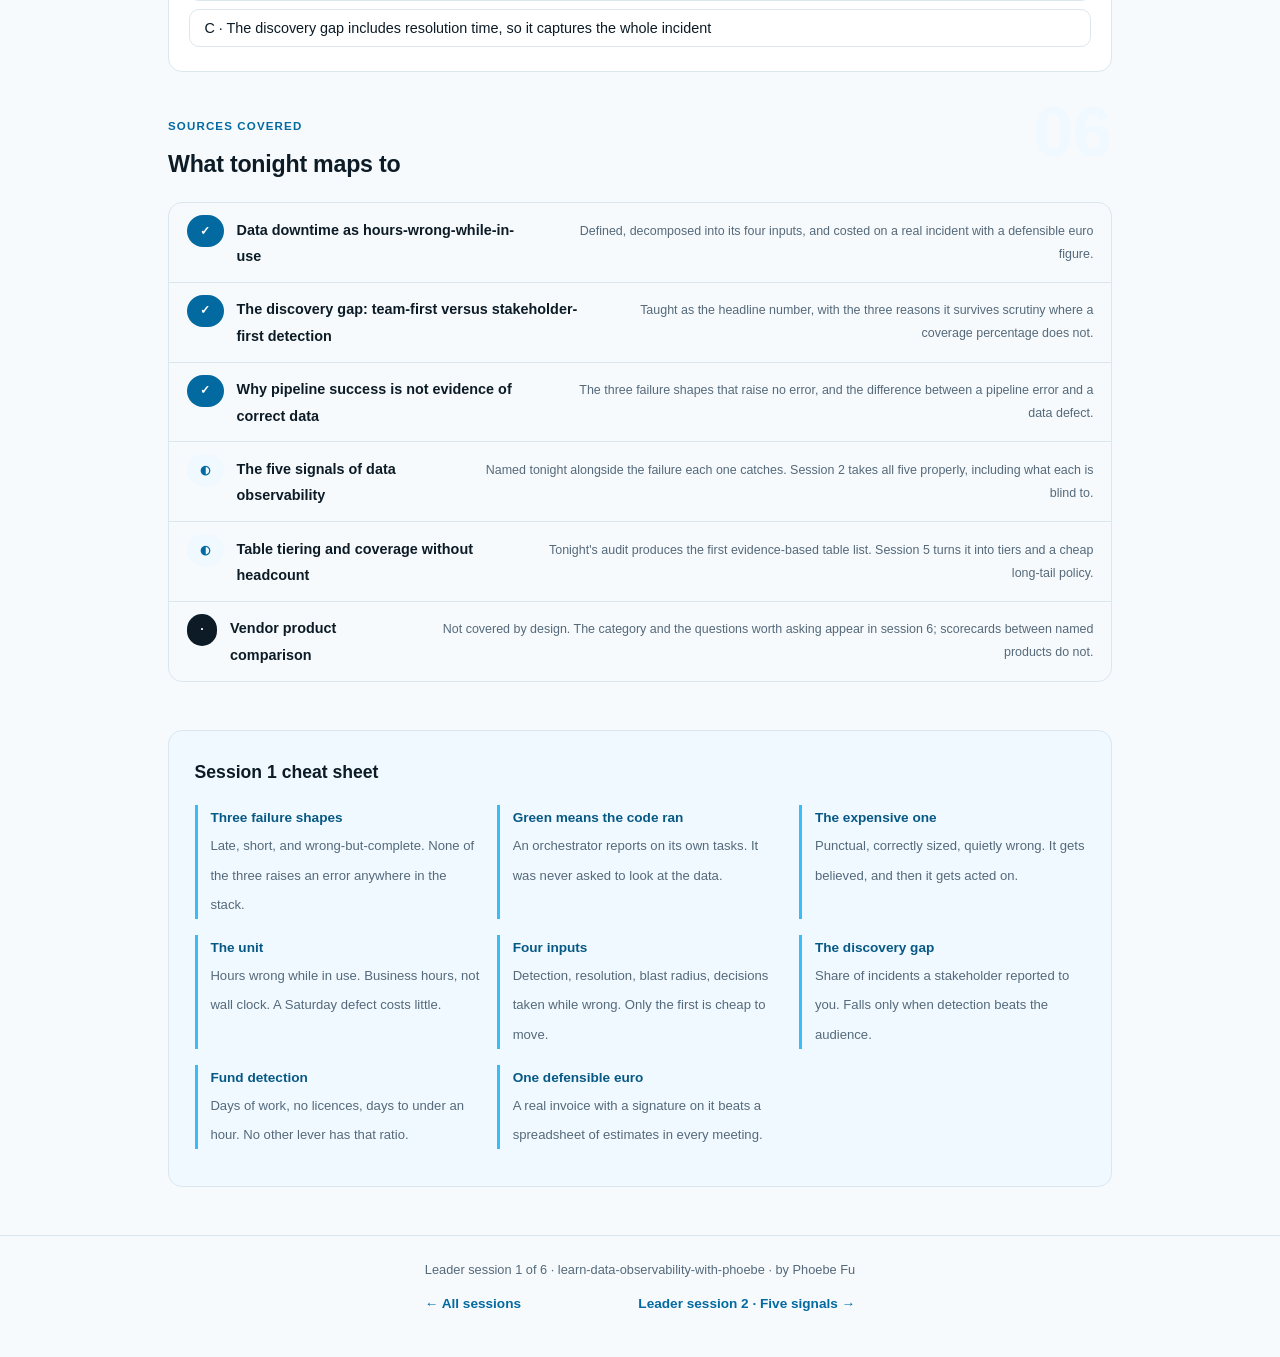
==== commit 00de4de0: "Light surfaces everywhere: lightbox, cheat panel, code boxes; contrast and phone-width fixes Every d" ====
--- a/courses/a1-what-breaks.html
+++ b/courses/a1-what-breaks.html
@@ -19,7 +19,7 @@
 <meta name="twitter:image" content="https://phoebefu6.github.io/learn-data-observability-with-phoebe/assets/og-cover.png">
 <!-- social:end -->
 <title>Leader session 1 · What breaks, and who finds out first - learn data observability with phoebe</title>
-<link rel="stylesheet" href="../assets/style.css?v=5">
+<link rel="stylesheet" href="../assets/style.css?v=22">
 </head>
 <body>
 
@@ -476,6 +476,6 @@
   </div>
 </footer>
 
-<script src="../assets/app.js?v=1"></script>
+<script src="../assets/app.js?v=22"></script>
 </body>
 </html>
--- a/assets/style.css
+++ b/assets/style.css
@@ -3,6 +3,7 @@
    (CSS var names still read --indigo/--amber; they hold SQL-blue values.) */
 
 :root {
+  --faint-text: #4B7491;
   --indigo: #0369A1;
   --indigo-deep: #075985;
   --indigo-mid: #38BDF8;
@@ -16,8 +17,8 @@
   --amber-ink: #3A2400;
   --amber-50: #FFF7E6;
   --paper: #F6FAFC;
-  --code-bg: #082F44;
-  --code-ink: #DCEEFA;
+  --code-bg: #F0F9FF;
+  --code-ink: #0C1B26;
   --radius: 14px;
 }
 
@@ -47,7 +48,7 @@
   font-size: .75rem;
   letter-spacing: .18em;
   text-transform: uppercase;
-  opacity: .85;
+  opacity: 1;
   font-weight: 600;
 }
 .masthead h1 {
@@ -58,7 +59,7 @@
   letter-spacing: -.02em;
 }
 .masthead h1 .accent { color: inherit; }
-.masthead .sub { font-size: 1.05rem; opacity: .92; max-width: 44rem; }
+.masthead .sub { font-size: 1.05rem; opacity: 1; max-width: 44rem; }
 
 .chip-row { display: flex; flex-wrap: wrap; gap: .5rem; margin-top: 1.1rem; }
 .chip {
@@ -72,7 +73,7 @@
   white-space: nowrap;
 }
 .chip.level { background: #fff; color: var(--indigo); }
-.chip.audience { background: rgba(255,255,255,.16); color: #fff; border: 1px solid rgba(255,255,255,.35); }
+.chip.audience { background: rgba(255,255,255,.08); color: #fff; border: 1px solid rgba(255,255,255,.35); }
 .chip.time { background: var(--ink); color: #fff; font-variant-numeric: tabular-nums; }
 
 
@@ -209,7 +210,7 @@
 .pill.light { background: var(--indigo-50); color: var(--indigo); }
 .pill.inkpill { background: var(--ink); color: #fff; }
 .pill.amber, .pill.peach { background: var(--amber); color: #fff; }
-.pill.bare { color: var(--faint); }
+.pill.bare { color: var(--muted); }
 
 /* ---------- 4D grid ---------- */
 .grid-2 { display: grid; grid-template-columns: repeat(auto-fit, minmax(15rem, 1fr)); gap: .8rem; margin: .5rem 0 1rem; }
@@ -238,10 +239,11 @@
 table.clean td:first-child { font-weight: 600; }
 
 /* ---------- prompt boxes ---------- */
-.prompt-box {
+.prompt-box{
   position: relative;
-  background: var(--code-bg);
-  color: var(--code-ink);
+  background: #F0F9FF;
+  border: 1px solid #DBE7EF;
+  color: #0C1B26;
   border-radius: var(--radius);
   padding: 1.1rem 1.2rem;
   margin: 1rem 0 1.2rem;
@@ -251,12 +253,12 @@
   white-space: pre-wrap;
   word-break: break-word;
 }
-.prompt-box .label {
+.prompt-box .label{
   position: absolute;
   top: -0.7rem;
   left: 1rem;
-  background: var(--indigo);
-  color: #fff;
+  background: #0369A1;
+  color: #FFFFFF;
   font-family: "Inter", -apple-system, sans-serif;
   font-size: .68rem;
   font-weight: 700;
@@ -267,13 +269,13 @@
 }
 .prompt-box.bad .label { background: var(--faint); color: var(--ink); }
 .prompt-box.good .label { background: var(--amber); color: #fff; }
-.copy-btn {
+.copy-btn{
   position: absolute;
   top: .7rem;
   right: .7rem;
-  background: rgba(255,255,255,.1);
-  border: 1px solid rgba(255,255,255,.25);
-  color: #fff;
+  background: #FFFFFF;
+  border: 1px solid #DBE7EF;
+  color: #0C1B26;
   border-radius: 999px;
   padding: .25rem .8rem;
   font-size: .72rem;
@@ -282,7 +284,7 @@
   font-family: "Inter", -apple-system, sans-serif;
   transition: background .15s ease;
 }
-.copy-btn:hover { background: rgba(255,255,255,.22); }
+.copy-btn:hover { background: #DBE7EF; }
 .copy-btn.copied { background: var(--amber); border-color: var(--amber); color: #fff; }
 
 /* ---------- demo steps ---------- */
@@ -372,11 +374,11 @@
   gap: .4rem;
 }
 
-.lightbox {
+.lightbox{
   position: fixed;
   inset: 0;
   z-index: 100;
-  background: rgba(17,24,39,.9);
+  background: rgba(246,250,252,.97);
   display: none;
   align-items: center;
   justify-content: center;
@@ -384,8 +386,10 @@
   cursor: zoom-out;
 }
 .lightbox.open { display: flex; }
-.lightbox .inner {
+.lightbox .inner{
   background: #fff;
+  border: 1px solid #DBE7EF;
+  box-shadow: 0 10px 40px rgba(12,27,38,.14);
   border-radius: var(--radius);
   padding: 2rem;
   max-width: 94vw;
@@ -393,13 +397,12 @@
   overflow: auto;
 }
 .lightbox .inner svg, .lightbox .inner img { width: min(88vw, 70rem); height: auto; }
-.lightbox .close-hint {
+.lightbox .close-hint{
   position: fixed;
   top: 1rem; right: 1.4rem;
-  color: #fff;
+  color: #0C1B26;
   font-size: .8rem;
   font-weight: 600;
-  opacity: .8;
 }
 
 /* ---------- courses covered ---------- */
@@ -418,19 +421,20 @@
 .covered-row .note { margin-left: auto; color: var(--muted); font-size: .78rem; text-align: right; }
 
 /* ---------- cheat sheet footer ---------- */
-.cheat {
-  background: var(--ink);
-  color: #fff;
+.cheat{
+  background: #F0F9FF;
+  border: 1px solid #DBE7EF;
+  color: #0C1B26;
   border-radius: var(--radius);
   padding: 1.6rem 1.6rem 1.3rem;
   margin-top: 3rem;
 }
 .cheat h3 { font-size: 1.1rem; margin-bottom: 1rem; }
-.cheat h3 span { color: var(--indigo-soft); }
+.cheat h3 span { color: #0369A1; }
 .cheat .grid-2 { gap: 1rem; }
 .cheat .cheat-item { border-left: 3px solid var(--indigo-mid); padding-left: .8rem; }
-.cheat .cheat-item b { display: block; font-size: .85rem; color: var(--indigo-soft); }
-.cheat .cheat-item span { font-size: .82rem; opacity: .85; }
+.cheat .cheat-item b { display: block; font-size: .85rem; color: #075985; }
+.cheat .cheat-item span { font-size: .82rem; color: #55697A; }
 
 footer.pagefoot {
   border-top: 1px solid var(--hairline);
@@ -525,7 +529,7 @@
   margin-top: 1.1rem;
   flex-wrap: wrap;
 }
-.journey .jlabel { font-size: .7rem; font-weight: 700; text-transform: uppercase; letter-spacing: .09em; opacity: .8; margin-right: .3rem; }
+.journey .jlabel { font-size: .7rem; font-weight: 700; text-transform: uppercase; letter-spacing: .09em; opacity: 1; margin-right: .3rem; }
 .journey a {
   width: 1.7rem; height: 1.7rem;
   border-radius: 999px;
@@ -1123,7 +1127,7 @@
   transition: all .18s ease;
 }
 .pp-stamp:hover { border-color: var(--indigo-soft); }
-.pp-stamp i { font-size: 1.3rem; font-style: normal; opacity: .35; }
+.pp-stamp i { font-size: 1.3rem; font-style: normal; opacity: 1; }
 .pp-stamp b { font: 800 0.7rem Inter, sans-serif; }
 .pp-stamp.got {
   border-style: solid; border-color: var(--indigo);
@@ -1187,7 +1191,7 @@
 .dh-track { display: flex; flex-wrap: wrap; gap: 3px; }
 .dh-cell { font: 700 0.66rem ui-monospace, Menlo, monospace; padding: 3px 6px; border-radius: 5px;
   background: var(--indigo-50); color: var(--indigo-deep); transition: all .1s linear; }
-.dh-cell.rest { background: var(--paper); color: var(--faint); }
+.dh-cell.rest { background: var(--paper); color: var(--faint-text); }
 .dh-cell.now { background: var(--amber); color: #fff; transform: scale(1.18); }
 .dh-panel { border: 1px solid var(--hairline); border-radius: var(--radius); background: #fff; overflow: hidden; }
 .dh-phead { display: flex; align-items: center; gap: 10px; flex-wrap: wrap;
@@ -1356,7 +1360,8 @@
 
 /* contract validator */
 .ct-wrap { display: grid; grid-template-columns: 1fr 1fr; gap: .9rem; }
-.ct-wrap textarea { width: 100%; min-height: 15rem; font-family: ui-monospace, SFMono-Regular, "SF Mono", Menlo, Consolas, monospace; font-size: .8rem; line-height: 1.6; border: 1px solid var(--hairline); border-radius: 10px; padding: .6rem .7rem; background: var(--code-bg); color: var(--code-ink); resize: vertical; }
+.ct-wrap textarea{ width: 100%; min-height: 15rem; font-family: ui-monospace, SFMono-Regular, "SF Mono", Menlo, Consolas, monospace; font-size: .8rem; line-height: 1.6; border: 1px solid var(--hairline); border-radius: 10px; padding: .6rem .7rem; background: #F0F9FF;
+  border: 1px solid #DBE7EF; color: #0C1B26; resize: vertical; }
 .ct-out { border: 1px solid var(--hairline); border-radius: 10px; padding: .6rem .7rem; background: var(--paper); font-size: .82rem; max-height: 22rem; overflow-y: auto; }
 .ct-group { margin-bottom: .7rem; }
 .ct-group b { display: block; font-size: .7rem; text-transform: uppercase; letter-spacing: .04em; color: var(--muted); margin-bottom: .25rem; }
@@ -1509,3 +1514,28 @@
 .pagefoot .pagenav a.active { background: none; }
 .pagefoot .pagenav a .nlabel { display: none; }
 @media (max-width: 74rem) { .pagefoot .pagenav { display: flex; } }
+
+/* layout-patch-3: phone-width overflow (2026-10-10) */
+.sql-bar { flex-wrap: wrap; }
+@media (max-width: 480px) {
+  .covered-row { flex-wrap: wrap; }
+  .covered-row .note { margin-left: 0; text-align: left; flex-basis: 100%; }
+  details.card summary { flex-wrap: wrap; }
+  details.card summary .mini { white-space: normal; }
+  .wk, .sqlbox, .prompt-box, pre { max-width: 100%; overflow-x: auto; }
+  .mono, code, strong, .note { overflow-wrap: anywhere; }
+  select, input[type=range], label { max-width: 100%; }
+  canvas, svg, img { max-width: 100%; height: auto; }
+  .tree-kids, .tree-node-wrap, .tree-node, .rb-night, .al-row, .gd-field, .tl-row, .sl-row { max-width: 100%; overflow-x: auto; }
+  .tl-cols, .sl-cols, .bb-cols, .ev-cols, [class$="-cols"] { grid-template-columns: 1fr !important; display: grid; }
+  .tl-cols > *, .sl-cols > *, [class$="-cols"] > * { min-width: 0; max-width: 100%; }
+  .mono { white-space: normal; }
+  .er-w, .bb-lab, .tl-lev, .sl-lev { max-width: 100%; white-space: normal; }
+}
+/* contrast-patch-2b */
+.cheat a { color: var(--indigo-deep, var(--ink)); }
+.chip.audience { background: transparent; border-color: rgba(255,255,255,.55); }
+.masthead a, .masthead .sub a { color: #fff; text-decoration: underline; text-underline-offset: 2px; }
+.prompt-box b, .prompt-box strong { color: var(--indigo-deep, var(--ink)); }
+.prompt-box span, .prompt-box em, .prompt-box i { color: inherit; }
+.pp-stamp i { color: var(--ink); }
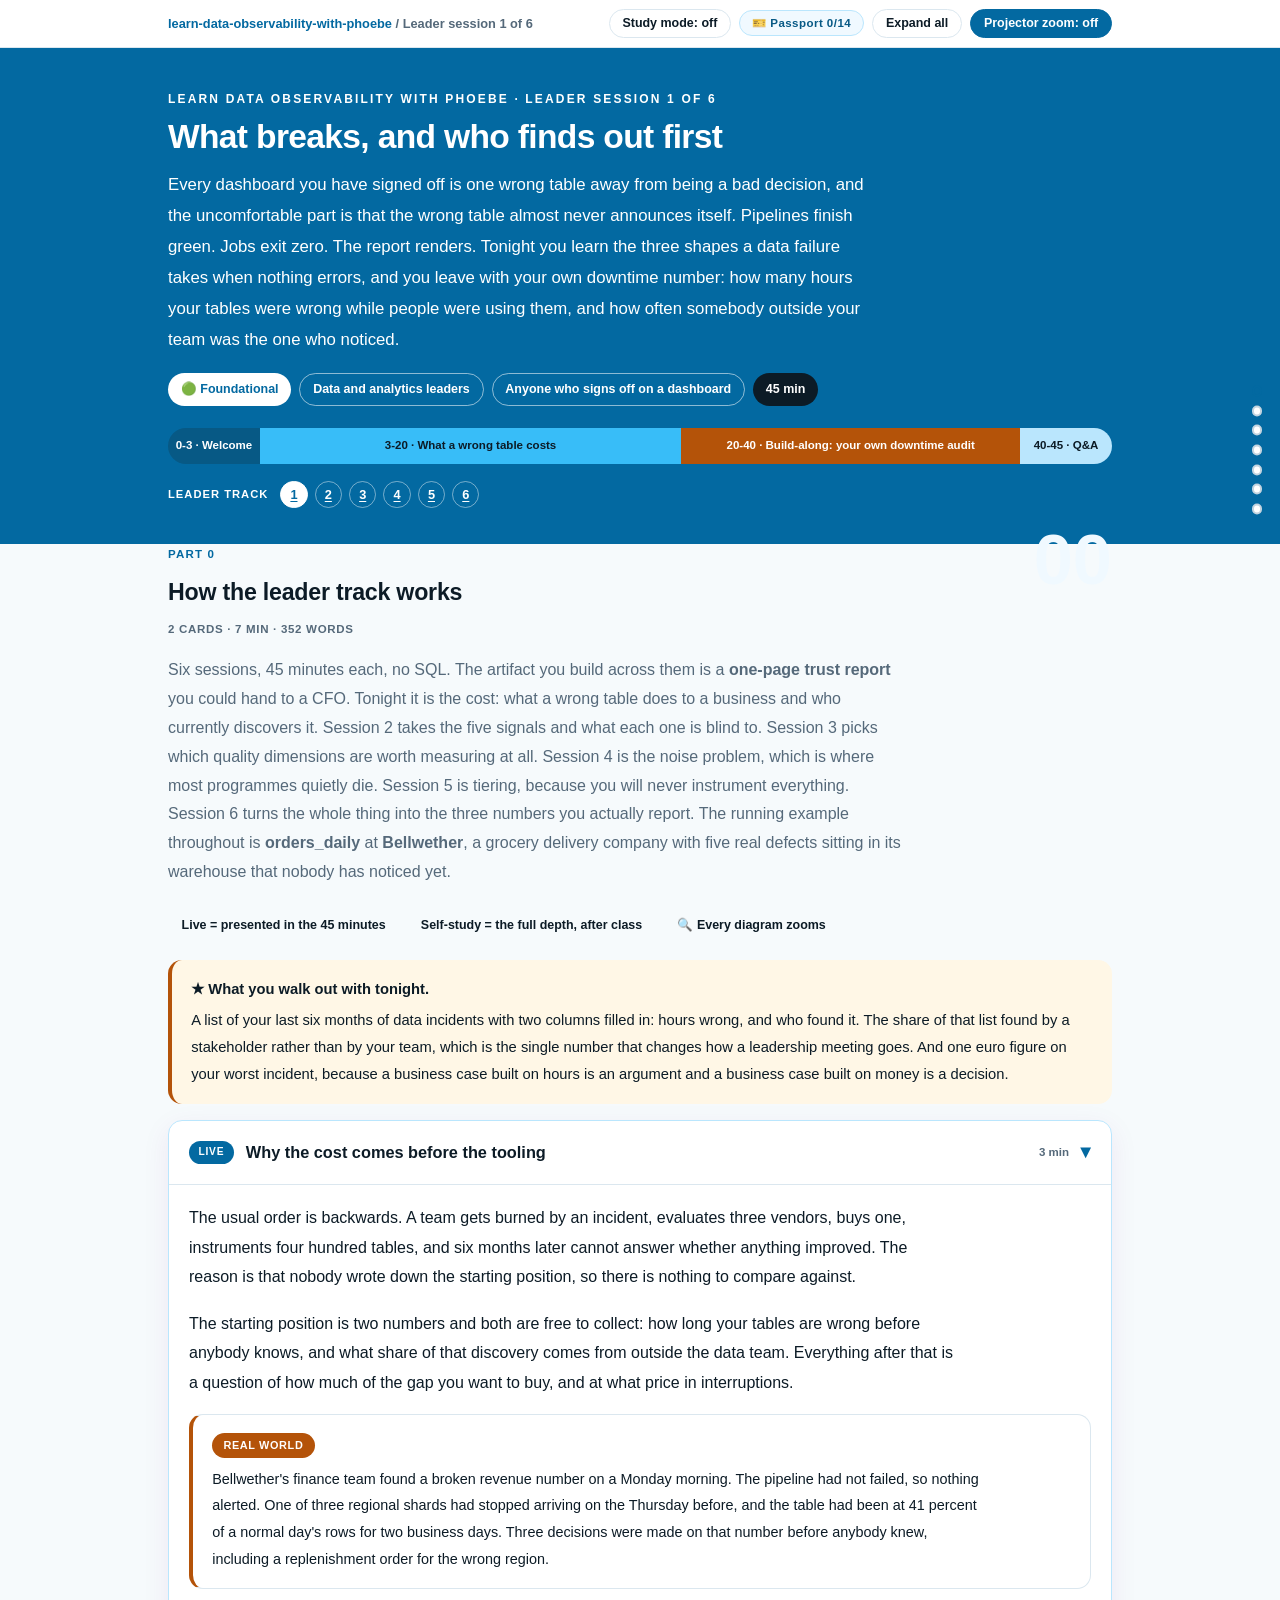
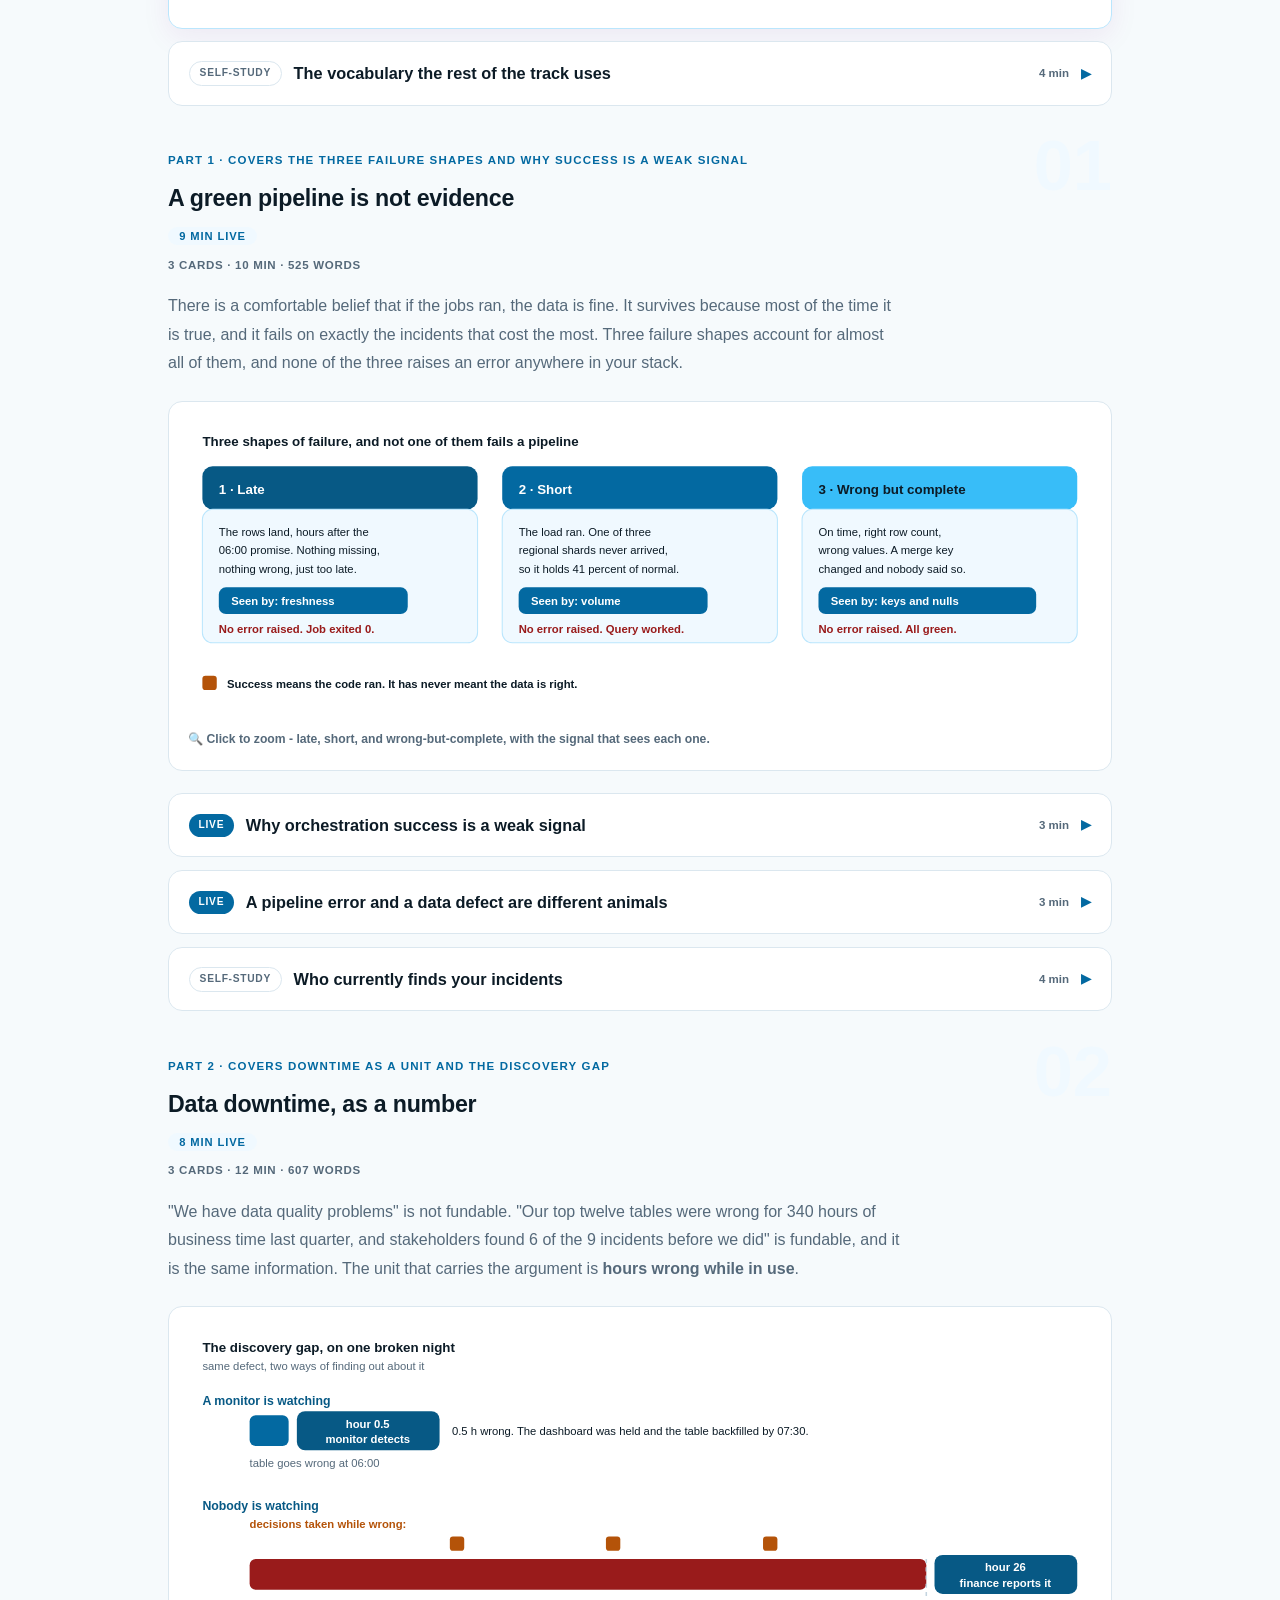
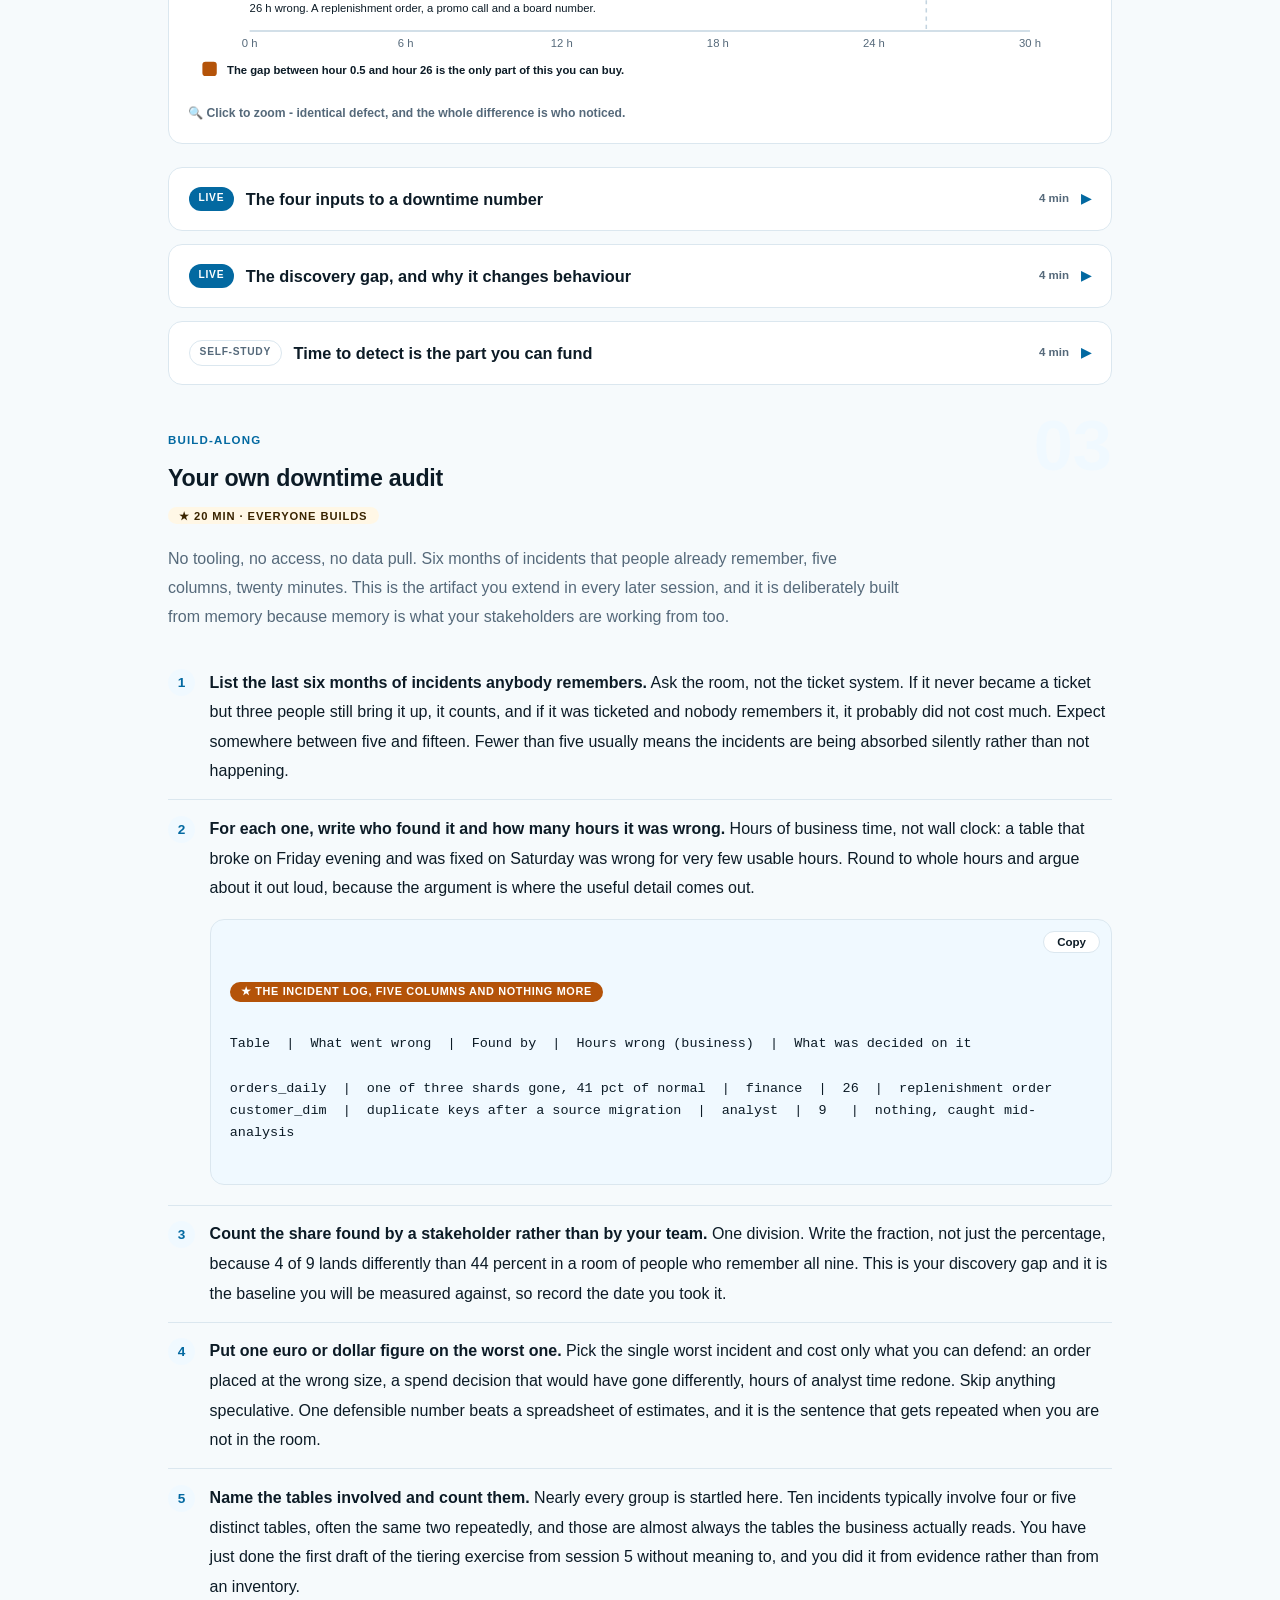
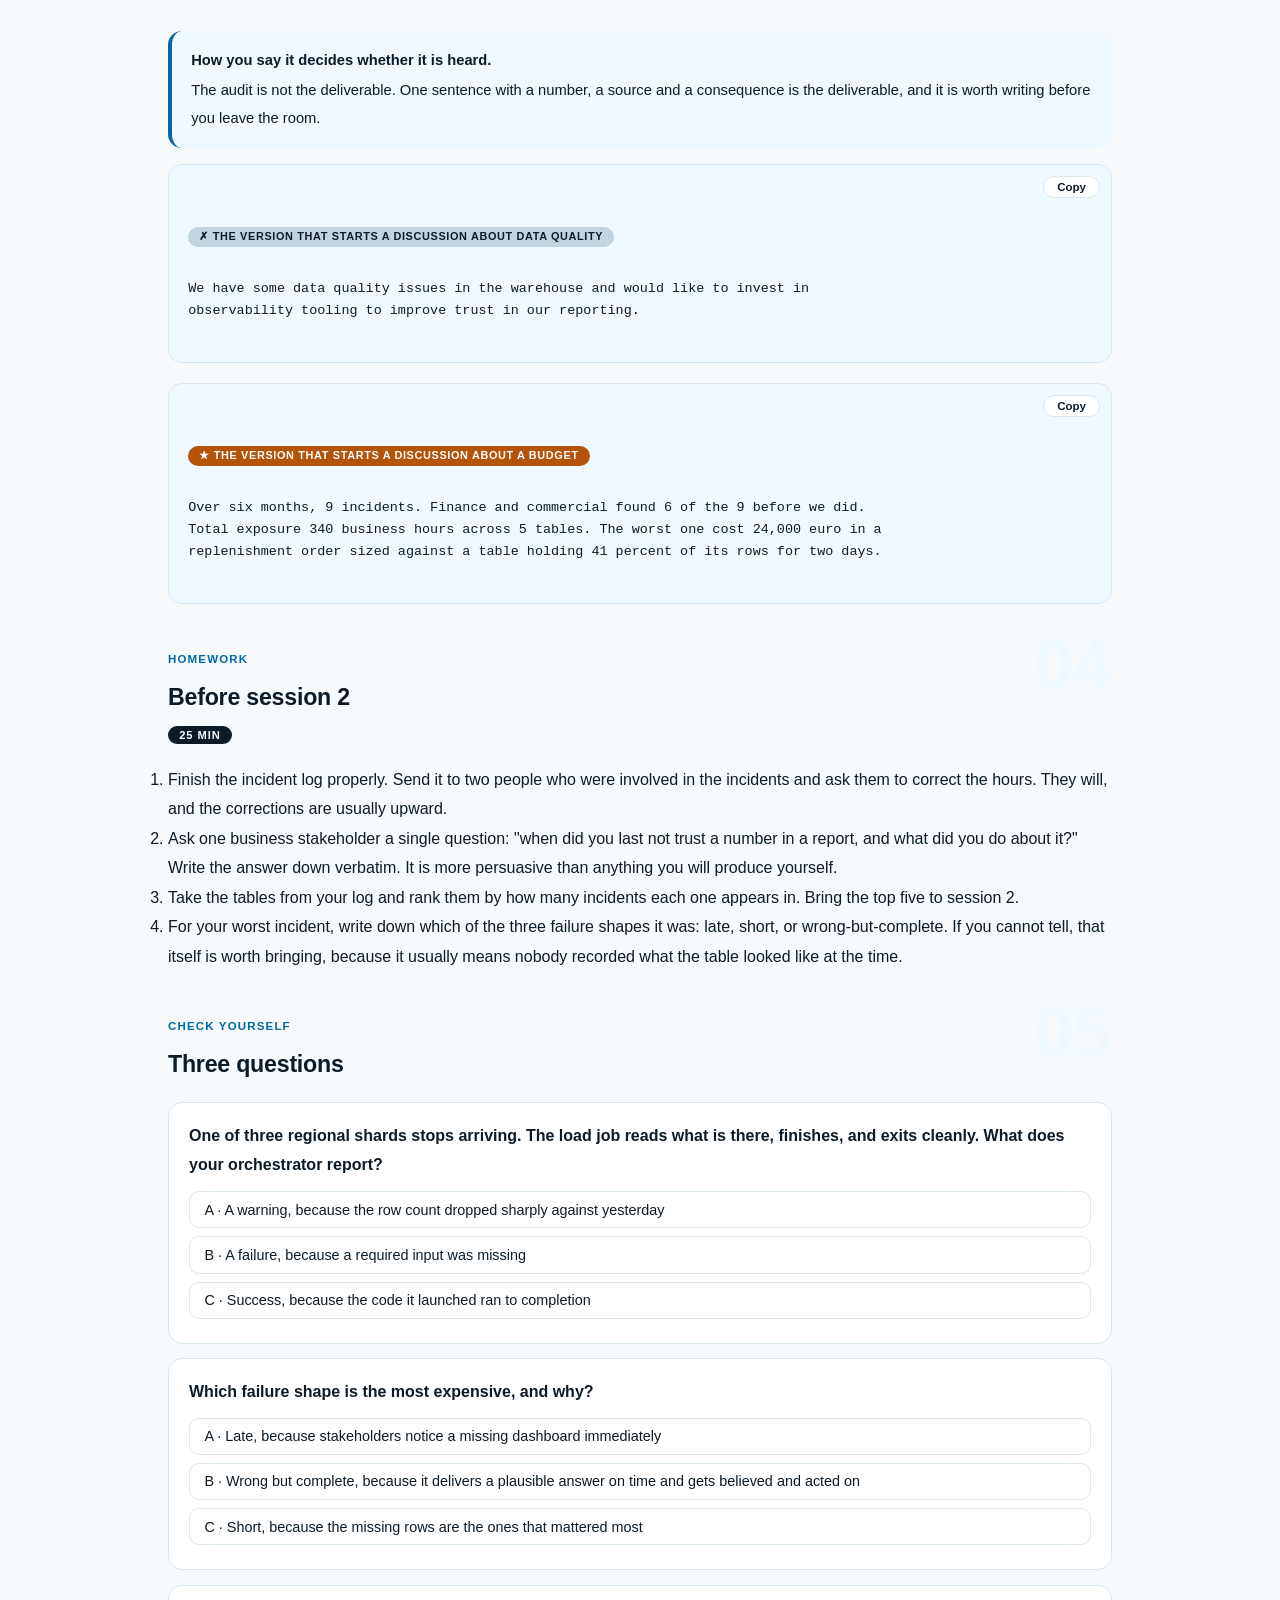
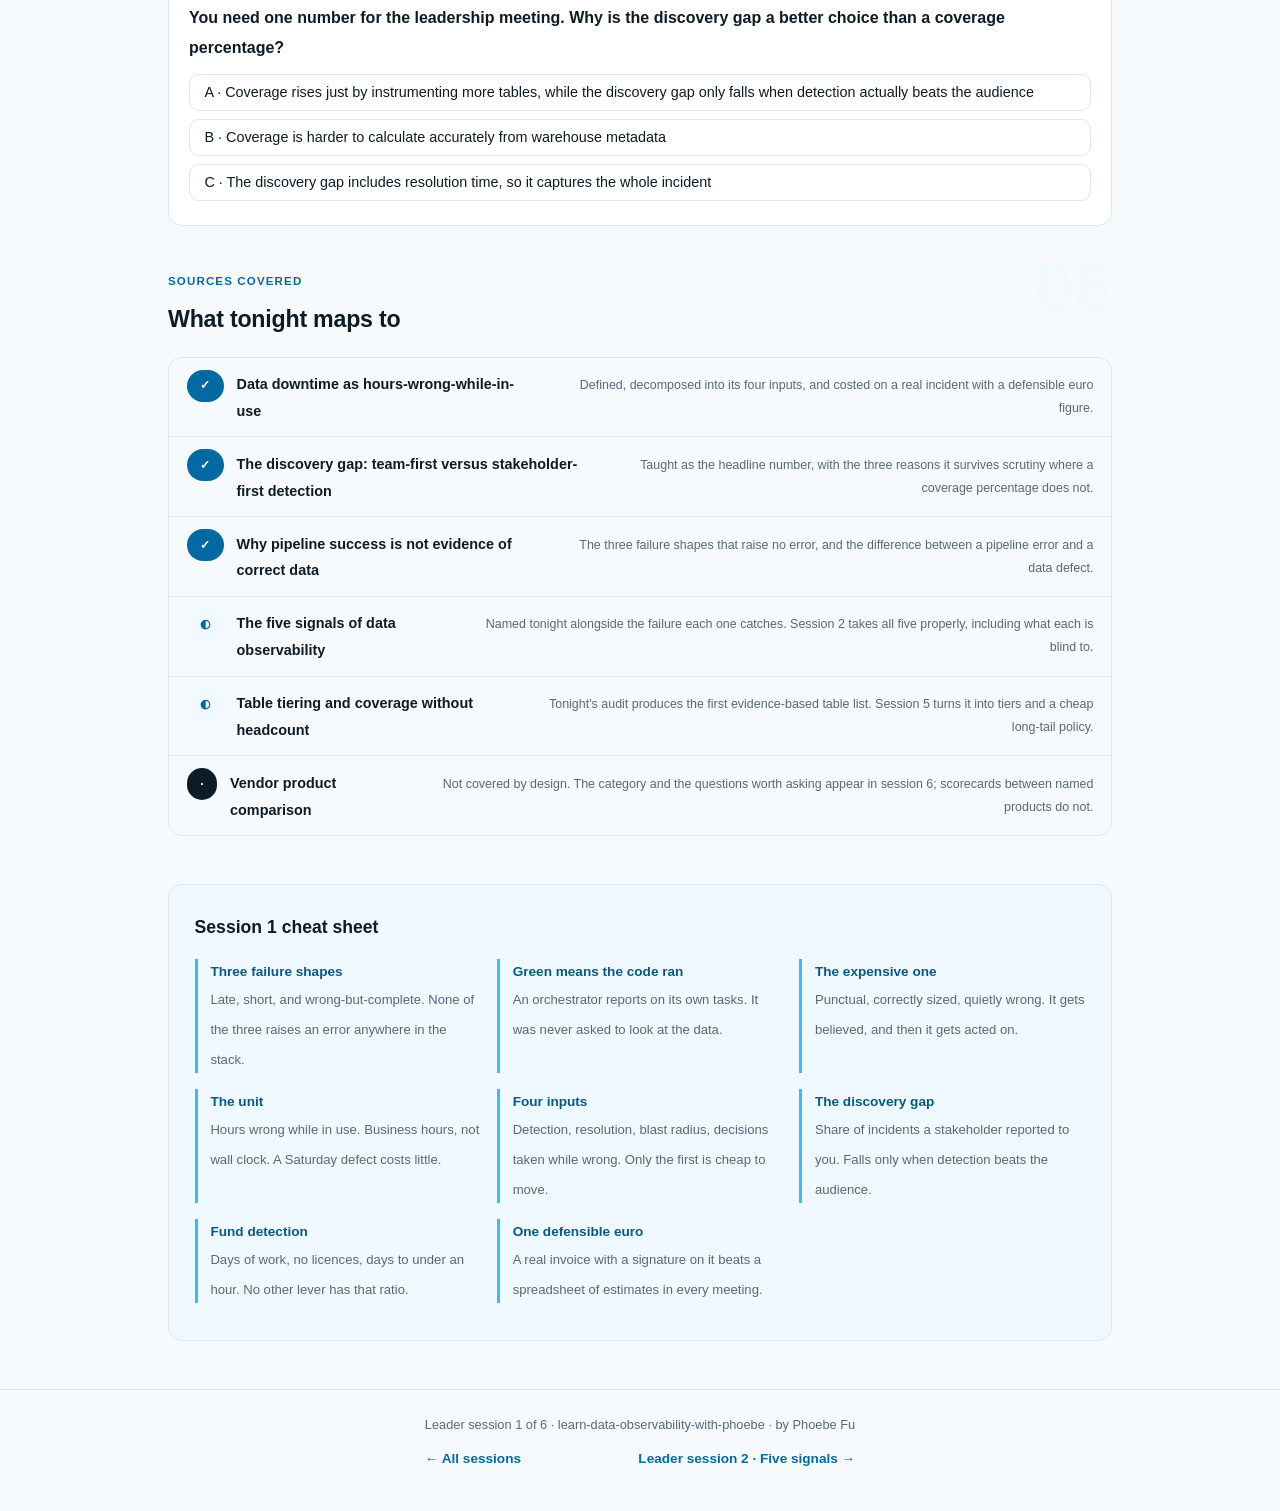
==== commit 0e98e7e7: "Prompt-box label inside the box: overflow no longer cuts it in half The label hung 0.7rem above the " ====
--- a/courses/a1-what-breaks.html
+++ b/courses/a1-what-breaks.html
@@ -19,7 +19,7 @@
 <meta name="twitter:image" content="https://phoebefu6.github.io/learn-data-observability-with-phoebe/assets/og-cover.png">
 <!-- social:end -->
 <title>Leader session 1 · What breaks, and who finds out first - learn data observability with phoebe</title>
-<link rel="stylesheet" href="../assets/style.css?v=22">
+<link rel="stylesheet" href="../assets/style.css?v=23">
 </head>
 <body>
 
--- a/assets/style.css
+++ b/assets/style.css
@@ -1539,3 +1539,8 @@
 .prompt-box b, .prompt-box strong { color: var(--indigo-deep, var(--ink)); }
 .prompt-box span, .prompt-box em, .prompt-box i { color: inherit; }
 .pp-stamp i { color: var(--ink); }
+
+/* Prompt-box label sits inside the box (2026-10-12). Hanging it 0.7rem above the edge let any
+   overflow:auto parent cut it in half; in normal flow nothing can clip it. The right margin
+   keeps it clear of the Copy button; long labels wrap instead of running under it. */
+.prompt-box > .label{ position: static; display: table; margin: 0 5.2rem .55rem 0; white-space: normal; line-height: 1.45; }
